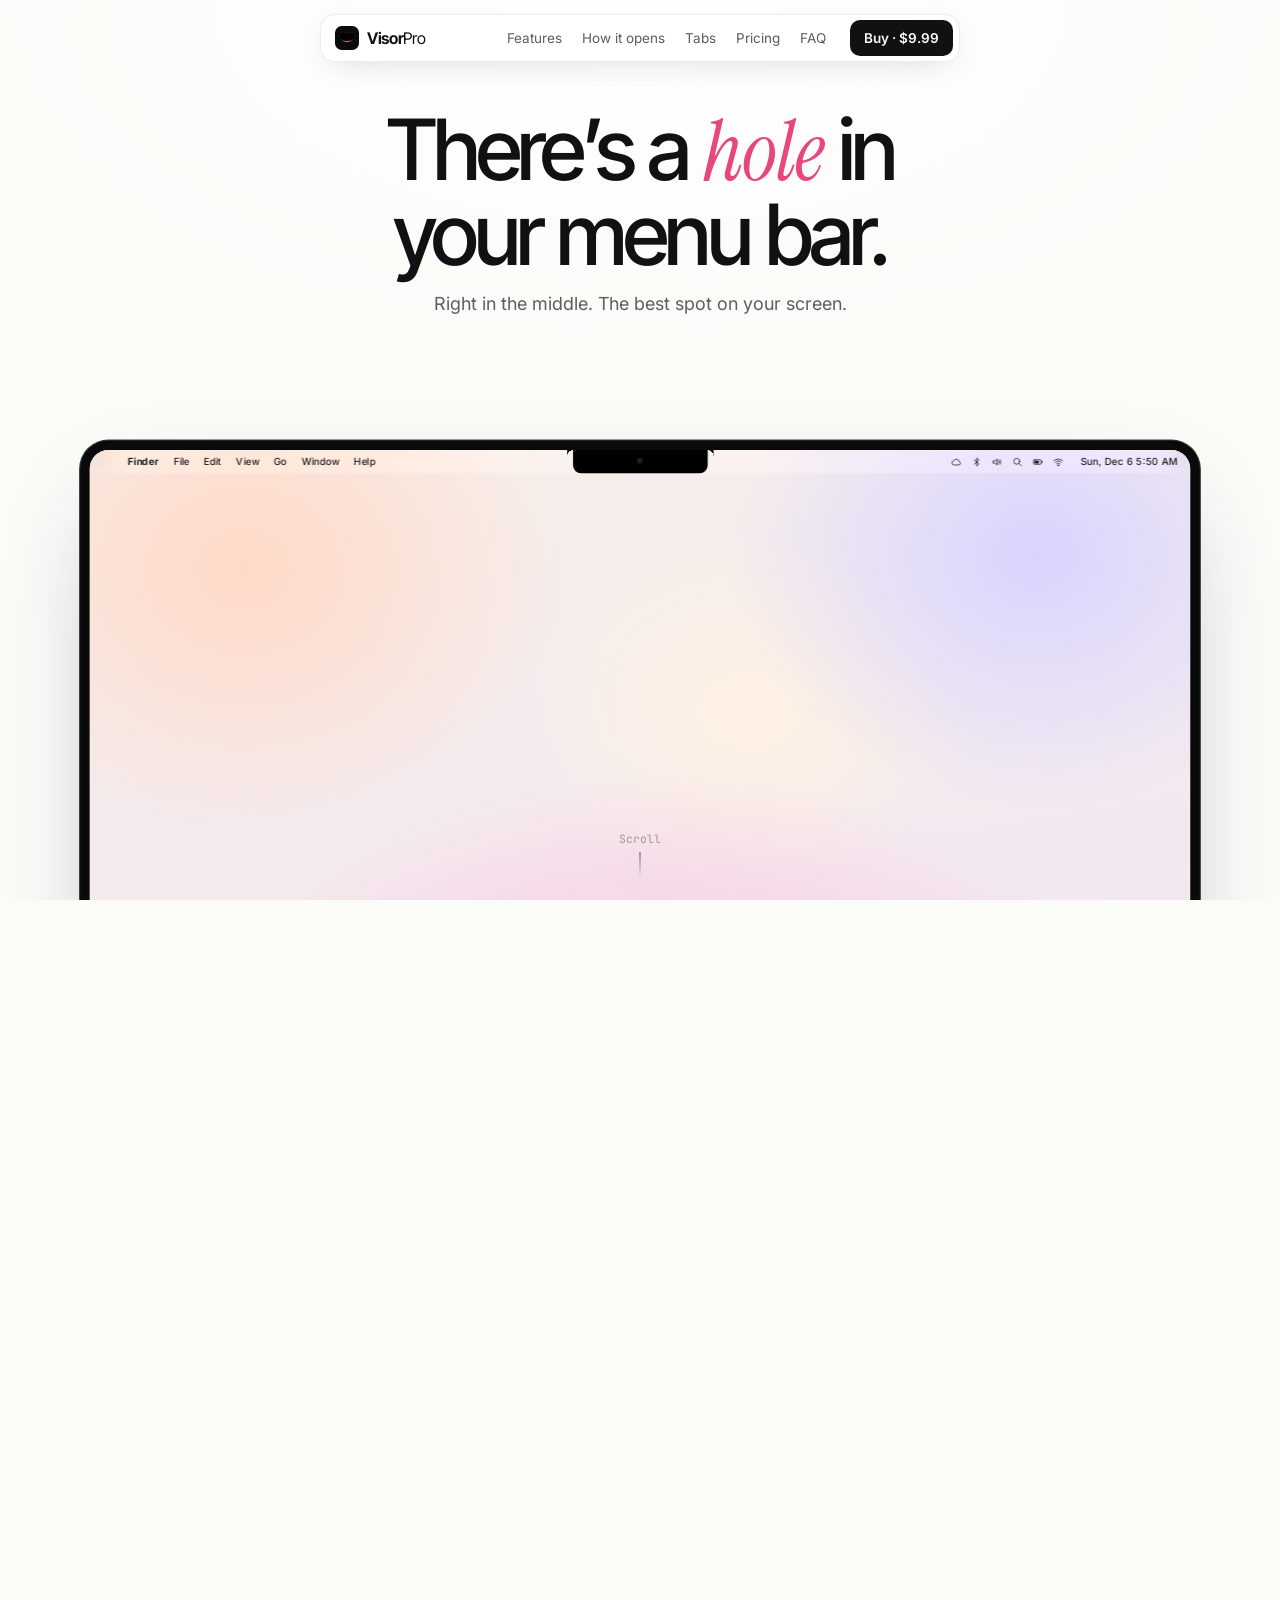
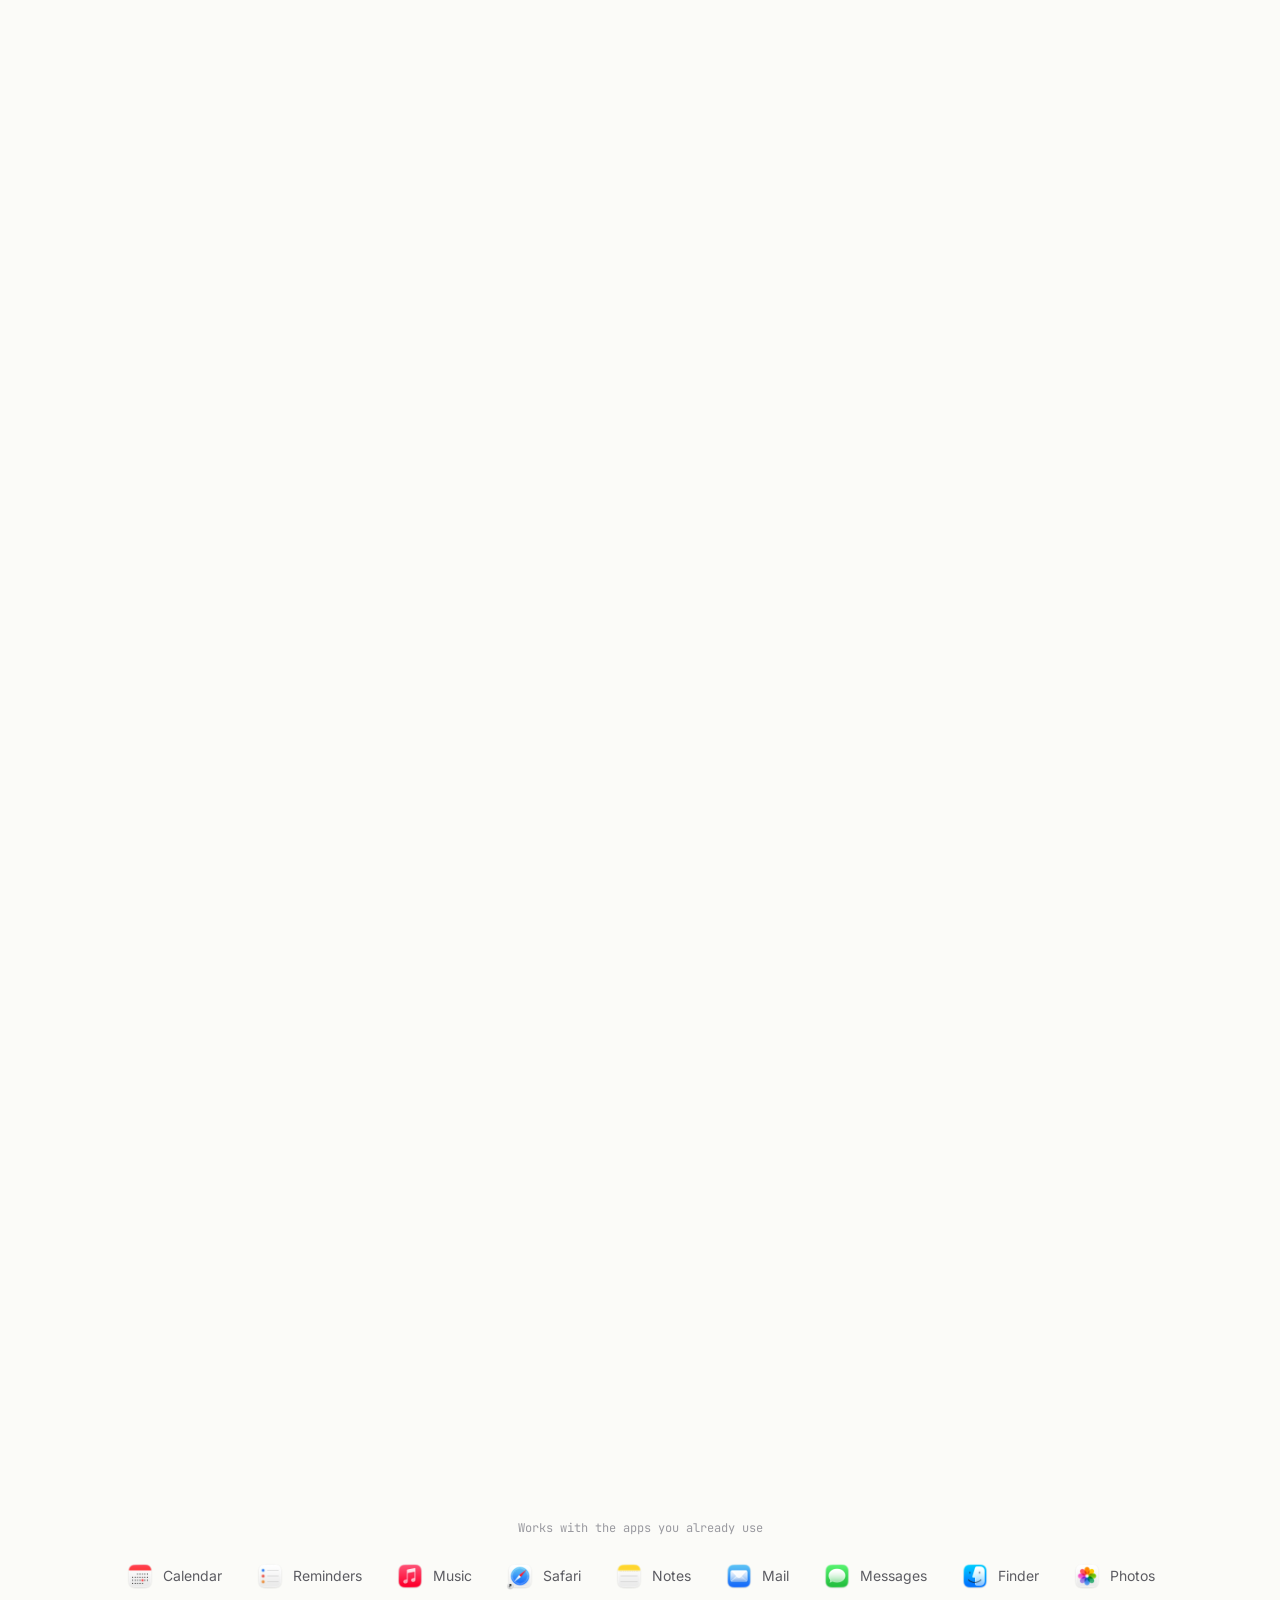
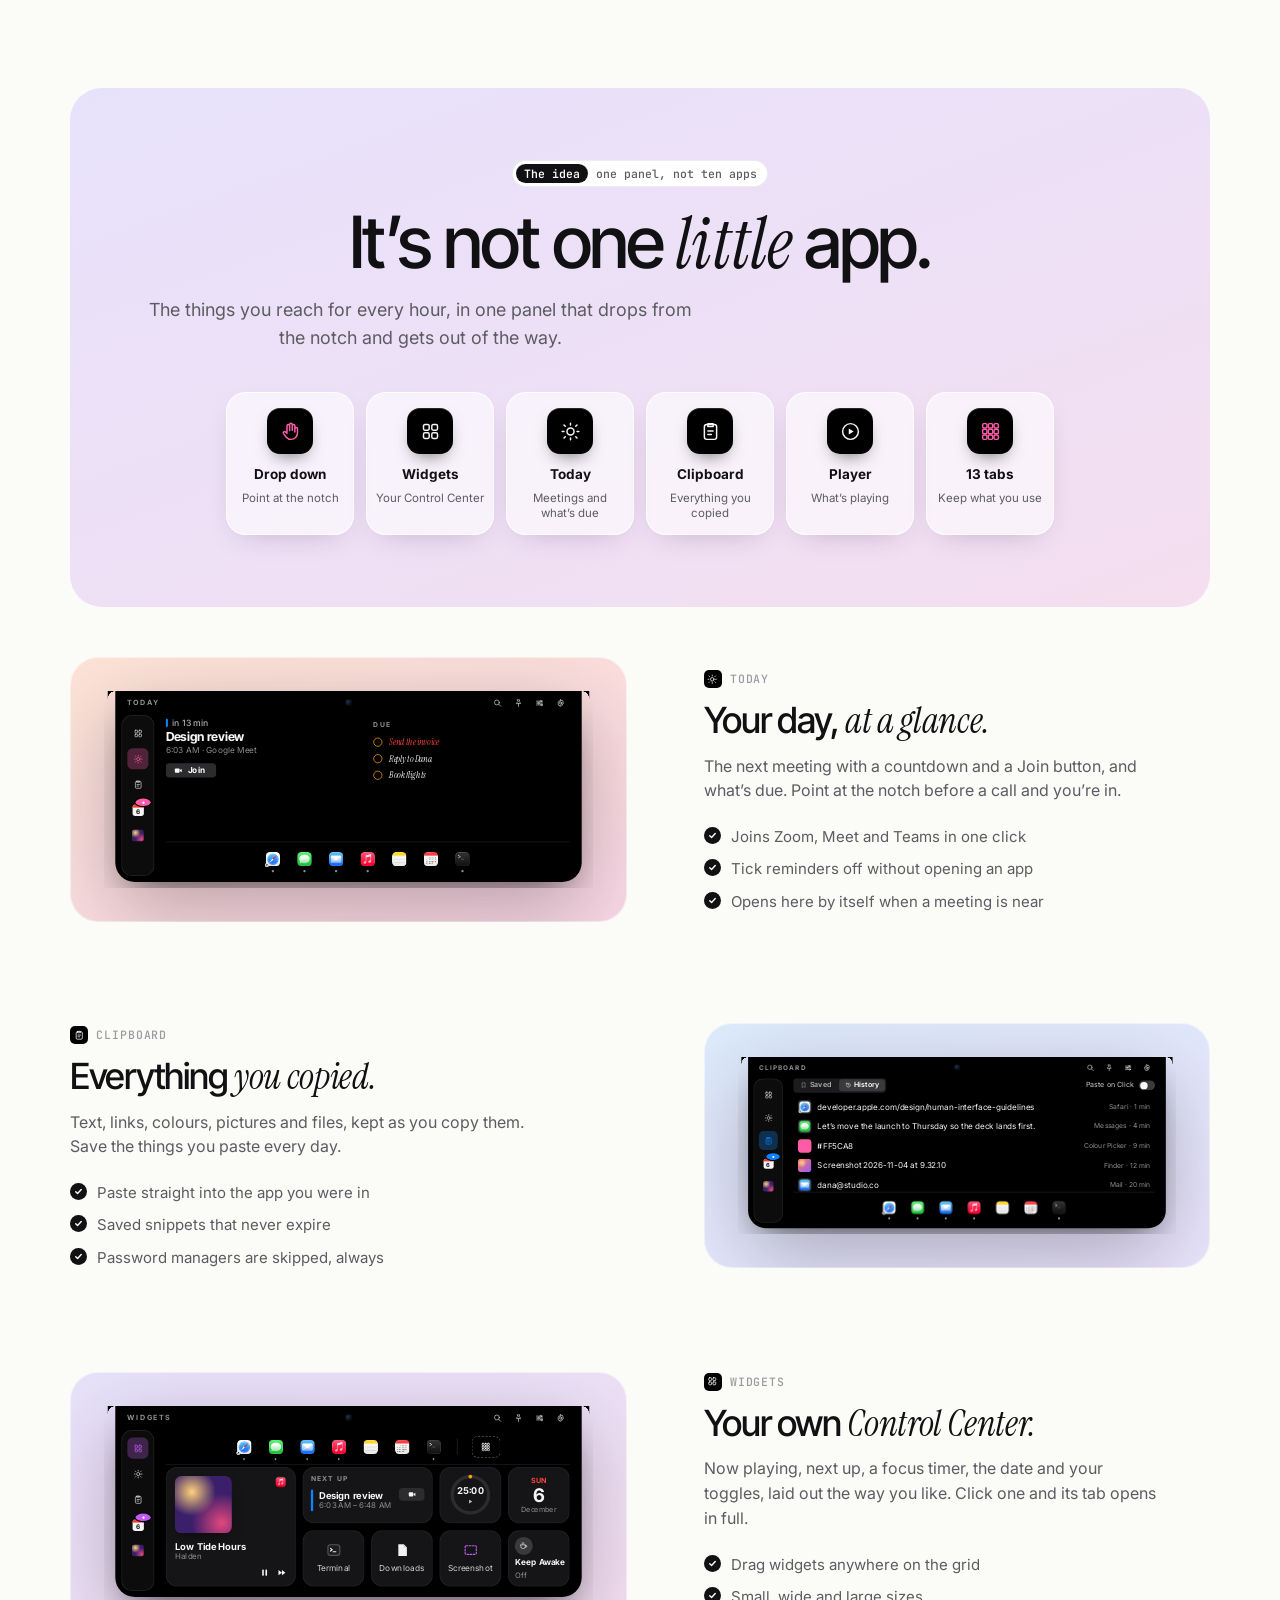
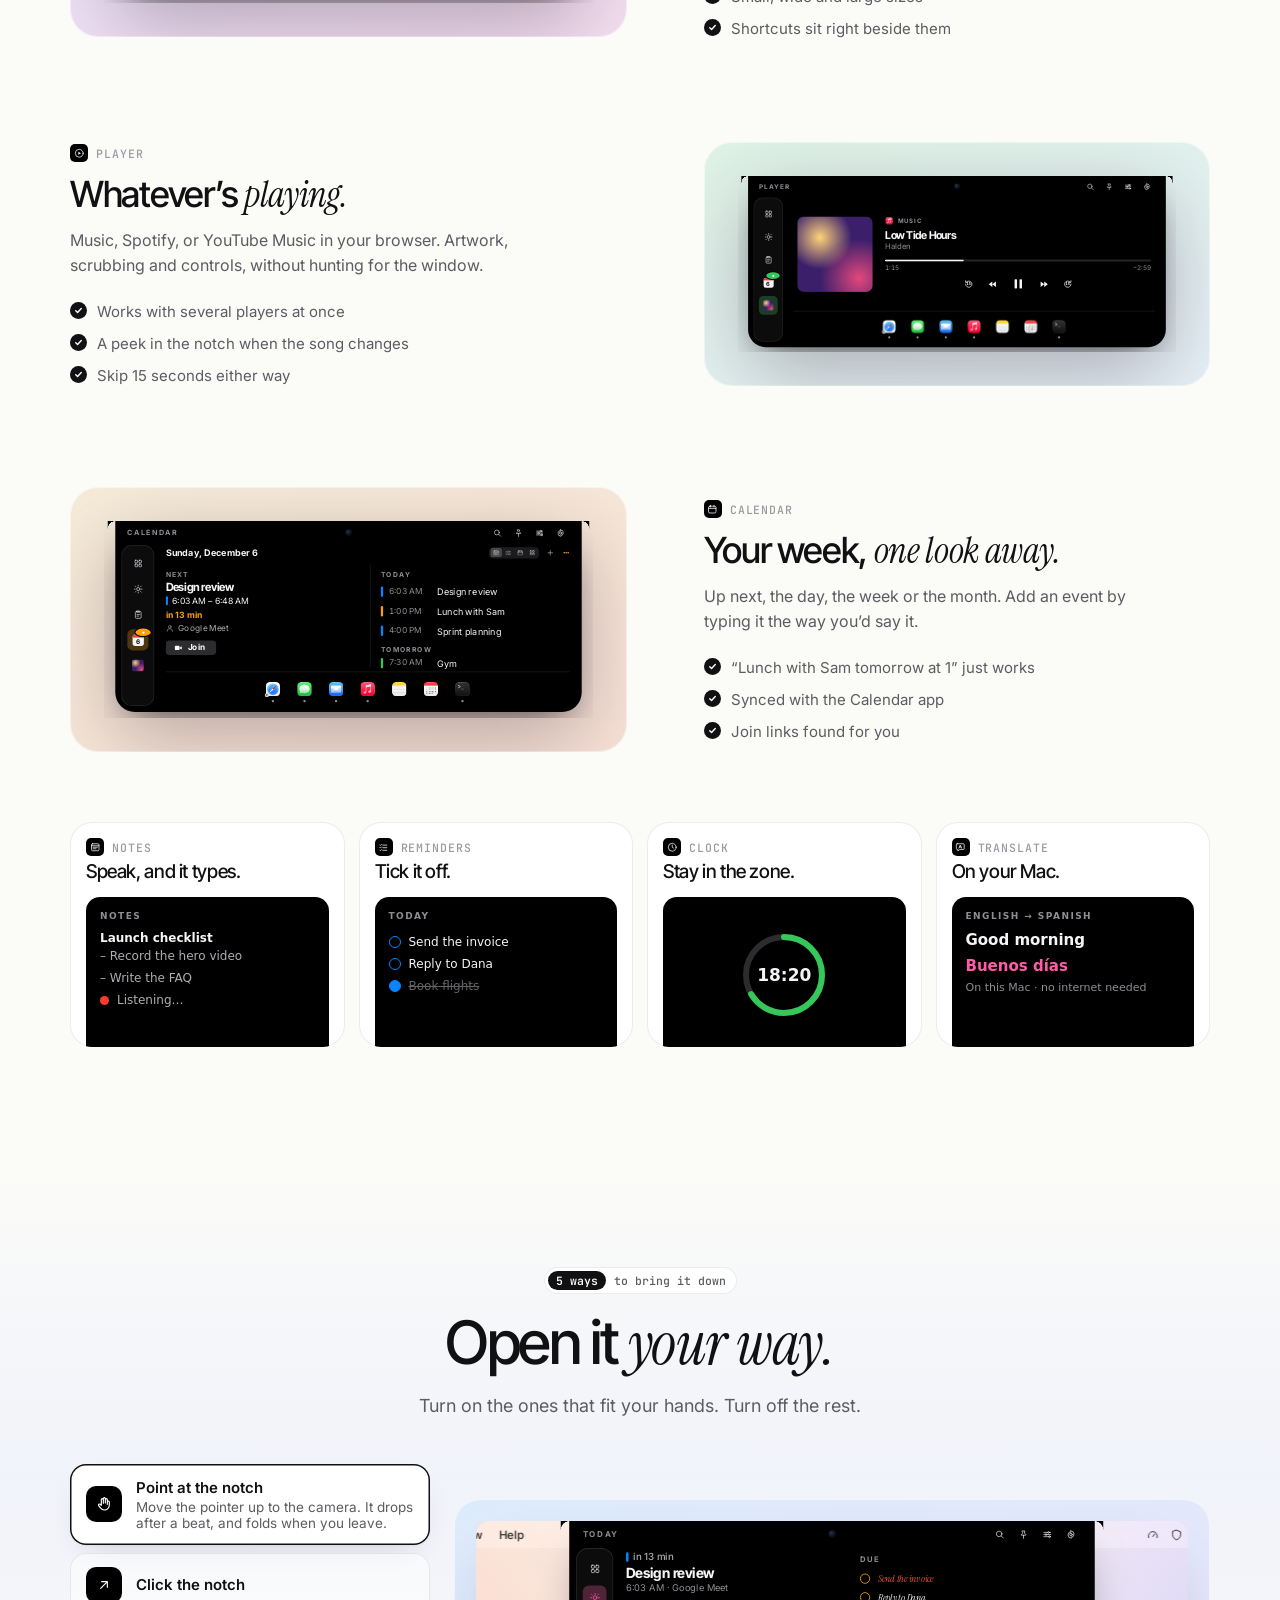
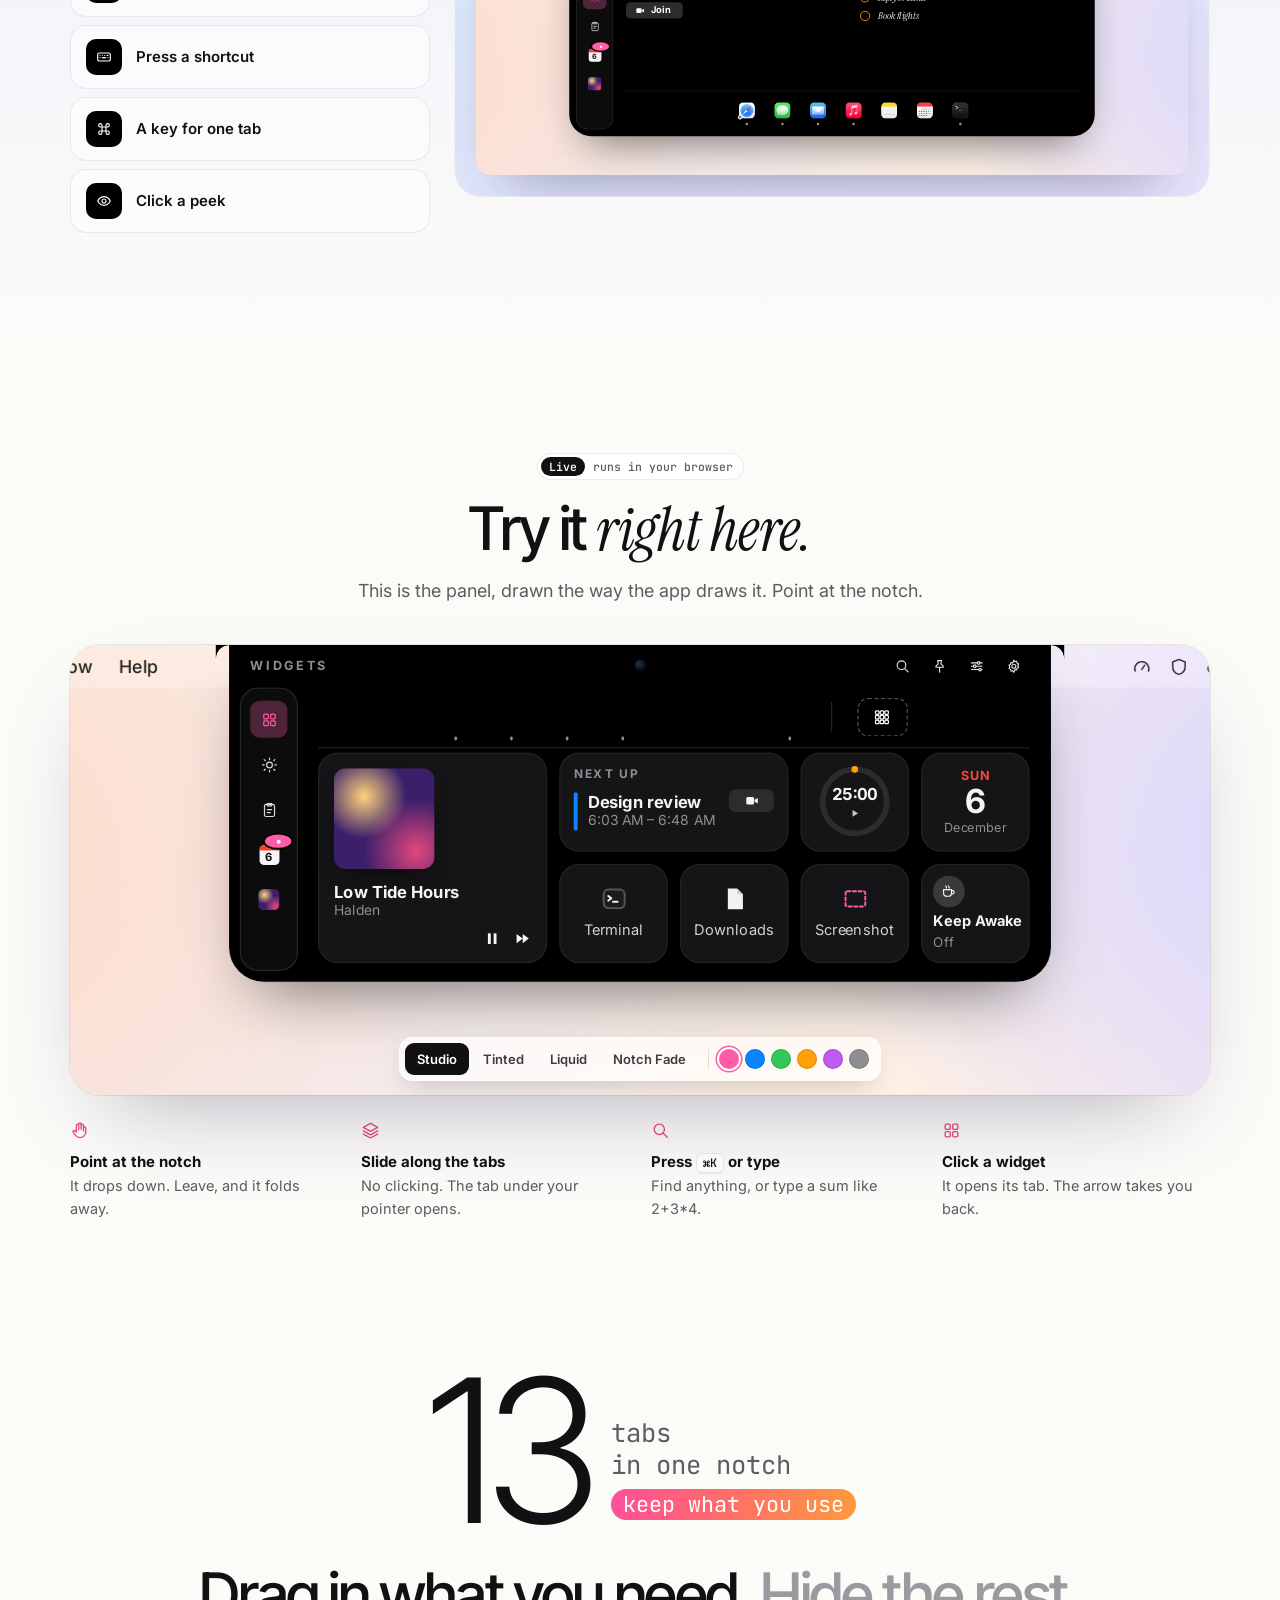
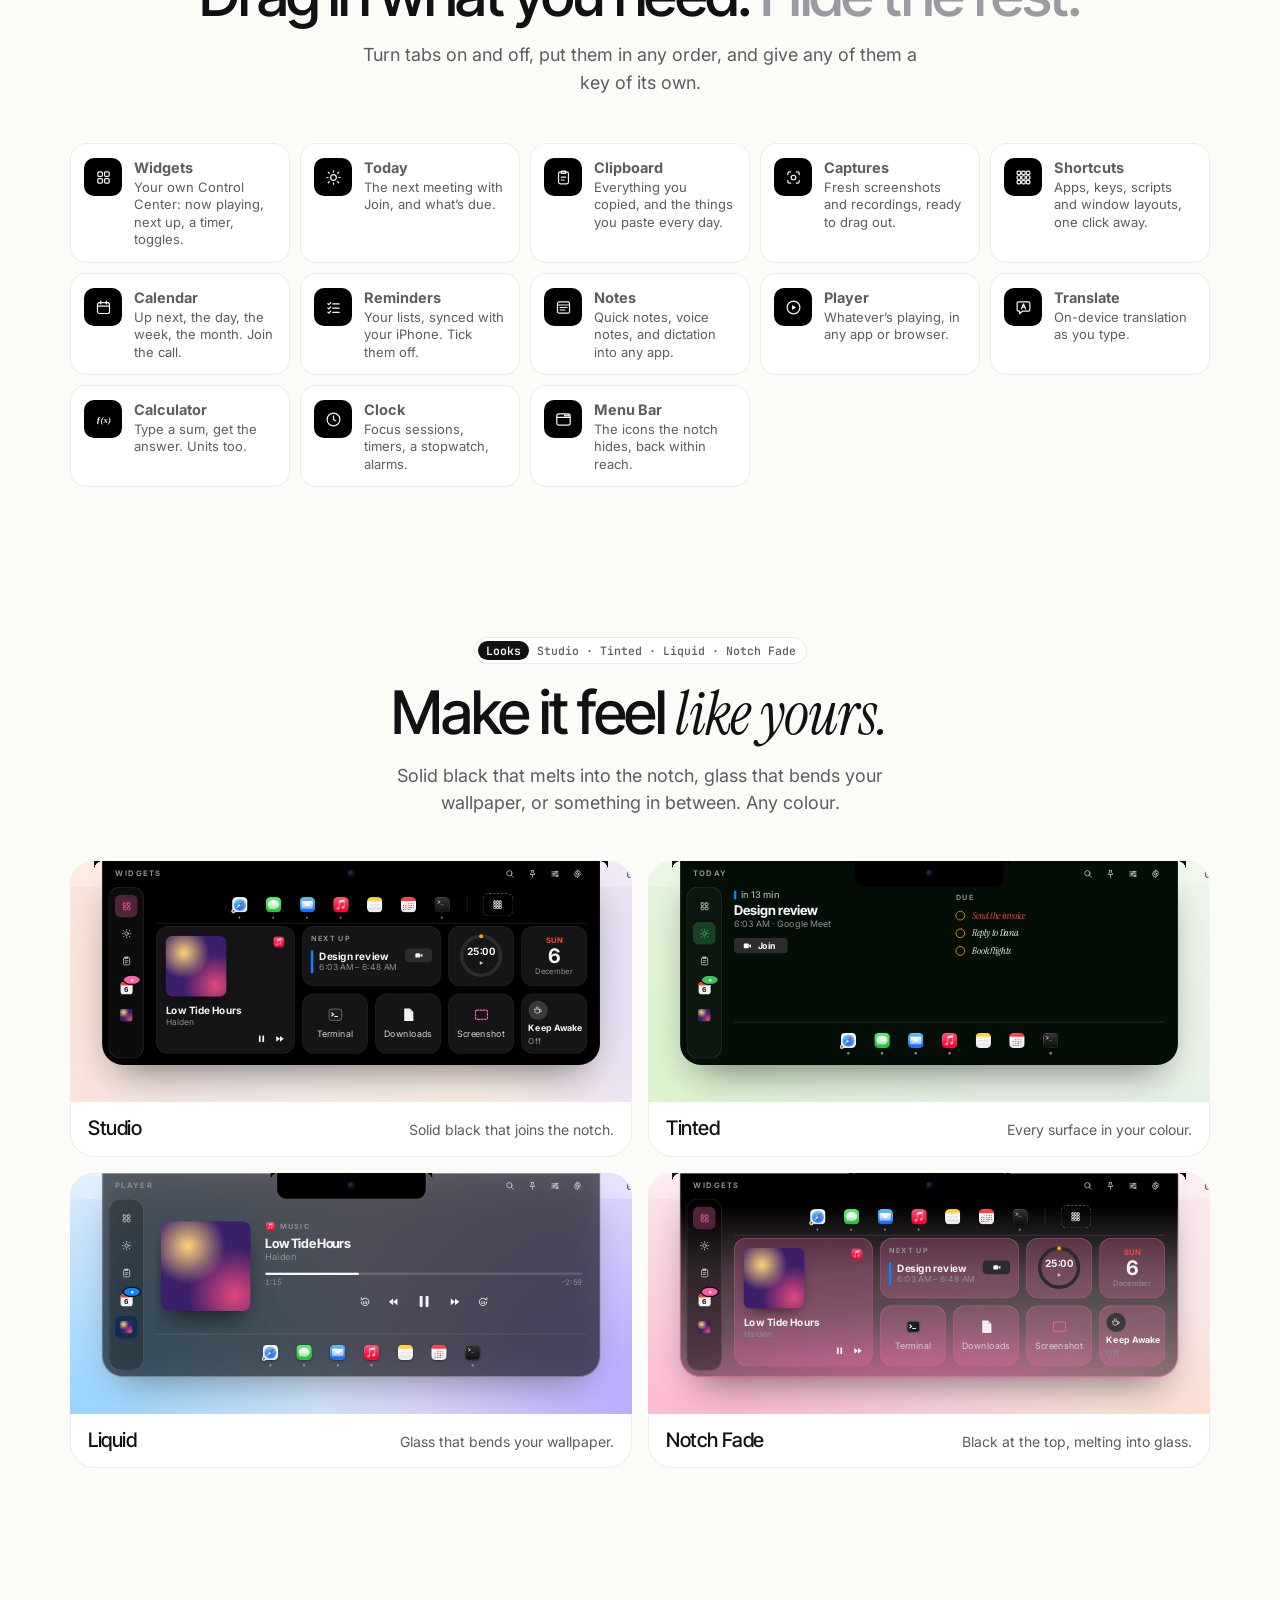
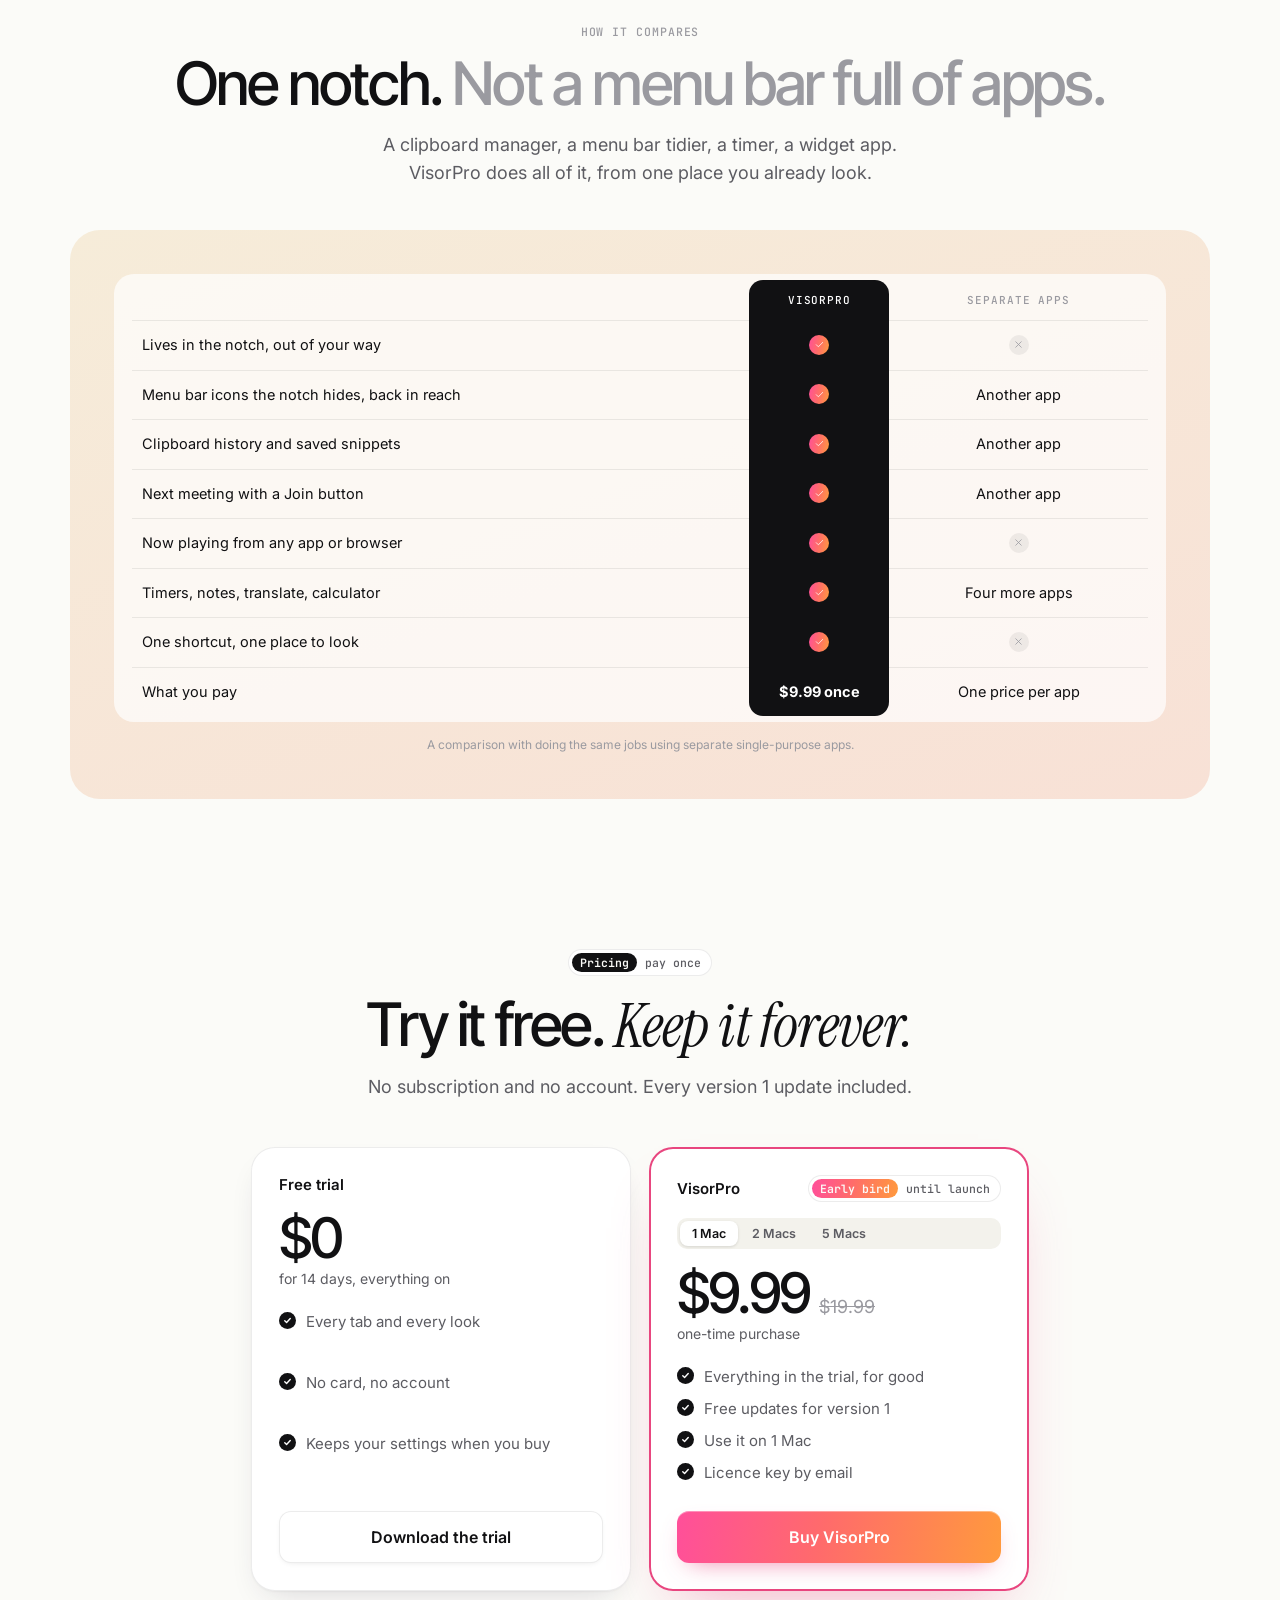
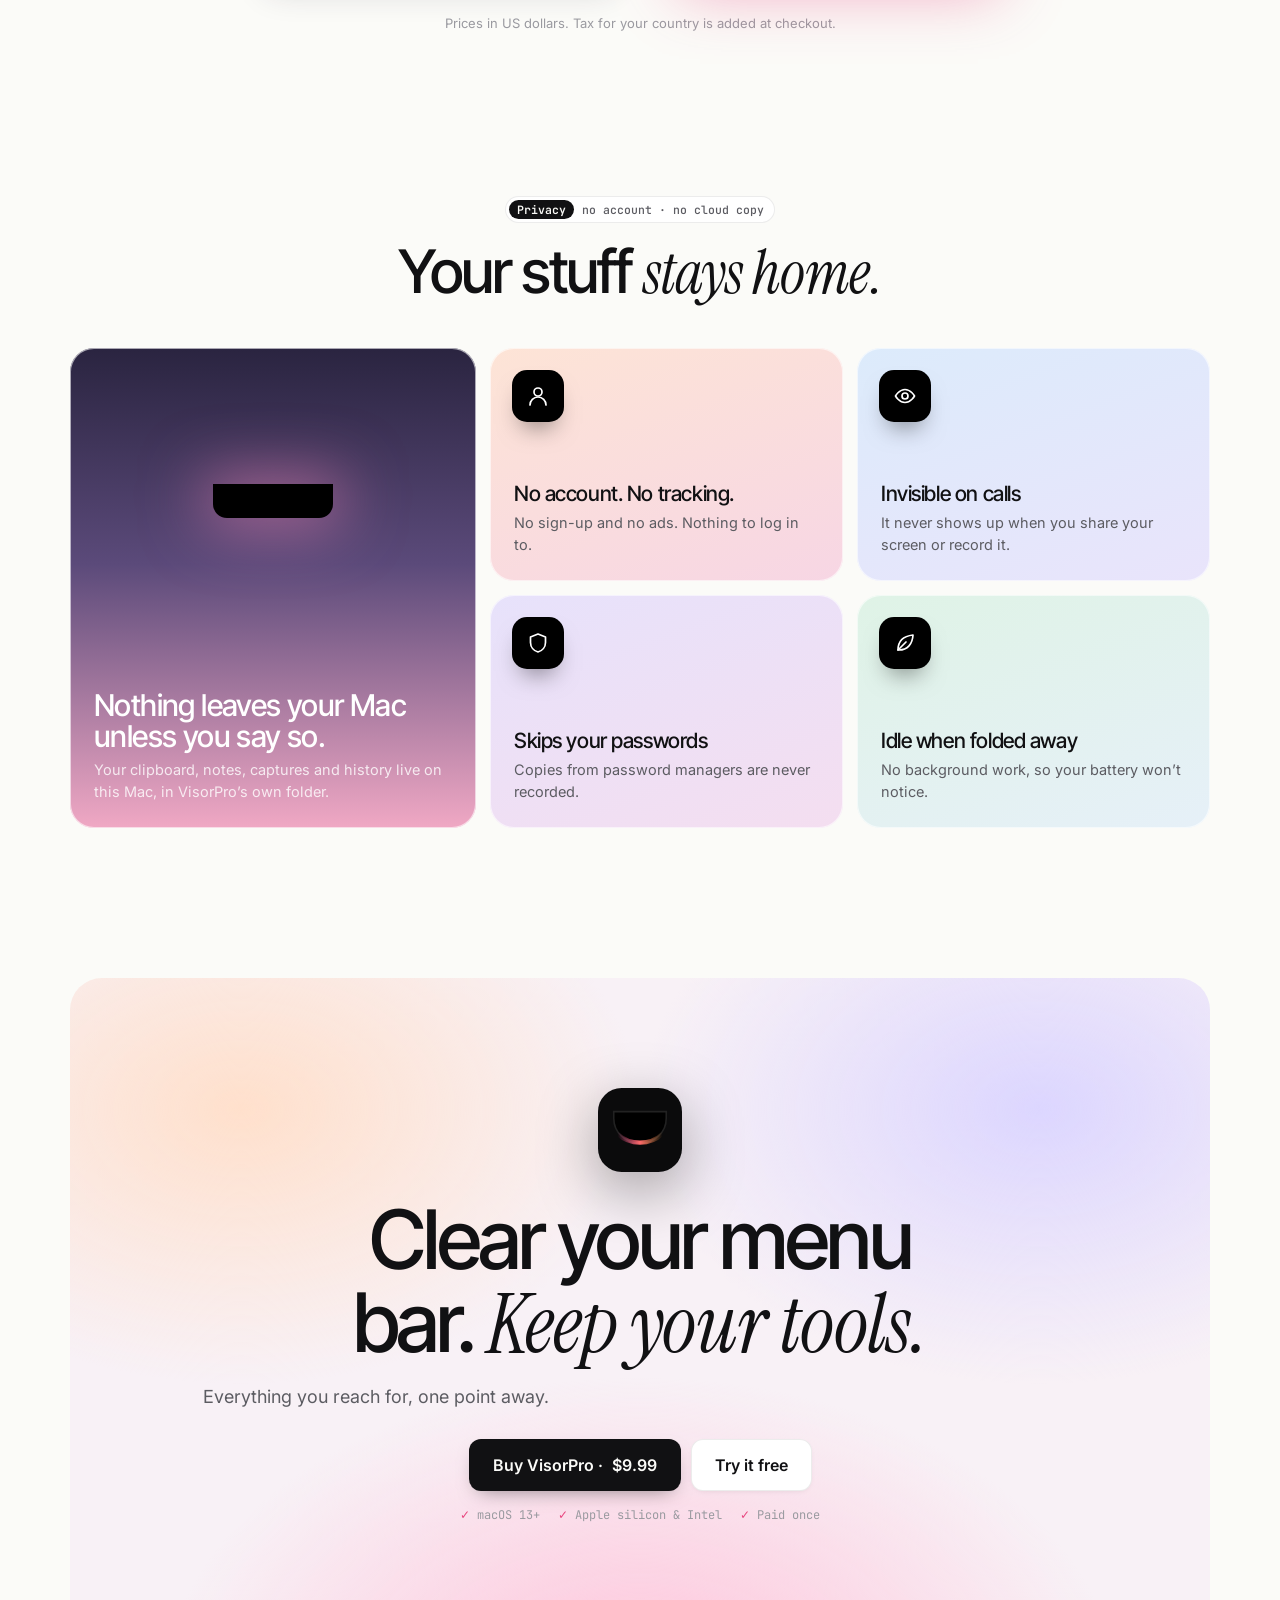
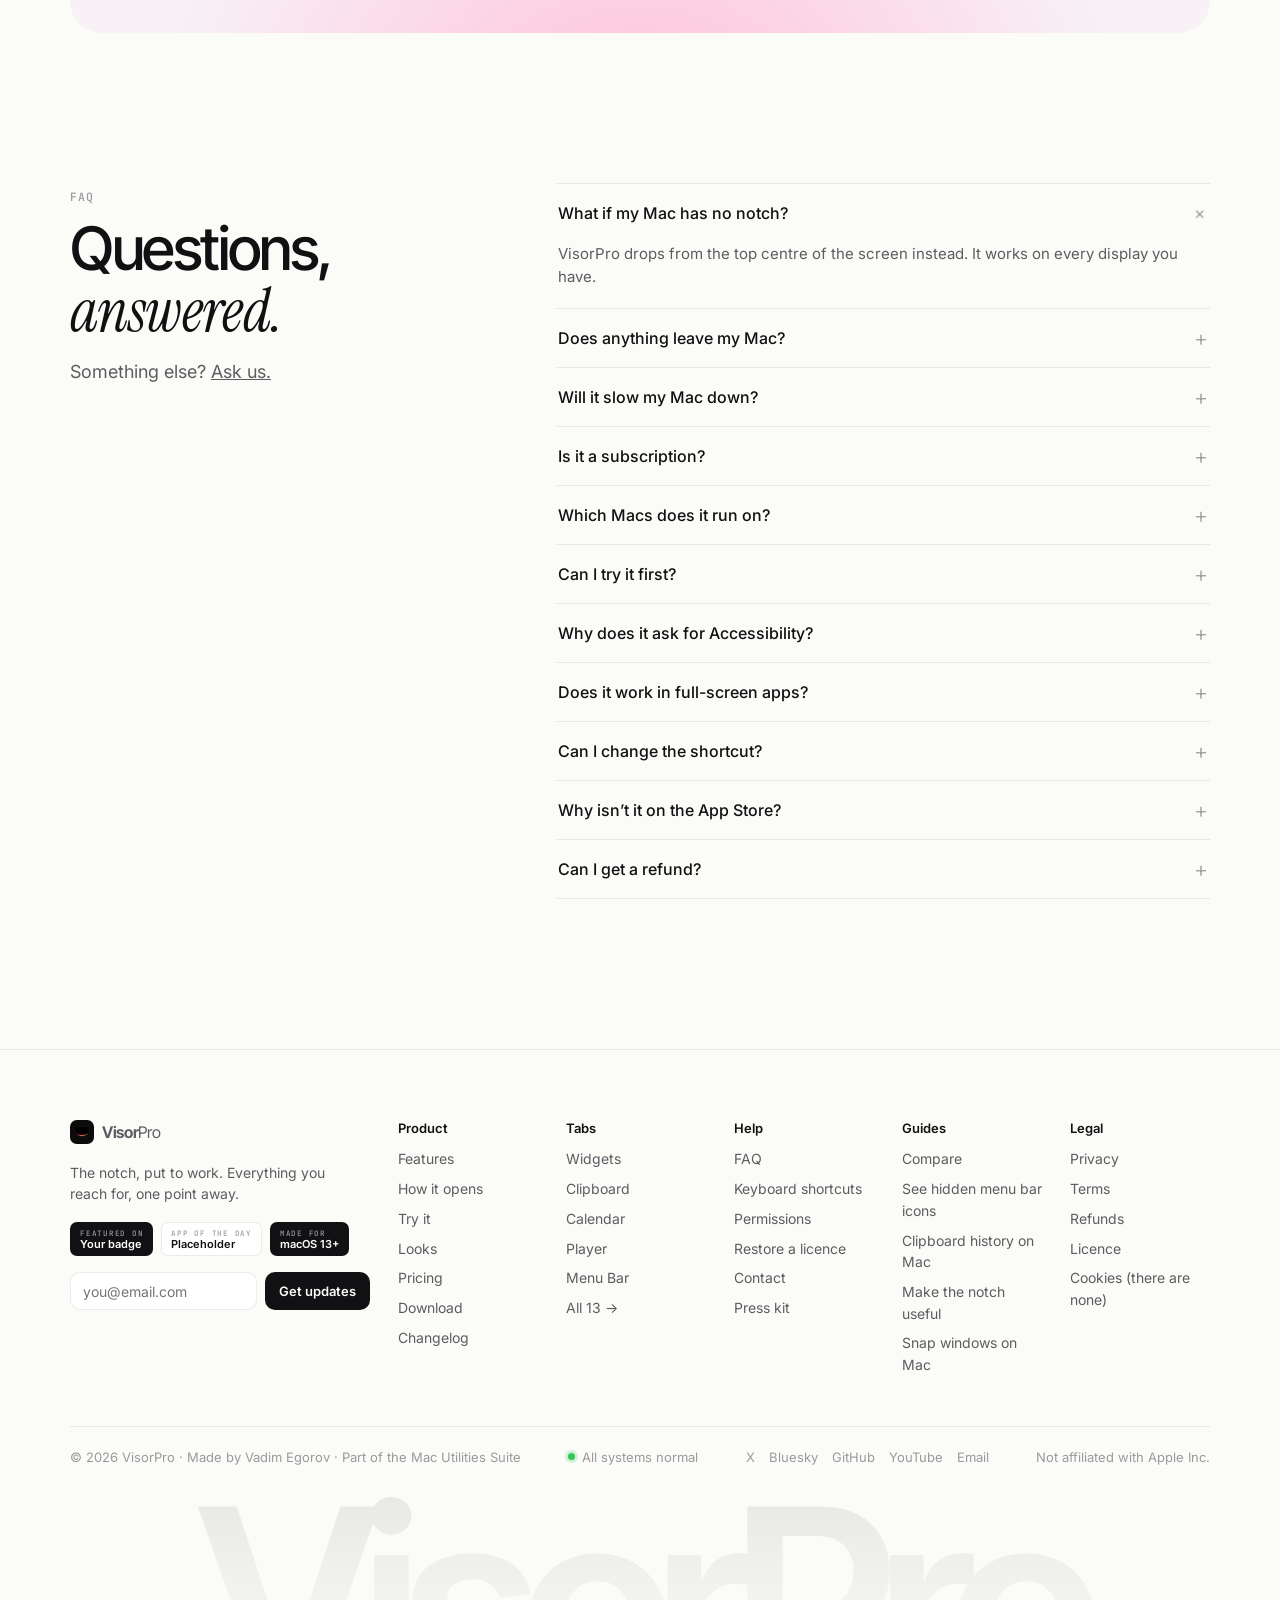
==== index.html @ f38d6903 "VisorPro website: landing page, live panel demo and demo checkout" ====
<!doctype html>
<html lang="en">
<head>
<meta charset="utf-8">
<meta name="viewport" content="width=device-width, initial-scale=1, viewport-fit=cover">
<title>VisorPro — The notch, put to work</title>
<meta name="description" content="The notch takes the best spot on your Mac's screen and does nothing with it. VisorPro turns it into a panel that drops down when you point at it.">
<meta name="theme-color" content="#fbfbf8">
<link rel="icon" href="assets/favicon.svg" type="image/svg+xml">
<link rel="preconnect" href="https://fonts.googleapis.com">
<link rel="stylesheet" href="https://fonts.googleapis.com/css2?family=Inter:wght@400;500;600;700&family=Inter+Tight:wght@300;400;500;600&family=Instrument+Serif:ital@1&family=JetBrains+Mono:wght@400;500&display=swap">
<link rel="stylesheet" href="assets/site.css">
<link rel="stylesheet" href="assets/panel.css">
</head>
<body data-page="home">
<div id="site-header"></div>

<main>
  <!-- the story -->
  <section class="story" id="top">
    <div class="stick">
      <div class="lines">
        <div class="line" data-in="0" data-out=".14"><h1>There’s a <em>hole</em> in your menu bar.</h1><p>Right in the middle. The best spot on your screen.</p></div>
        <div class="line" data-in=".14" data-out=".3"><h1>Your icons <em>hide</em> behind it.</h1><p>Add one more, and another disappears.</p></div>
        <div class="line" data-in=".3" data-out=".44"><h1>And it does <em>nothing.</em></h1><p>All day, on every Mac with a camera in the screen.</p></div>
        <div class="line" data-in=".44" data-out=".6"><h1>Until you <em>point</em> at it.</h1></div>
        <div class="line final" data-in=".8" data-out="9">
          <span class="chip"><b>13 tabs</b>one notch</span>
          <h1 style="margin-top:18px">The notch, <span class="notch-chip"><i></i><em>put to work.</em></span></h1>
          <p>VisorPro drops down from the camera with your day, your clipboard, what’s playing and the icons the notch was hiding. Move away and it folds back.</p>
          <div class="ctas"><a class="btn p lg" href="checkout.html">Buy VisorPro · <span data-price="early"></span></a><a class="btn s lg" href="#try"><span data-icon="play"></span>See it work</a></div>
          <div class="facts"><span><span data-trial></span>-day free trial</span><span>Local-first</span><span>No account</span><span>Apple silicon &amp; Intel</span><span>macOS 13+</span></div>
        </div>
      </div>
      <div id="hero-mac"></div>
      <div class="scroll-cue" id="cue">Scroll<i></i></div>
    </div>
  </section>

  <div class="works wrap"><p>Works with the apps you already use</p><div class="apps" id="apps"></div></div>

  <!-- features -->
  <section id="features" style="padding-top:80px">
    <div class="wrap">
      <div class="block">
        <span class="chip"><b>The idea</b>one panel, not ten apps</span>
        <h2 style="margin-top:18px">It’s not one <em>little</em> app.</h2>
        <p class="lede">The things you reach for every hour, in one panel that drops from the notch and gets out of the way.</p>
        <div class="mini-rail" id="mini-rail"></div>
      </div>

      <div class="frow">
        <div class="fv" style="background:var(--peach)"><div data-mac="today" data-acc="#ff5ca8"></div></div>
        <div class="ft"><span class="label"><span class="sq" data-icon="today"></span>Today</span><h3>Your day, <em>at a glance.</em></h3>
          <p>The next meeting with a countdown and a Join button, and what’s due. Point at the notch before a call and you’re in.</p>
          <ul class="ticks"><li>Joins Zoom, Meet and Teams in one click</li><li>Tick reminders off without opening an app</li><li>Opens here by itself when a meeting is near</li></ul></div>
      </div>
      <div class="frow rev">
        <div class="fv" style="background:var(--sky)"><div data-mac="clipboard" data-acc="#0a84ff"></div></div>
        <div class="ft"><span class="label"><span class="sq" data-icon="clipboard"></span>Clipboard</span><h3>Everything <em>you copied.</em></h3>
          <p>Text, links, colours, pictures and files, kept as you copy them. Save the things you paste every day.</p>
          <ul class="ticks"><li>Paste straight into the app you were in</li><li>Saved snippets that never expire</li><li>Password managers are skipped, always</li></ul></div>
      </div>
      <div class="frow">
        <div class="fv" style="background:var(--lilac)"><div data-mac="widgets" data-acc="#bf5af2"></div></div>
        <div class="ft"><span class="label"><span class="sq" data-icon="grid2"></span>Widgets</span><h3>Your own <em>Control Center.</em></h3>
          <p>Now playing, next up, a focus timer, the date and your toggles, laid out the way you like. Click one and its tab opens in full.</p>
          <ul class="ticks"><li>Drag widgets anywhere on the grid</li><li>Small, wide and large sizes</li><li>Shortcuts sit right beside them</li></ul></div>
      </div>
      <div class="frow rev">
        <div class="fv" style="background:var(--mint)"><div data-mac="player" data-acc="#34c759"></div></div>
        <div class="ft"><span class="label"><span class="sq" data-icon="player"></span>Player</span><h3>Whatever’s <em>playing.</em></h3>
          <p>Music, Spotify, or YouTube Music in your browser. Artwork, scrubbing and controls, without hunting for the window.</p>
          <ul class="ticks"><li>Works with several players at once</li><li>A peek in the notch when the song changes</li><li>Skip 15 seconds either way</li></ul></div>
      </div>
      <div class="frow">
        <div class="fv" style="background:var(--sand)"><div data-mac="calendar" data-acc="#ff9f0a"></div></div>
        <div class="ft"><span class="label"><span class="sq" data-icon="calendar"></span>Calendar</span><h3>Your week, <em>one look away.</em></h3>
          <p>Up next, the day, the week or the month. Add an event by typing it the way you’d say it.</p>
          <ul class="ticks"><li>“Lunch with Sam tomorrow at 1” just works</li><li>Synced with the Calendar app</li><li>Join links found for you</li></ul></div>
      </div>

      <div class="small4">
        <div class="sc4"><span class="label"><span class="sq" data-icon="notelines"></span>Notes</span><b>Speak, and it types.</b><div class="scr4"><div class="t">NOTES</div><div style="font-weight:700">Launch checklist</div><div class="row" style="color:#aeaeb2">– Record the hero video</div><div class="row" style="color:#aeaeb2">– Write the FAQ</div><div class="row"><span style="width:9px;height:9px;border-radius:50%;background:#ff3b30"></span><span style="color:#aeaeb2">Listening…</span></div></div></div>
        <div class="sc4"><span class="label"><span class="sq" data-icon="checklist"></span>Reminders</span><b>Tick it off.</b><div class="scr4"><div class="t">TODAY</div><div class="row"><span class="ck"></span>Send the invoice</div><div class="row"><span class="ck"></span>Reply to Dana</div><div class="row" style="color:#636366"><span class="ck f"></span><s>Book flights</s></div></div></div>
        <div class="sc4"><span class="label"><span class="sq" data-icon="clock"></span>Clock</span><b>Stay in the zone.</b><div class="scr4"><svg class="ring" viewBox="0 0 92 92"><circle cx="46" cy="46" r="38" fill="none" stroke="#2c2c2e" stroke-width="6"/><circle cx="46" cy="46" r="38" fill="none" stroke="#34c759" stroke-width="6" stroke-linecap="round" stroke-dasharray="238.8" stroke-dashoffset="80" transform="rotate(-90 46 46)"/></svg><div class="ring"><b>18:20</b></div></div></div>
        <div class="sc4"><span class="label"><span class="sq" data-icon="charbubble"></span>Translate</span><b>On your Mac.</b><div class="scr4"><div class="t">ENGLISH → SPANISH</div><div style="font-size:15px;font-weight:600">Good morning</div><div style="font-size:15px;font-weight:600;color:#ff5ca8;margin-top:8px">Buenos días</div><div style="color:#8e8e93;margin-top:6px;font-size:11px">On this Mac · no internet needed</div></div></div>
      </div>
    </div>
  </section>

  <!-- how it opens -->
  <section id="ways" style="background:linear-gradient(#fbfbf8, #f1f3fa 40%, #fbfbf8)">
    <div class="wrap center">
      <span class="chip"><b>5 ways</b>to bring it down</span>
      <h2 style="margin-top:18px">Open it <em>your way.</em></h2>
      <p class="lede">Turn on the ones that fit your hands. Turn off the rest.</p>
      <div class="ways" style="text-align:left">
        <div class="way-list" id="way-list"></div>
        <div class="way-v"><div id="way-mac"></div><div class="keys" id="keys"></div></div>
      </div>
    </div>
  </section>

  <!-- try it -->
  <section id="try">
    <div class="wrap">
      <div class="center"><span class="chip"><b>Live</b>runs in your browser</span><h2 style="margin-top:18px">Try it <em>right here.</em></h2><p class="lede">This is the panel, drawn the way the app draws it. Point at the notch.</p></div>
      <div class="stage"><div id="demo-mac"></div>
        <div class="dock-ctl"><div class="pills" id="looks-pills"><button data-l="studio" class="on">Studio</button><button data-l="tinted">Tinted</button><button data-l="liquid">Liquid</button><button data-l="fade">Notch Fade</button></div><div class="dots" id="dots"></div></div>
      </div>
      <div class="howto">
        <div><span data-icon="hand"></span><b>Point at the notch</b>It drops down. Leave, and it folds away.</div>
        <div><span data-icon="layers"></span><b>Slide along the tabs</b>No clicking. The tab under your pointer opens.</div>
        <div><span data-icon="search"></span><b>Press <kbd>⌘K</kbd> or type</b>Find anything, or type a sum like 2+3*4.</div>
        <div><span data-icon="grid2"></span><b>Click a widget</b>It opens its tab. The arrow takes you back.</div>
      </div>
    </div>
  </section>

  <!-- tabs -->
  <section id="tabs" style="padding-top:40px">
    <div class="wrap center">
      <div class="big13"><span class="n">13</span><span class="s">tabs<br>in one notch<br><mark>keep what you use</mark></span></div>
      <h2 style="margin-top:34px">Drag in what you need. <span class="muted">Hide the rest.</span></h2>
      <p class="lede">Turn tabs on and off, put them in any order, and give any of them a key of its own.</p>
      <div class="gal" id="gal" style="text-align:left"></div>
    </div>
  </section>

  <!-- looks -->
  <section id="looks" style="padding-top:40px">
    <div class="wrap center">
      <span class="chip"><b>Looks</b>Studio · Tinted · Liquid · Notch Fade</span>
      <h2 style="margin-top:18px">Make it feel <em>like yours.</em></h2>
      <p class="lede">Solid black that melts into the notch, glass that bends your wallpaper, or something in between. Any colour.</p>
      <div class="looks" id="looks-grid" style="text-align:left"></div>
    </div>
  </section>

  <!-- compare -->
  <section id="compare" style="padding-top:40px">
    <div class="wrap center">
      <span class="label">How it compares</span>
      <h2>One notch. <span class="muted">Not a menu bar full of apps.</span></h2>
      <p class="lede">A clipboard manager, a menu bar tidier, a timer, a widget app. VisorPro does all of it, from one place you already look.</p>
      <div class="cmp"><div class="cmp-in"><table id="cmp"></table></div><small>A comparison with doing the same jobs using separate single-purpose apps.</small></div>
    </div>
  </section>

  <!-- pricing -->
  <section id="pricing" style="padding-top:40px">
    <div class="wrap center">
      <span class="chip"><b>Pricing</b>pay once</span>
      <h2 style="margin-top:18px">Try it free. <em>Keep it forever.</em></h2>
      <p class="lede">No subscription and no account. Every version 1 update included.</p>
      <div class="plans" style="text-align:left">
        <div class="plan"><div class="nm">Free trial</div><div class="amt"><b>$0</b></div><div class="per">for <span data-trial></span> days, everything on</div>
          <ul class="ticks"><li>Every tab and every look</li><li>No card, no account</li><li>Keeps your settings when you buy</li></ul><a class="btn s lg" href="#faq">Download the trial</a></div>
        <div class="plan pro"><div class="nm">VisorPro <span class="chip"><b>Early bird</b>until launch</span></div>
          <div class="macs" id="macs"><button data-n="1" class="on">1 Mac</button><button data-n="2">2 Macs</button><button data-n="5">5 Macs</button></div>
          <div class="amt"><b id="amt"></b><s id="reg"></s></div><div class="per">one-time purchase</div>
          <ul class="ticks"><li>Everything in the trial, for good</li><li>Free updates for version 1</li><li id="mac-li">Use it on 1 Mac</li><li>Licence key by email</li></ul><a class="btn l lg" href="checkout.html">Buy VisorPro</a></div>
      </div>
      <p class="fine">Prices in US dollars. Tax for your country is added at checkout.</p>
    </div>
  </section>

  <!-- privacy -->
  <section id="privacy" style="padding-top:40px">
    <div class="wrap">
      <div class="center"><span class="chip"><b>Privacy</b>no account · no cloud copy</span><h2 style="margin-top:18px">Your stuff <em>stays home.</em></h2></div>
      <div class="bento">
        <div class="bx big"><span class="lock"></span><b>Nothing leaves your Mac unless you say so.</b><span>Your clipboard, notes, captures and history live on this Mac, in VisorPro’s own folder.</span></div>
        <div class="bx" style="background:var(--peach)"><span class="ico" data-icon="user"></span><b>No account. No tracking.</b><span>No sign-up and no ads. Nothing to log in to.</span></div>
        <div class="bx" style="background:var(--sky)"><span class="ico" data-icon="eye"></span><b>Invisible on calls</b><span>It never shows up when you share your screen or record it.</span></div>
        <div class="bx" style="background:var(--lilac)"><span class="ico" data-icon="shield"></span><b>Skips your passwords</b><span>Copies from password managers are never recorded.</span></div>
        <div class="bx" style="background:var(--mint)"><span class="ico" data-icon="leaf"></span><b>Idle when folded away</b><span>No background work, so your battery won’t notice.</span></div>
      </div>
    </div>
  </section>

  <!-- closing -->
  <section style="padding-top:40px">
    <div class="wrap"><div class="closing"><span class="icon" id="big-mark"></span><h2>Clear your menu bar. <em>Keep your tools.</em></h2>
      <p class="lede">Everything you reach for, one point away.</p>
      <div class="ctas"><a class="btn p lg" href="checkout.html">Buy VisorPro · <span data-price="early"></span></a><a class="btn s lg" href="#pricing">Try it free</a></div>
      <div class="facts"><span>macOS 13+</span><span>Apple silicon &amp; Intel</span><span>Paid once</span></div></div></div>
  </section>

  <!-- faq -->
  <section id="faq" style="padding-top:40px">
    <div class="wrap faqg">
      <div><span class="label">FAQ</span><h2>Questions, <em>answered.</em></h2><p class="lede">Something else? <a href="mailto:hello@visorpro.app">Ask us.</a></p></div>
      <div class="faq" id="faqs"></div>
    </div>
  </section>
</main>

<div id="site-footer"></div>
<script src="assets/icons.js"></script>
<script src="assets/data.js"></script>
<script src="assets/panel.js"></script>
<script src="assets/site.js"></script>
<script src="assets/home.js"></script>
</body>
</html>
---- assets/site.css ----
/* VisorPro site: light paper, notch black, one pink accent. */
:root {
  --paper: #fbfbf8; --paper2: #f3f2ec; --card: #ffffff; --ink: #111113; --ink2: #5c5c62; --ink3: #9a9aa0; --rule: rgba(17,17,19,.08);
  --pink: #e8467f; --light: linear-gradient(100deg, #ff4f9a 0%, #ff6b6b 45%, #ff9a3d 100%);
  --peach: linear-gradient(160deg, #fde4d6, #f7d6e4); --lilac: linear-gradient(160deg, #e7e2fb, #f4def0); --sky: linear-gradient(160deg, #dcebfb, #e9e4fb); --mint: linear-gradient(160deg, #dff3e6, #e6f0f8); --sand: linear-gradient(160deg, #f6ecd9, #f8e1d6);
  --head: "Inter Tight", "Inter", -apple-system, system-ui, sans-serif; --serif: "Instrument Serif", Georgia, serif; --body: "Inter", -apple-system, system-ui, sans-serif; --mono: "JetBrains Mono", ui-monospace, Menlo, monospace;
  /* names the checkout uses */
  --bg: var(--paper); --bg2: var(--paper2); --surface: var(--card); --surface2: #f1f0ea; --line: var(--rule); --line2: rgba(17,17,19,.16);
  --fg: var(--ink); --fg2: var(--ink2); --fg3: var(--ink3); --accent: #e8467f; --accent-fg: #fff; --good: #1f9d55; --warn: #b26a00; --bad: #d70015;
  --shadow: 0 1px 2px rgba(0,0,0,.04), 0 14px 34px -16px rgba(40,30,60,.2); --sans: var(--body); --display: var(--head);
  color-scheme: light;
}
:root[data-theme="dark"] { --paper: #0d0d0f; --paper2: #151518; --card: #18181b; --ink: #f4f4f2; --ink2: #b0b0b6; --ink3: #77777d; --rule: rgba(255,255,255,.1);
  --surface2: #202024; --line2: rgba(255,255,255,.18); --accent: #ff5c97; --good: #32d74b; --warn: #ffb340; --bad: #ff453a; color-scheme: dark }

* { box-sizing: border-box }
html { scroll-padding-top: 90px; -webkit-text-size-adjust: 100% }
body { margin: 0; background: var(--paper); color: var(--ink); font: 16px/1.55 var(--body); -webkit-font-smoothing: antialiased; overflow-x: hidden }
a { color: inherit } img, svg { max-width: 100% }
.i { width: 1em; height: 1em; display: inline-block; vertical-align: -0.14em; flex: none }
.wrap { max-width: 1180px; margin: 0 auto; padding: 0 max(20px, env(safe-area-inset-left)) }
:focus-visible { outline: 2px solid var(--pink); outline-offset: 2px }
kbd { font: 500 .78em var(--mono); background: var(--card); border: 1px solid var(--rule); border-bottom-width: 2px; border-radius: 6px; padding: 1px 6px; white-space: nowrap; color: var(--ink) }
h1, h2, h3 { font-family: var(--head); font-weight: 500; letter-spacing: -0.04em; margin: 0; text-wrap: balance; line-height: 1.02 }
h2 { font-size: clamp(36px, 5vw, 60px) }
h3 { font-size: clamp(26px, 3vw, 36px); letter-spacing: -0.035em }
em, .it { font-family: var(--serif); font-style: italic; font-weight: 400; letter-spacing: -0.01em }
.muted { color: var(--ink3) }
.lede { color: var(--ink2); font-size: clamp(16px, 1.6vw, 18px); margin: 16px 0 0; max-width: 52ch; text-wrap: pretty }
.center { text-align: center } .center .lede { margin-left: auto; margin-right: auto }
section { padding: 110px 0 }
.chip { display: inline-flex; align-items: center; gap: 8px; font: 500 11.5px var(--mono); color: var(--ink2); background: var(--card); border: 1px solid var(--rule); border-radius: 99px; padding: 3px 10px 3px 3px }
.chip b { background: var(--ink); color: var(--paper); border-radius: 99px; padding: 2px 8px; font-weight: 600 }
.label { display: inline-flex; align-items: center; gap: 8px; font: 500 11.5px var(--mono); letter-spacing: .08em; text-transform: uppercase; color: var(--ink3); margin-bottom: 14px }
.label .sq { width: 18px; height: 18px; border-radius: 5px; background: #000; color: #fff; display: grid; place-items: center; font-size: 10.5px }
.ticks { list-style: none; padding: 0; margin: 22px 0 0; display: grid; gap: 9px; font-size: 15px; color: var(--ink2) }
.ticks li { display: flex; gap: 10px; align-items: flex-start } .ticks li::before { content: ""; flex: none; width: 17px; height: 17px; margin-top: 2px; border-radius: 50%; background: var(--ink) url("data:image/svg+xml,%3Csvg xmlns='http://www.w3.org/2000/svg' viewBox='0 0 24 24'%3E%3Cpath d='M6 12.5l4 4 8-9' fill='none' stroke='white' stroke-width='3' stroke-linecap='round' stroke-linejoin='round'/%3E%3C/svg%3E") center/11px no-repeat }

/* nav: a floating pill */
.nav { position: fixed; top: 14px; left: 50%; translate: -50% 0; z-index: 100; width: min(640px, calc(100% - 24px)); height: 48px; padding: 0 6px 0 14px; display: flex; align-items: center; gap: 18px;
  background: rgba(255,255,255,.72); backdrop-filter: blur(20px) saturate(1.8); -webkit-backdrop-filter: blur(20px) saturate(1.8); border: 1px solid rgba(17,17,19,.08); border-radius: 15px; box-shadow: 0 8px 30px -14px rgba(40,30,60,.25) }
:root[data-theme="dark"] .nav { background: rgba(24,24,27,.72) }
.nav .links { display: flex; gap: 20px; margin-left: auto; font-size: 13.5px }
.nav .links a { text-decoration: none; color: var(--ink2) } .nav .links a:hover { color: var(--ink) }
.nav .buy { margin-left: 6px; height: 36px; padding: 0 14px; border-radius: 10px; background: var(--ink); color: var(--paper); font: 600 13.5px var(--body); text-decoration: none; display: inline-flex; align-items: center; gap: 7px; white-space: nowrap }
.brand { display: inline-flex; align-items: center; gap: 8px; text-decoration: none; font: 650 16px var(--head); letter-spacing: -0.02em; color: var(--ink); white-space: nowrap }
.brand b { font-weight: 400 }
@media (max-width: 720px) { .nav .links { display: none } .nav .buy { margin-left: auto } }

/* buttons */
.btn { display: inline-flex; align-items: center; justify-content: center; gap: 9px; height: 46px; padding: 0 20px; border-radius: 12px; font: 600 15px var(--body); border: 0; cursor: pointer; white-space: nowrap; text-decoration: none; transition: transform .12s, filter .15s, background .15s }
.btn:active { transform: scale(.97) }
.btn.p { background: var(--ink); color: var(--paper); box-shadow: 0 8px 20px -10px rgba(0,0,0,.5) } .btn.p:hover { filter: brightness(1.3) }
.btn.s { background: var(--card); color: var(--ink); box-shadow: inset 0 0 0 1px var(--rule), 0 2px 6px -3px rgba(0,0,0,.12) } .btn.s:hover { background: var(--paper2) }
.btn.l { background: var(--light); color: #fff; box-shadow: inset 0 1px 0 rgba(255,255,255,.35), 0 10px 24px -12px rgba(232,70,127,.7) }
.btn.lg { height: 52px; padding: 0 24px; font-size: 16px } .btn.sm { height: 36px; padding: 0 14px; font-size: 14px }
.ctas { display: flex; gap: 10px; flex-wrap: wrap; justify-content: center; margin-top: 28px }
.facts { display: flex; flex-wrap: wrap; justify-content: center; gap: 6px 18px; margin-top: 16px; font: 12px var(--mono); color: var(--ink3) }
.facts span::before { content: "✓ "; color: var(--pink) }

/* ---------- the story / hero ---------- */
.story { position: relative; height: 520vh; padding: 0 }
.stick { position: sticky; top: 0; height: 100vh; height: 100svh; overflow: hidden; background: radial-gradient(80% 60% at 50% 0%, #fff, transparent 70%) }
.lines { position: absolute; left: 0; right: 0; top: max(96px, 12vh); text-align: center; z-index: 5; pointer-events: none }
.line { position: absolute; left: 0; right: 0; padding: 0 16px; opacity: 0; transform: translateY(18px); will-change: opacity, transform }
.line h1 { font-size: clamp(40px, 6.6vw, 96px); line-height: .98; letter-spacing: -0.05em; font-weight: 500; margin: 0 auto; max-width: 14ch }
.line h1 em { color: var(--pink) }
.line p { margin: 14px auto 0; color: var(--ink2); font-size: clamp(15px, 1.6vw, 18px); max-width: 44ch }
.line.final { top: -24px } .line.final .ctas, .line.final .chip { pointer-events: auto }
.line.final h1 { max-width: 16ch; font-size: clamp(34px, 5.4vw, 76px) }
.line.final p { margin-top: 10px }
.line.final .ctas { margin-top: 18px }
.notch-chip { display: inline-flex; align-items: center; gap: .18em; vertical-align: .06em; padding: .02em .28em .06em .18em; border-radius: .22em; background: #ffe1ec; box-shadow: 0 .08em .3em -.08em rgba(232,70,127,.45); transform: rotate(-2deg) }
.notch-chip i { width: .9em; height: .34em; background: #000; border-radius: 0 0 .14em .14em; display: inline-block; align-self: flex-start; margin-top: .14em }
.notch-chip em { color: var(--pink); font-size: .95em }
#hero-mac { position: absolute; inset: 0 }
#hero-mac .scr { box-shadow: 0 0 0 13px #0a0a0b, 0 0 0 14.5px #3a3a3e, 0 60px 140px -40px rgba(60, 40, 80, .4) }
.scroll-cue { position: absolute; left: 50%; bottom: 22px; translate: -50% 0; font: 11.5px var(--mono); color: var(--ink3); display: flex; flex-direction: column; align-items: center; gap: 6px; z-index: 6; transition: opacity .3s }
.scroll-cue i { width: 1.5px; height: 26px; background: linear-gradient(var(--ink3), transparent); animation: cue 1.6s ease-in-out infinite }
@keyframes cue { 0% { transform: scaleY(0); transform-origin: top } 50% { transform: scaleY(1); transform-origin: top } 51% { transform-origin: bottom } 100% { transform: scaleY(0); transform-origin: bottom } }
.measure { position: absolute; z-index: 4; pointer-events: none; font: 500 13px var(--mono); color: var(--pink); white-space: nowrap; opacity: 0; transition: opacity .3s }

/* works with */
.works { padding: 40px 0 10px; text-align: center }
.works p { font: 12px var(--mono); color: var(--ink3); margin: 0 0 18px }
.apps { display: flex; justify-content: center; gap: clamp(14px, 3vw, 34px); flex-wrap: wrap }
.apps span { display: flex; align-items: center; gap: 9px; font-size: 14px; color: var(--ink2); padding: 8px 0 }
.apps img { width: 28px; height: 28px }

/* one notch block */
.block { border-radius: 32px; padding: clamp(36px, 6vw, 72px) clamp(20px, 5vw, 64px); background: var(--lilac); text-align: center; position: relative; overflow: hidden }
.block h2 { font-size: clamp(38px, 6vw, 72px) }
.mini-rail { display: flex; gap: 12px; justify-content: center; flex-wrap: wrap; margin-top: 40px }
.mr { width: 128px; padding: 16px 10px 14px; border-radius: 20px; background: rgba(255,255,255,.6); box-shadow: inset 0 0 0 1px rgba(255,255,255,.8), 0 10px 30px -16px rgba(60,40,90,.35); display: flex; flex-direction: column; align-items: center; gap: 6px; text-align: center }
.mr .ic { width: 46px; height: 46px; border-radius: 13px; background: #000; color: #f5f5f7; display: grid; place-items: center; font-size: 21px; box-shadow: 0 8px 18px -8px rgba(0,0,0,.6), inset 0 1px 0 rgba(255,255,255,.15); margin-bottom: 4px }
.mr .ic.acc { color: #ff5ca8 }
.mr b { font-size: 13.5px } .mr small { font-size: 11.5px; color: var(--ink2); line-height: 1.3 }

/* feature rows */
.frow { display: grid; grid-template-columns: minmax(0, 1.1fr) minmax(0, 1fr); gap: clamp(28px, 6vw, 80px); align-items: center; padding: 50px 0 }
.frow.rev .fv { order: 2 }
.fv { border-radius: 28px; padding: clamp(18px, 3vw, 34px); background: var(--peach); position: relative; overflow: hidden; box-shadow: inset 0 0 0 1px rgba(255,255,255,.6) }
.fv .mac { filter: drop-shadow(0 24px 40px rgba(40,20,40,.3)) }
.ft p { color: var(--ink2); margin: 14px 0 0; max-width: 46ch }
@media (max-width: 860px) { .frow { grid-template-columns: 1fr } .frow.rev .fv { order: 0 } }
.mac.bare .scr { background: transparent !important; box-shadow: none !important; border-radius: 0 }
.mac.bare .mb { display: none }

.small4 { display: grid; grid-template-columns: repeat(4, minmax(0, 1fr)); gap: 14px; margin-top: 20px }
.sc4 { border-radius: 22px; background: var(--card); box-shadow: inset 0 0 0 1px var(--rule); padding: 16px 16px 0; overflow: hidden; display: flex; flex-direction: column }
.sc4 .label { margin-bottom: 4px } .sc4 b { font: 500 19px var(--head); letter-spacing: -0.02em }
.sc4 .scr4 { margin-top: 14px; height: 150px; border-radius: 14px 14px 0 0; background: #000; color: #f5f5f7; padding: 14px; font: 12px -apple-system, system-ui, sans-serif; position: relative; overflow: hidden }
.sc4 .scr4 .t { font-size: 9px; letter-spacing: .16em; color: #8e8e93; font-weight: 700; margin-bottom: 10px }
.sc4 .row { display: flex; align-items: center; gap: 8px; height: 22px; font-size: 12px }
.sc4 .ck { width: 12px; height: 12px; border-radius: 50%; border: 1.4px solid #0a84ff; flex: none } .sc4 .ck.f { background: #0a84ff }
.sc4 .ring { position: absolute; left: 50%; top: 52%; translate: -50% -50%; width: 92px; height: 92px }
.sc4 .ring b { position: absolute; inset: 0; display: grid; place-items: center; font: 700 17px -apple-system, system-ui; letter-spacing: 0 }
@media (max-width: 960px) { .small4 { grid-template-columns: repeat(2, minmax(0, 1fr)) } }

/* open it your way */
.ways { display: grid; grid-template-columns: minmax(0, 360px) minmax(0, 1fr); gap: 24px; margin-top: 44px; align-items: center }
.way-list { display: flex; flex-direction: column; gap: 8px }
.way { border: 0; text-align: left; cursor: pointer; display: flex; gap: 14px; align-items: center; padding: 14px 16px; border-radius: 16px; background: rgba(255,255,255,.55); box-shadow: inset 0 0 0 1px var(--rule); font: 600 15px var(--body); color: var(--ink); transition: background .2s, box-shadow .2s }
.way .k { width: 36px; height: 36px; border-radius: 10px; background: #000; color: #fff; display: grid; place-items: center; font-size: 16px; flex: none }
.way small { display: none; font-weight: 400; color: var(--ink2); font-size: 13.5px; margin-top: 2px }
.way.on { background: var(--card); box-shadow: inset 0 0 0 1.5px var(--ink), var(--shadow) } .way.on small { display: block }
.way-v { position: relative; border-radius: 26px; overflow: hidden; background: var(--sky); padding: 22px; box-shadow: inset 0 0 0 1px rgba(255,255,255,.6) }
.way-v .mac { border-radius: 14px; box-shadow: 0 30px 60px -30px rgba(30,30,80,.45) }
.keys { position: absolute; left: 50%; top: 62%; translate: -50% -50%; display: flex; gap: 8px; z-index: 50; opacity: 0; transition: opacity .25s; pointer-events: none }
.keys.on { opacity: 1 }
.keys span { min-width: 56px; height: 56px; padding: 0 12px; border-radius: 13px; background: rgba(255,255,255,.94); box-shadow: 0 4px 0 rgba(0,0,0,.15), 0 14px 30px -10px rgba(0,0,0,.35); display: grid; place-items: center; font: 600 26px -apple-system, system-ui; color: #111 }
@media (max-width: 860px) { .ways { grid-template-columns: 1fr } }

/* try it */
.stage { position: relative; margin-top: 40px; border-radius: 30px; overflow: hidden; box-shadow: 0 0 0 1px var(--rule), 0 40px 90px -40px rgba(60,40,80,.4) }
.dock-ctl { position: absolute; left: 50%; bottom: 14px; translate: -50% 0; z-index: 70; display: flex; align-items: center; gap: 10px; padding: 6px; border-radius: 14px; background: rgba(255,255,255,.7); backdrop-filter: blur(20px) saturate(1.6); -webkit-backdrop-filter: blur(20px) saturate(1.6); box-shadow: inset 0 0 0 1px rgba(255,255,255,.7), 0 10px 30px -10px rgba(0,0,0,.25); max-width: calc(100% - 24px) }
.pills { display: flex; gap: 2px }
.pills button { border: 0; background: none; cursor: pointer; height: 32px; padding: 0 12px; border-radius: 9px; font: 600 13px var(--body); color: #3b3b40; white-space: nowrap }
.pills button.on { background: #111113; color: #fff }
.dots { display: flex; gap: 6px; padding: 0 6px 0 10px; border-left: 1px solid rgba(0,0,0,.1) }
.dots button { width: 20px; height: 20px; border-radius: 50%; border: 0; cursor: pointer; background: var(--c); box-shadow: inset 0 0 0 1px rgba(0,0,0,.15) }
.dots button.on { box-shadow: 0 0 0 2px #fff, 0 0 0 3.5px var(--c) }
.howto { display: grid; grid-template-columns: repeat(4, minmax(0, 1fr)); gap: 22px; margin-top: 26px; font-size: 14.5px; color: var(--ink2) }
.howto b { display: block; color: var(--ink); font-size: 15px; margin: 6px 0 2px } .howto .i { color: var(--pink); font-size: 19px }
@media (max-width: 820px) { .howto { grid-template-columns: repeat(2, minmax(0, 1fr)) } }
@media (max-width: 700px) { .stage { overflow: visible; box-shadow: none } .stage .mac { border-radius: 20px; box-shadow: 0 0 0 1px var(--rule) } .dock-ctl { position: static; translate: none; margin: 12px auto 0; flex-wrap: wrap; justify-content: center; background: var(--card); box-shadow: inset 0 0 0 1px var(--rule) } .dots { border-left: 0 } }

/* tabs gallery */
.big13 { display: flex; align-items: flex-end; gap: 22px; justify-content: center; flex-wrap: wrap }
.big13 .n { font: 300 clamp(110px, 16vw, 200px)/.8 var(--head); letter-spacing: -0.07em }
.big13 .s { font: 400 clamp(18px, 2vw, 26px)/1.25 var(--mono); color: var(--ink2); padding-bottom: 10px; text-align: left }
.big13 .s mark { display: inline-block; margin-top: 8px; background: var(--light); color: #fff; padding: 2px 12px; border-radius: 99px; font-size: .85em }
.gal { display: grid; grid-template-columns: repeat(auto-fill, minmax(200px, 1fr)); gap: 10px; margin-top: 46px }
.g { display: flex; gap: 12px; align-items: flex-start; padding: 14px; border-radius: 16px; background: var(--card); box-shadow: inset 0 0 0 1px var(--rule); transition: transform .15s, box-shadow .15s }
.g:hover { transform: translateY(-2px); box-shadow: inset 0 0 0 1px var(--rule), var(--shadow) }
.g .ic { width: 38px; height: 38px; border-radius: 10px; background: #000; color: #f5f5f7; display: grid; place-items: center; font-size: 17px; flex: none }
.g b { font-size: 14.5px; display: block } .g span { font-size: 13px; color: var(--ink2); line-height: 1.35; display: block; margin-top: 1px }

/* looks */
.looks { display: grid; grid-template-columns: repeat(2, minmax(0, 1fr)); gap: 16px; margin-top: 44px }
.lc { border-radius: 24px; overflow: hidden; background: var(--card); box-shadow: inset 0 0 0 1px var(--rule); cursor: pointer; transition: transform .2s }
.lc:hover { transform: translateY(-3px) }
.lc .cap { padding: 14px 18px 16px; display: flex; justify-content: space-between; align-items: baseline; gap: 12px }
.lc .cap b { font: 500 20px var(--head); letter-spacing: -0.02em } .lc .cap span { color: var(--ink2); font-size: 14px; text-align: right }
@media (max-width: 760px) { .looks { grid-template-columns: 1fr } }

/* compare */
.cmp { margin-top: 44px; border-radius: 30px; background: var(--sand); padding: clamp(18px, 4vw, 44px) }
.cmp-in { background: rgba(255,255,255,.7); border-radius: 20px; padding: 6px 18px; overflow-x: auto }
.cmp table { width: 100%; border-collapse: collapse; font-size: 14.5px; min-width: 560px }
.cmp th, .cmp td { padding: 13px 10px; text-align: center; border-bottom: 1px solid var(--rule) }
.cmp tr:last-child td { border-bottom: 0 }
.cmp th { font: 500 11px var(--mono); letter-spacing: .08em; text-transform: uppercase; color: var(--ink3) }
.cmp td:first-child, .cmp th:first-child { text-align: left; color: var(--ink) }
.cmp .us { background: #111113; color: #fff; width: 140px } .cmp th.us { color: #fff; border-radius: 14px 14px 0 0 } .cmp tr:last-child .us { border-radius: 0 0 14px 14px }
.y, .n2 { width: 20px; height: 20px; border-radius: 50%; display: inline-grid; place-items: center; font-size: 11px }
.y { background: var(--light); color: #fff } .n2 { background: rgba(0,0,0,.06); color: var(--ink3) }
.cmp small { display: block; margin-top: 14px; color: var(--ink3); font-size: 12px }

/* pricing */
.plans { display: grid; grid-template-columns: repeat(2, minmax(0, 380px)); gap: 18px; justify-content: center; margin-top: 46px; align-items: stretch }
.plan { border-radius: 24px; background: var(--card); box-shadow: inset 0 0 0 1px var(--rule), var(--shadow); padding: 28px; display: flex; flex-direction: column; position: relative }
.plan.pro { box-shadow: inset 0 0 0 2px var(--pink), 0 30px 60px -30px rgba(232,70,127,.45) }
.plan .nm { font: 600 15px var(--body); display: flex; justify-content: space-between; align-items: center }
.plan .nm .chip b { background: var(--light) }
.plan .amt { display: flex; align-items: baseline; gap: 10px; margin: 16px 0 2px } .plan .amt b { font: 500 56px/1 var(--head); letter-spacing: -0.05em } .plan .amt s { color: var(--ink3); font-size: 18px }
.plan .per { color: var(--ink2); font-size: 14px }
.plan ul { margin: 20px 0 26px; flex: 1 }
.plan .btn { width: 100% }
.macs { display: inline-flex; background: var(--paper2); border-radius: 10px; padding: 3px; gap: 2px; margin-top: 16px }
.macs button { border: 0; background: none; cursor: pointer; padding: 5px 12px; border-radius: 8px; font: 600 12.5px var(--body); color: var(--ink2) }
.macs button.on { background: var(--card); color: var(--ink); box-shadow: 0 1px 3px rgba(0,0,0,.12) }
.fine { text-align: center; color: var(--ink3); font-size: 13px; margin-top: 22px }
@media (max-width: 760px) { .plans { grid-template-columns: 1fr } }

/* privacy bento */
.bento { display: grid; grid-template-columns: 1.15fr 1fr 1fr; grid-template-rows: 1fr 1fr; gap: 14px; margin-top: 44px; min-height: 480px }
.bx { border-radius: 24px; padding: 24px; display: flex; flex-direction: column; justify-content: flex-end; box-shadow: inset 0 0 0 1px rgba(255,255,255,.6); position: relative; overflow: hidden }
.bx b { font: 500 21px var(--head); letter-spacing: -0.02em; display: block; margin-bottom: 6px } .bx span { color: var(--ink2); font-size: 14.5px }
.bx .ico { position: absolute; top: 22px; left: 22px; width: 52px; height: 52px; border-radius: 15px; background: #000; color: #fff; display: grid; place-items: center; font-size: 24px; box-shadow: 0 14px 26px -12px rgba(0,0,0,.6) }
.bx.big { grid-row: span 2; background: linear-gradient(180deg, #2a2440 0%, #5b4a7a 45%, #f0a8c4 100%); color: #fff }
.bx.big b { font-size: 30px; line-height: 1.05 } .bx.big span { color: rgba(255,255,255,.8) }
.bx.big .lock { position: absolute; left: 50%; top: 32%; translate: -50% -50%; width: 120px; height: 34px; background: #000; border-radius: 0 0 14px 14px; box-shadow: 0 0 60px 10px rgba(255,140,190,.5) }
@media (max-width: 900px) { .bento { grid-template-columns: 1fr 1fr; grid-template-rows: auto } .bx { min-height: 190px } .bx.big { grid-column: span 2; grid-row: auto; min-height: 300px } }
@media (max-width: 560px) { .bento { grid-template-columns: 1fr } .bx.big { grid-column: auto } }

/* closing */
.closing { border-radius: 32px; margin: 0 auto; text-align: center; padding: clamp(56px, 9vw, 110px) 20px; background: radial-gradient(60% 70% at 50% 110%, #ffc2d9, transparent 70%), radial-gradient(50% 60% at 15% 20%, #ffe0cc, transparent 70%), radial-gradient(50% 60% at 85% 20%, #dcd6ff, transparent 70%), #f8f1f6; position: relative; overflow: hidden }
.closing .icon { width: 84px; height: 84px; margin: 0 auto 26px; display: block; filter: drop-shadow(0 18px 30px rgba(0,0,0,.35)) }
.closing h2 { font-size: clamp(40px, 6.5vw, 82px) }

/* faq */
.faqg { display: grid; grid-template-columns: minmax(0, 1fr) minmax(0, 1.5fr); gap: 50px; align-items: start }
.faqg h2 { font-size: clamp(40px, 5vw, 60px) }
.faq details { border-bottom: 1px solid var(--rule) }
.faq details:first-child { border-top: 1px solid var(--rule) }
.faq summary { list-style: none; cursor: pointer; padding: 18px 2px; font: 500 16px var(--body); display: flex; justify-content: space-between; gap: 16px; align-items: center }
.faq summary::-webkit-details-marker { display: none }
.faq summary::after { content: "+"; font-weight: 300; font-size: 22px; color: var(--ink3); transition: transform .2s; line-height: 1 }
.faq details[open] summary::after { transform: rotate(45deg) }
.faq details p { margin: 0 2px 20px; color: var(--ink2); font-size: 15px }
@media (max-width: 860px) { .faqg { grid-template-columns: 1fr; gap: 24px } }

/* footer */
.foot { padding: 70px 0 0; font-size: 14px; color: var(--ink2); border-top: 1px solid var(--rule); margin-top: 40px; overflow: hidden }
.fgrid { display: grid; grid-template-columns: 1.5fr repeat(5, minmax(0, 1fr)); gap: 28px }
.fgrid p { margin: 12px 0 18px; max-width: 30ch; line-height: 1.5 }
.fgrid h5 { margin: 0 0 12px; font: 600 13px var(--body); color: var(--ink) }
.fgrid ul { list-style: none; margin: 0; padding: 0; display: grid; gap: 8px }
.fgrid a { text-decoration: none; color: var(--ink2) } .fgrid a:hover { color: var(--ink) }
.badges { display: flex; flex-wrap: wrap; gap: 8px }
.bdg { display: inline-flex; flex-direction: column; justify-content: center; height: 34px; padding: 0 10px; border-radius: 7px; background: #111113; color: #fff; font: 600 11px var(--body); line-height: 1.1 }
.bdg small { font: 500 7.5px var(--mono); letter-spacing: .1em; text-transform: uppercase; color: #9a9aa0 }
.bdg.lt { background: var(--card); color: var(--ink); box-shadow: inset 0 0 0 1px var(--rule) }
.news { display: flex; gap: 8px; margin-top: 16px; max-width: 300px }
.news input { flex: 1; min-width: 0; height: 38px; border-radius: 10px; border: 1px solid var(--rule); background: var(--card); padding: 0 12px; font: 14px var(--body); color: var(--ink) }
.news button { height: 38px; padding: 0 14px; border-radius: 10px; border: 0; background: var(--ink); color: var(--paper); font: 600 13px var(--body); cursor: pointer }
.fbase { display: flex; justify-content: space-between; align-items: center; gap: 12px; flex-wrap: wrap; margin-top: 50px; padding: 20px 0; border-top: 1px solid var(--rule); font-size: 13px; color: var(--ink3) }
.fbase .soc { display: flex; gap: 14px } .fbase .soc a { color: var(--ink3); text-decoration: none } .fbase .soc a:hover { color: var(--ink) }
.status { display: inline-flex; align-items: center; gap: 7px } .status i { width: 7px; height: 7px; border-radius: 50%; background: #34c759; box-shadow: 0 0 0 3px rgba(52,199,89,.2) }
.giant { font: 600 clamp(80px, 21vw, 300px)/.8 var(--head); letter-spacing: -0.07em; text-align: center; color: transparent; background: linear-gradient(180deg, rgba(17,17,19,.08), rgba(17,17,19,0) 85%); -webkit-background-clip: text; background-clip: text; margin: 10px 0 -0.12em; user-select: none; white-space: nowrap }
@media (max-width: 960px) { .fgrid { grid-template-columns: repeat(3, minmax(0, 1fr)) } .fgrid > :first-child { grid-column: 1 / -1 } }
@media (max-width: 560px) { .fgrid { grid-template-columns: repeat(2, minmax(0, 1fr)) } }

/* used by the checkout */
.theme-sw { display: inline-flex; background: var(--surface2); border-radius: 99px; padding: 3px; gap: 2px; box-shadow: inset 0 0 0 1px var(--line) }
.theme-sw button { border: 0; background: none; width: 30px; height: 26px; border-radius: 99px; cursor: pointer; color: var(--fg2); display: grid; place-items: center }
.theme-sw button.on { background: var(--surface); color: var(--fg); box-shadow: 0 1px 2px rgba(0,0,0,.15) }

@media (max-height: 820px) { .line.final .facts { display: none } .line.final p { display: none } }
@media (max-height: 820px) and (max-width: 700px) { .line.final p { display: block } }
---- assets/panel.css ----
/* The Mac screen and the VisorPro panel, drawn at the app's own sizes (1 px here = 1 pt in the app). */

.mac { position: relative; width: 100%; overflow: hidden; -webkit-user-select: none; user-select: none }
.scr { position: absolute; left: 0; top: 0; width: 1512px; height: 900px; transform-origin: 0 0; border-radius: 26px 26px 0 0;
  background: var(--wall); box-shadow: 0 0 0 13px #0a0a0b, 0 0 0 14.5px #3a3a3e, 0 40px 120px -30px rgba(40, 20, 30, .45);
  font-family: -apple-system, BlinkMacSystemFont, "SF Pro Text", "Inter", system-ui, sans-serif; -webkit-font-smoothing: antialiased; color: #f5f5f7; overflow: hidden; cursor: default }
.mac.flat .scr { border-radius: 0; box-shadow: none }
.scr * { box-sizing: border-box }
.scr button { font: inherit; color: inherit; background: none; border: 0; padding: 0; cursor: pointer }
.scr .i { width: 1em; height: 1em; display: block; flex: none }
:root { --wall: radial-gradient(42% 60% at 14% 18%, #ffd9c7 0, transparent 70%), radial-gradient(40% 55% at 86% 16%, #d9d3ff 0, transparent 70%), radial-gradient(60% 60% at 52% 92%, #ffc3dd 0, transparent 70%), radial-gradient(30% 40% at 60% 40%, #fff1e2 0, transparent 70%), linear-gradient(170deg, #f7efe9, #efe6f3) }

/* menu bar */
.mb { position: absolute; inset: 0 0 auto; height: 32px; display: flex; align-items: center; justify-content: space-between; padding: 0 18px; font-size: 13.5px; font-weight: 500; color: rgba(0,0,0,.86); background: rgba(255,255,255,.28); backdrop-filter: blur(20px) saturate(1.6); -webkit-backdrop-filter: blur(20px) saturate(1.6) }
.mb .l, .mb .r { display: flex; align-items: center; gap: 20px; white-space: nowrap }
.mb .l b { font-weight: 700 }
.mb .apple { font-size: 16px; width: 14px; text-align: center }
.mb .r { gap: 0; position: absolute; right: 18px; top: 0; height: 32px }
.mb .st { width: 28px; height: 32px; display: grid; place-items: center; font-size: 15px; transition: transform .5s cubic-bezier(.3,.8,.3,1), opacity .4s }
.mb .st.new { animation: mb-in .5s cubic-bezier(.3,.9,.3,1.2) }
@keyframes mb-in { from { transform: scale(.2); opacity: 0 } }
.mb .clock { width: 150px; text-align: right; font-variant-numeric: tabular-nums }

/* the camera housing */
.notch { position: absolute; top: 0; left: 663.5px; width: 185px; height: 32px; background: #000; border-radius: 0 0 11px 11px; z-index: 30 }
.notch::before, .notch::after { content: ""; position: absolute; top: 0; width: 8px; height: 8px; background: radial-gradient(circle at 0 100%, transparent 7.5px, #000 8px) }
.notch::before { left: -8px; transform: scaleX(-1) } .notch::after { right: -8px }
.notch .cam { position: absolute; left: 50%; top: 11px; width: 9px; height: 9px; margin-left: -4.5px; border-radius: 50%; background: radial-gradient(circle at 35% 35%, #20304d, #05070b 70%) }
.notch .ring { position: absolute; inset: -6px -10px; border-radius: 0 0 18px 18px; border: 1.5px dashed transparent; transition: border-color .3s }
.hot { position: absolute; top: 0; left: 638px; width: 236px; height: 36px; z-index: 31 }

.cursor { position: absolute; z-index: 60; width: 20px; height: 30px; left: 0; top: 0; pointer-events: none; transform: translate(var(--cx, -100px), var(--cy, -100px)); filter: drop-shadow(0 2px 3px rgba(0,0,0,.35)) }

/* ---------------- panel ---------------- */
.pn { --acc: #ff5ca8; --tile: #151517; --tile-line: rgba(255,255,255,.055); --rail: #0c0c0d; --rail-line: rgba(255,255,255,.1); --ear: #000;
  position: absolute; z-index: 20; left: 446px; top: 0; width: 620px; height: 254px; border-radius: 0 0 26px 26px; transform-origin: 50% 0;
  transform: scale(var(--sx, .298), var(--sy, .126)); opacity: var(--po, 0); pointer-events: none; color: #f5f5f7; font-size: 12px; line-height: 1.25 }
.pn.open { --sx: 1; --sy: 1; --po: 1; pointer-events: auto }
.pn.anim { transition: transform .5s cubic-bezier(.2,.95,.28,1.03), opacity .22s ease }
.pn.anim:not(.open) { transition: transform .3s cubic-bezier(.4,0,.6,1), opacity .25s ease .05s }
.pn .bg, .pn .glow, .pn .edge { position: absolute; inset: 0; border-radius: inherit; pointer-events: none }
.pn .bg { background: #000; box-shadow: 0 24px 50px -20px rgba(0,0,0,.55) }
.pn .glow, .pn .edge { display: none }
.pn::before, .pn::after { content: ""; position: absolute; top: 0; width: 10px; height: 10px; background: radial-gradient(circle at 0 100%, transparent 9.5px, var(--ear) 10px); z-index: 1 }
.pn::before { left: -10px; transform: scaleX(-1) } .pn::after { right: -10px }
.pn .in { position: absolute; inset: 0; opacity: var(--ci, 1); transition: opacity .2s }
.pn:not(.open) .in { --ci: 0 }
.pn.open .in { transition: opacity .25s ease .16s }

/* looks */
.pn[data-look="tinted"] { --tile: color-mix(in srgb, var(--acc) 13%, #0d0d0e); --rail: color-mix(in srgb, var(--acc) 8%, #070707); --tile-line: color-mix(in srgb, var(--acc) 18%, transparent) }
.pn[data-look="tinted"] .bg { background: color-mix(in srgb, var(--acc) 7%, #000) }
.pn[data-look="liquid"] { --tile: rgba(255,255,255,.085); --tile-line: rgba(255,255,255,.14); --rail: rgba(0,0,0,.22); --rail-line: rgba(255,255,255,.16); --ear: transparent }
.pn[data-look="liquid"] .bg { background: rgba(18,16,22,.64); backdrop-filter: blur(26px) saturate(1.9) brightness(.8); -webkit-backdrop-filter: blur(26px) saturate(1.9) brightness(.8); box-shadow: inset 0 -1px 0 rgba(255,255,255,.35), inset 0 0 0 1px rgba(255,255,255,.12), 0 24px 50px -20px rgba(0,0,0,.4) }
.pn[data-look="fade"] { --tile: color-mix(in srgb, var(--acc) 20%, rgba(255,255,255,.04)); --tile-line: color-mix(in srgb, var(--acc) 30%, transparent); --rail: rgba(0,0,0,.35); --rail-line: rgba(255,255,255,.12) }
.pn[data-look="fade"] .bg { background: linear-gradient(#000 0, #000 16%, rgba(0,0,0,.72) 48%, rgba(10,5,10,.5)); backdrop-filter: blur(26px) saturate(1.7); -webkit-backdrop-filter: blur(26px) saturate(1.7) }
.pn[data-look="fade"] .glow { display: block; background: radial-gradient(90% 70% at 50% 118%, color-mix(in srgb, var(--acc) 80%, transparent), transparent 70%); opacity: .75 }
.pn[data-look="fade"] .edge { display: block; border: 1.5px solid var(--acc); border-top: 0; -webkit-mask: linear-gradient(transparent 0, transparent 14%, #000 45%); mask: linear-gradient(transparent 0, transparent 14%, #000 45%) }

/* header */
.hd { position: absolute; left: 0; right: 0; top: 0; height: 32px; display: flex; align-items: center; justify-content: space-between; padding: 0 16px 0 16px }
.ttl { display: flex; align-items: center; gap: 6px; font-size: 9.5px; font-weight: 700; letter-spacing: .2em; color: #8e8e93; text-transform: uppercase; white-space: nowrap }
.ttl .back { color: #8e8e93; font-size: 11px; display: none } .ttl .back.on { display: block }
.tools { display: flex; align-items: center; gap: 3px }
.tools button { width: 25px; height: 22px; display: grid; place-items: center; font-size: 12px; color: #e5e5ea; border-radius: 6px }
.tools button:hover { background: rgba(255,255,255,.08) }
.tools button.on { color: var(--acc) }
.msg { position: absolute; right: 124px; top: 0; height: 32px; display: flex; align-items: center; gap: 5px; font-size: 11px; font-weight: 600; color: #e5e5ea; opacity: 0; transform: translateY(-4px); transition: opacity .2s, transform .2s; white-space: nowrap }
.msg .i { font-size: 11px }
.msg.on { opacity: 1; transform: none }

/* tab bar */
.rail { position: absolute; left: 8px; top: 32px; bottom: 8.5px; width: 44px; border-radius: 14px; background: var(--rail); box-shadow: inset 0 0 0 1px var(--rail-line); display: flex; flex-direction: column; align-items: center; padding: 10px 0; gap: 6px }
.rail button { position: relative; width: 28px; height: 28px; border-radius: 7px; display: grid; place-items: center; color: #d8d8dc; font-size: 13px; transition: transform .2s cubic-bezier(.3,.9,.3,1.3), background .15s }
.rail button:hover { color: #fff }
.rail button.on { background: color-mix(in srgb, var(--acc) 26%, #111); color: var(--acc) }
.rail .pv-day { width: 15px; height: 15px; border-radius: 3.5px; background: #f5f5f7; color: #111; font-size: 8.5px; font-weight: 700; display: flex; flex-direction: column; overflow: hidden; line-height: 1 }
.rail .pv-day::before { content: ""; height: 4px; background: #ff3b30; flex: none } .rail .pv-day span { flex: 1; display: grid; place-items: center }
.rail .pv-art { width: 16px; height: 16px; border-radius: 4px; background: var(--art) }
.rail .bdg { position: absolute; top: -1px; right: -3px; width: 10px; height: 10px; border-radius: 50%; background: var(--acc); box-shadow: 0 0 0 1.5px #000; display: grid; place-items: center }
.rail .bdg::after { content: ""; width: 3px; height: 3px; border-radius: 50%; background: #fff }
.rail .bars { position: absolute; top: 2px; right: -2px; display: flex; gap: 1px; align-items: flex-end; height: 7px }
.rail .bars i { width: 1.5px; background: var(--acc); border-radius: 1px; animation: eq .9s ease-in-out infinite } .rail .bars i:nth-child(2) { animation-delay: -.3s } .rail .bars i:nth-child(3) { animation-delay: -.6s }
@keyframes eq { 0%, 100% { height: 2px } 50% { height: 7px } }

/* content */
.main { position: absolute; left: 67px; right: 16px; top: 32px; bottom: 8.5px }
.view { position: absolute; left: 0; right: 0; top: 0; bottom: 46px; overflow: hidden }
.main.row-top .view { top: 48.5px; bottom: 0 }
.view > .tab { position: absolute; inset: 0 }
.tab.in-b { animation: in-b .3s cubic-bezier(.2,.9,.25,1) both } .tab.in-t { animation: in-t .3s cubic-bezier(.2,.9,.25,1) both } .tab.in-z { animation: in-z .38s cubic-bezier(.2,.9,.25,1) both }
@keyframes in-b { from { transform: translateY(26px); opacity: 0 } } @keyframes in-t { from { transform: translateY(-26px); opacity: 0 } }
@keyframes in-z { from { transform: scale(.4); opacity: 0 } }
@media (prefers-reduced-motion: reduce) { .tab.in-b, .tab.in-t, .tab.in-z { animation: fadein .2s both } }
@keyframes fadein { from { opacity: 0 } }

.approw { position: absolute; left: 0; right: 0; bottom: 0; height: 46px; display: flex; align-items: center; justify-content: center; gap: 19px; border-top: 1px solid rgba(255,255,255,.1) }
.main.row-top .approw { top: 0; bottom: auto; height: 45.5px; border-top: 0; border-bottom: 1px solid rgba(255,255,255,.1) }
.app { position: relative; width: 23px; height: 23px; display: block }
.app img { width: 100%; height: 100%; display: block; filter: drop-shadow(0 1px 1.5px rgba(0,0,0,.35)); transition: transform .15s }
.app:hover img { transform: translateY(-2px) scale(1.1) }
.app.run::after { content: ""; position: absolute; left: 50%; bottom: -6px; width: 2.5px; height: 2.5px; margin-left: -1.25px; border-radius: 50%; background: #8e8e93 }
.approw .sep { width: 1px; height: 22px; background: rgba(255,255,255,.14) }
.approw .cust { width: 38px; height: 29px; border-radius: 8px; border: 1px dashed rgba(255,255,255,.32); display: grid; place-items: center; font-size: 13px; color: #fff }

.lbl { font-size: 9px; font-weight: 700; letter-spacing: .16em; text-transform: uppercase; color: #8e8e93 }
.gray { color: #8e8e93 } .tnum { font-variant-numeric: tabular-nums }
.scr .btn-j { display: inline-flex; align-items: center; gap: 7px; height: 19.5px; padding: 0 14px 0 11px; border-radius: 5px; background: #2c2c2e; font-size: 11px; font-weight: 700; color: #fff }
.btn-j .i { font-size: 11.5px }
.scr .btn-j:hover { background: #3a3a3c }

/* Widgets */
.wg { display: grid; grid-template-columns: repeat(6, minmax(0, 1fr)); grid-template-rows: repeat(2, 75px); gap: 9px; height: 159px }
.wt { position: relative; border-radius: 15px; background: var(--tile); box-shadow: inset 0 0 0 1px var(--tile-line); padding: 10px 11px; overflow: hidden; cursor: pointer; transition: transform .15s; display: flex; flex-direction: column }
.wt:hover { transform: scale(1.02) }
.pn[data-look="liquid"] .wt, .pn[data-look="fade"] .wt { box-shadow: inset 0 1px 0 rgba(255,255,255,.12), inset 0 0 0 1px var(--tile-line) }
.wt.np { grid-column: span 2; grid-row: span 2; padding: 12px }
.wt.nx { grid-column: span 2 }
.wt.sc { align-items: center; justify-content: center; text-align: center; gap: 7px; font-size: 11px; color: #d1d1d6 }
.wt.sc .i { font-size: 21px }
.np .art { width: 76px; height: 76px; border-radius: 9px; background: var(--art); box-shadow: 0 8px 18px -8px rgba(0,0,0,.7) }
.np .t { font-size: 12.5px; font-weight: 700; margin-top: 10px; white-space: nowrap; overflow: hidden; text-overflow: ellipsis }
.np .a { font-size: 10.5px; color: #8e8e93 }
.np .ctl { position: absolute; right: 12px; bottom: 12px; display: flex; gap: 10px; font-size: 13px }
.np .src { position: absolute; right: 12px; top: 12px; width: 16px; height: 16px }
.nx .row { display: flex; align-items: center; gap: 8px; margin-top: 9px }
.nx .bar { width: 2.5px; align-self: stretch; border-radius: 2px; background: #0a84ff }
.nx .t { font-size: 12.5px; font-weight: 700 } .nx .s { font-size: 10.5px; color: #8e8e93; white-space: nowrap }
.nx .cam { position: absolute; right: 11px; top: 28px; width: 34px; height: 17px; border-radius: 5px; background: #2c2c2e; display: grid; place-items: center; font-size: 11px }
.wt.ring { align-items: center; justify-content: center; padding: 6px }
.wt.ring > svg { width: 58px; height: 58px }
.wt.ring .tm { position: absolute; inset: 0; display: flex; flex-direction: column; align-items: center; justify-content: center; font-size: 12.5px; font-weight: 700; gap: 2px }
.wt.ring .tm .i { font-size: 8px; color: #c7c7cc }
.wt.day { align-items: center; justify-content: center; gap: 1px }
.wt.day .w { font-size: 9.5px; font-weight: 700; color: #ff453a; letter-spacing: .04em } .wt.day .d { font-size: 25px; font-weight: 700; line-height: 1 } .wt.day .m { font-size: 9.5px; color: #8e8e93 }
.wt.awake { justify-content: space-between; padding: 9px }
.wt.awake b { white-space: nowrap }
.wt.awake .bub { width: 24px; height: 24px; border-radius: 50%; background: #3a3a3c; display: grid; place-items: center; font-size: 12px; transition: background .2s }
.wt.awake.on .bub { background: var(--acc) }
.wt.awake b { font-size: 11px; display: block } .wt.awake small { font-size: 10px; color: #8e8e93 }

/* Today */
.today { position: absolute; inset: 0 }
.today .soon { display: flex; align-items: center; gap: 6px; margin-top: 3px; font-size: 11.5px; font-weight: 500; color: #aeaeb2 }
.today .soon i { width: 2.5px; height: 11px; border-radius: 2px; background: #0a84ff }
.today h3 { margin: 4px 0 2px; font-size: 16.5px; font-weight: 700; letter-spacing: -0.01em }
.today .when { font-size: 11px; color: #8e8e93; margin-bottom: 10px }
.today .due { position: absolute; left: 276px; top: 4px; right: 0 }
.due .it { display: flex; align-items: center; gap: 9px; height: 22px; font-size: 12px; cursor: pointer }
.due .ck { width: 12px; height: 12px; border-radius: 50%; border: 1.4px solid #ff9f0a; flex: none; display: grid; place-items: center; transition: background .15s }
.due .ck .i { font-size: 8px; color: #000; opacity: 0 }
.due .it.done .ck { background: #ff9f0a } .due .it.done .ck .i { opacity: 1 } .due .it.done span { color: #636366; text-decoration: line-through }
.due .it.od span { color: #ff453a }

/* Search */
.srch { position: absolute; inset: 0 0 46px; z-index: 5; display: none; flex-direction: column; background: var(--srch, #000) }
.main.row-top .srch { inset: 0 }
.pn[data-look="tinted"] { --srch: color-mix(in srgb, var(--acc) 7%, #000) }
.pn[data-look="liquid"], .pn[data-look="fade"] { --srch: rgba(12,10,14,.92) }
.srch.on { display: flex; animation: fadein .15s }
.sfield { height: 36.5px; flex: none; border-radius: 10px; background: #111113; box-shadow: inset 0 0 0 1px rgba(255,255,255,.13); display: flex; align-items: center; gap: 10px; padding: 0 9px 0 12px; margin-top: 2.5px }
.pn[data-look="liquid"] .sfield, .pn[data-look="fade"] .sfield { background: rgba(0,0,0,.4) }
.sfield > .i { font-size: 14px; color: var(--acc) }
.sfield input { all: unset; flex: 1; font-size: 14px; font-weight: 500; color: #fff; -webkit-user-select: text; user-select: text; cursor: text }
.sfield input::placeholder { color: #636366 }
.sfield .x { font-size: 12px; color: #8e8e93 }
.key { font-size: 9.5px; font-weight: 700; color: #aeaeb2; background: #2c2c2e; border-radius: 4px; padding: 3px 6px; line-height: 1 }
.sres { flex: 1; min-height: 0; overflow: hidden; padding-top: 6px }
.sres .lbl { padding: 8px 9px 5px }
.ans { height: 41.5px; border-radius: 10px; background: #1c1c1e; display: flex; align-items: center; gap: 10px; padding: 0 11px; cursor: pointer }
.ans b { font-size: 20px; font-weight: 700; font-variant-numeric: tabular-nums } .ans span { font-size: 11px; color: #8e8e93; flex: 1 } .ans em { font-style: normal; font-size: 11px; color: #aeaeb2; font-weight: 600; display: flex; gap: 4px; align-items: center }
.sr { height: 28px; display: flex; align-items: center; gap: 9px; padding: 0 9px; border-radius: 8px; font-size: 12px; cursor: pointer }
.sr.sel { background: color-mix(in srgb, var(--acc) 28%, #161618) }
.sr .ri { width: 19px; height: 19px; border-radius: 5px; display: grid; place-items: center; font-size: 10.5px; color: #fff; background: var(--rc, #3a3a3c); flex: none }
.shints { position: absolute; right: 0; bottom: 6px; display: flex; gap: 12px; align-items: center; font-size: 10px; color: #8e8e93 }
.shints span { display: flex; gap: 4px; align-items: center }

/* Calendar */
.cal { position: absolute; inset: 0 }
.cal .top { display: flex; justify-content: space-between; align-items: center; height: 20px }
.cal .top b { font-size: 12px }
.cal .vs { display: flex; align-items: center; gap: 10px; font-size: 10.5px; color: #c7c7cc }
.cal .seg { display: flex; background: #1c1c1e; border-radius: 5px; padding: 1.5px; gap: 1px }
.cal .seg span { width: 15px; height: 12px; border-radius: 3.5px; display: grid; place-items: center; font-size: 8.5px }
.cal .seg span.on { background: #48484a }
.cal .more { color: var(--acc) }
.cal .l { position: absolute; left: 0; top: 30px; width: 262px }
.cal .l h3 { margin: 3px 0 4px; font-size: 15px; font-weight: 700 }
.cal .l .tm { display: flex; align-items: center; gap: 6px; font-size: 11.5px } .cal .l .tm i { width: 2.5px; height: 12px; border-radius: 2px; background: #0a84ff }
.cal .l .soonc { margin-top: 4px; font-size: 11.5px; font-weight: 700; color: var(--acc) }
.cal .l .loc { display: flex; align-items: center; gap: 6px; font-size: 11px; color: #aeaeb2; margin: 4px 0 9px }
.cal .div { position: absolute; left: 272px; top: 26px; bottom: 6px; width: 1px; background: rgba(255,255,255,.1) }
.cal .r { position: absolute; left: 286px; right: 0; top: 30px }
.cal .ev { display: flex; align-items: center; gap: 8px; height: 26px; font-size: 12px }
.cal .ev i { width: 2.5px; height: 14px; border-radius: 2px; background: var(--c) }
.cal .ev .t { width: 56px; font-size: 11px; color: #8e8e93; font-variant-numeric: tabular-nums }

/* Clipboard */
.clip .top { display: flex; justify-content: space-between; align-items: center; height: 20px; margin-bottom: 7px }
.segc { display: flex; background: #1c1c1e; border-radius: 6px; padding: 2px; gap: 2px }
.segc span { display: flex; align-items: center; gap: 4px; padding: 2px 9px; border-radius: 4.5px; font-size: 10.5px; font-weight: 600; color: #aeaeb2 }
.segc span .i { font-size: 9.5px }
.segc span.on { background: #3a3a3c; color: #fff }
.poc { display: flex; align-items: center; gap: 7px; font-size: 10.5px; color: #c7c7cc }
.sw { width: 24px; height: 14px; border-radius: 7px; background: #3a3a3c; position: relative; transition: background .2s; flex: none }
.sw::after { content: ""; position: absolute; left: 1.5px; top: 1.5px; width: 11px; height: 11px; border-radius: 50%; background: #fff; transition: transform .2s }
.sw.on { background: var(--acc) } .sw.on::after { transform: translateX(10px) }
.cr { display: flex; align-items: center; gap: 9px; height: 29px; padding: 0 7px; border-radius: 8px; cursor: pointer }
.cr:hover, .cr.sel { background: #1c1c1e }
.pn[data-look="liquid"] .cr:hover, .pn[data-look="fade"] .cr:hover { background: rgba(255,255,255,.08) }
.cr .ci { width: 20px; height: 20px; border-radius: 5px; background: #2c2c2e; display: grid; place-items: center; font-size: 10.5px; color: #d1d1d6; flex: none; overflow: hidden }
.cr .ci img { width: 100%; height: 100% }
.cr .ct { flex: 1; min-width: 0; font-size: 12px; white-space: nowrap; overflow: hidden; text-overflow: ellipsis }
.cr .cm { font-size: 10px; color: #8e8e93; white-space: nowrap }

/* Player */
.ply { position: absolute; inset: 0; display: flex; align-items: center; gap: 18px; padding: 0 6px }
.ply .art { width: 112px; height: 112px; border-radius: 10px; background: var(--art); flex: none; box-shadow: 0 14px 28px -12px rgba(0,0,0,.8); transition: transform .35s cubic-bezier(.3,.9,.3,1.2) }
.ply.paused .art { transform: scale(.92) }
.ply .meta { flex: 1; min-width: 0 }
.ply .src { display: flex; align-items: center; gap: 6px; font-size: 9px; font-weight: 700; letter-spacing: .14em; color: #8e8e93; text-transform: uppercase }
.ply .src img { width: 13px; height: 13px }
.ply .src .viz { display: flex; gap: 1.5px; align-items: flex-end; height: 9px; margin-left: auto }
.ply .src .viz i { width: 2px; background: var(--acc); border-radius: 1px; animation: eq 1s ease-in-out infinite } .ply.paused .viz i { animation: none; height: 2px }
.ply h3 { margin: 6px 0 1px; font-size: 16px; font-weight: 700; white-space: nowrap; overflow: hidden; text-overflow: ellipsis }
.ply .by { font-size: 11.5px; color: #8e8e93 }
.ply .bar { height: 3.5px; border-radius: 2px; background: rgba(255,255,255,.14); margin: 13px 0 4px; overflow: hidden; cursor: pointer }
.ply .bar i { display: block; height: 100%; background: #f5f5f7; border-radius: 2px; width: var(--p, 30%) }
.ply .times { display: flex; justify-content: space-between; font-size: 9.5px; color: #8e8e93; font-variant-numeric: tabular-nums }
.ply .ctl { display: flex; align-items: center; justify-content: center; gap: 20px; margin-top: 6px; font-size: 15px }
.ply .ctl .big { font-size: 22px }
.ply .ctl button:hover { color: var(--acc) }

/* peek */
.notch.peek { width: 380px; left: 566px; height: 34px; border-radius: 0 0 17px 17px; transition: width .4s cubic-bezier(.2,.9,.3,1.05), left .4s cubic-bezier(.2,.9,.3,1.05), height .4s }
.notch { transition: width .35s, left .35s, height .35s, border-radius .35s }
.notch .pk { position: absolute; inset: 0; display: flex; justify-content: space-between; align-items: center; padding: 0 14px; opacity: 0; transition: opacity .2s; font-size: 11.5px; font-weight: 600; white-space: nowrap }
.notch.peek .pk { opacity: 1; transition-delay: .2s }
.notch .pk .a { width: 22px; height: 22px; border-radius: 5px; background: var(--art) }
.notch .pk span { display: flex; align-items: center; gap: 8px } .notch .pk span:last-child { color: #8e8e93; font-weight: 500 }
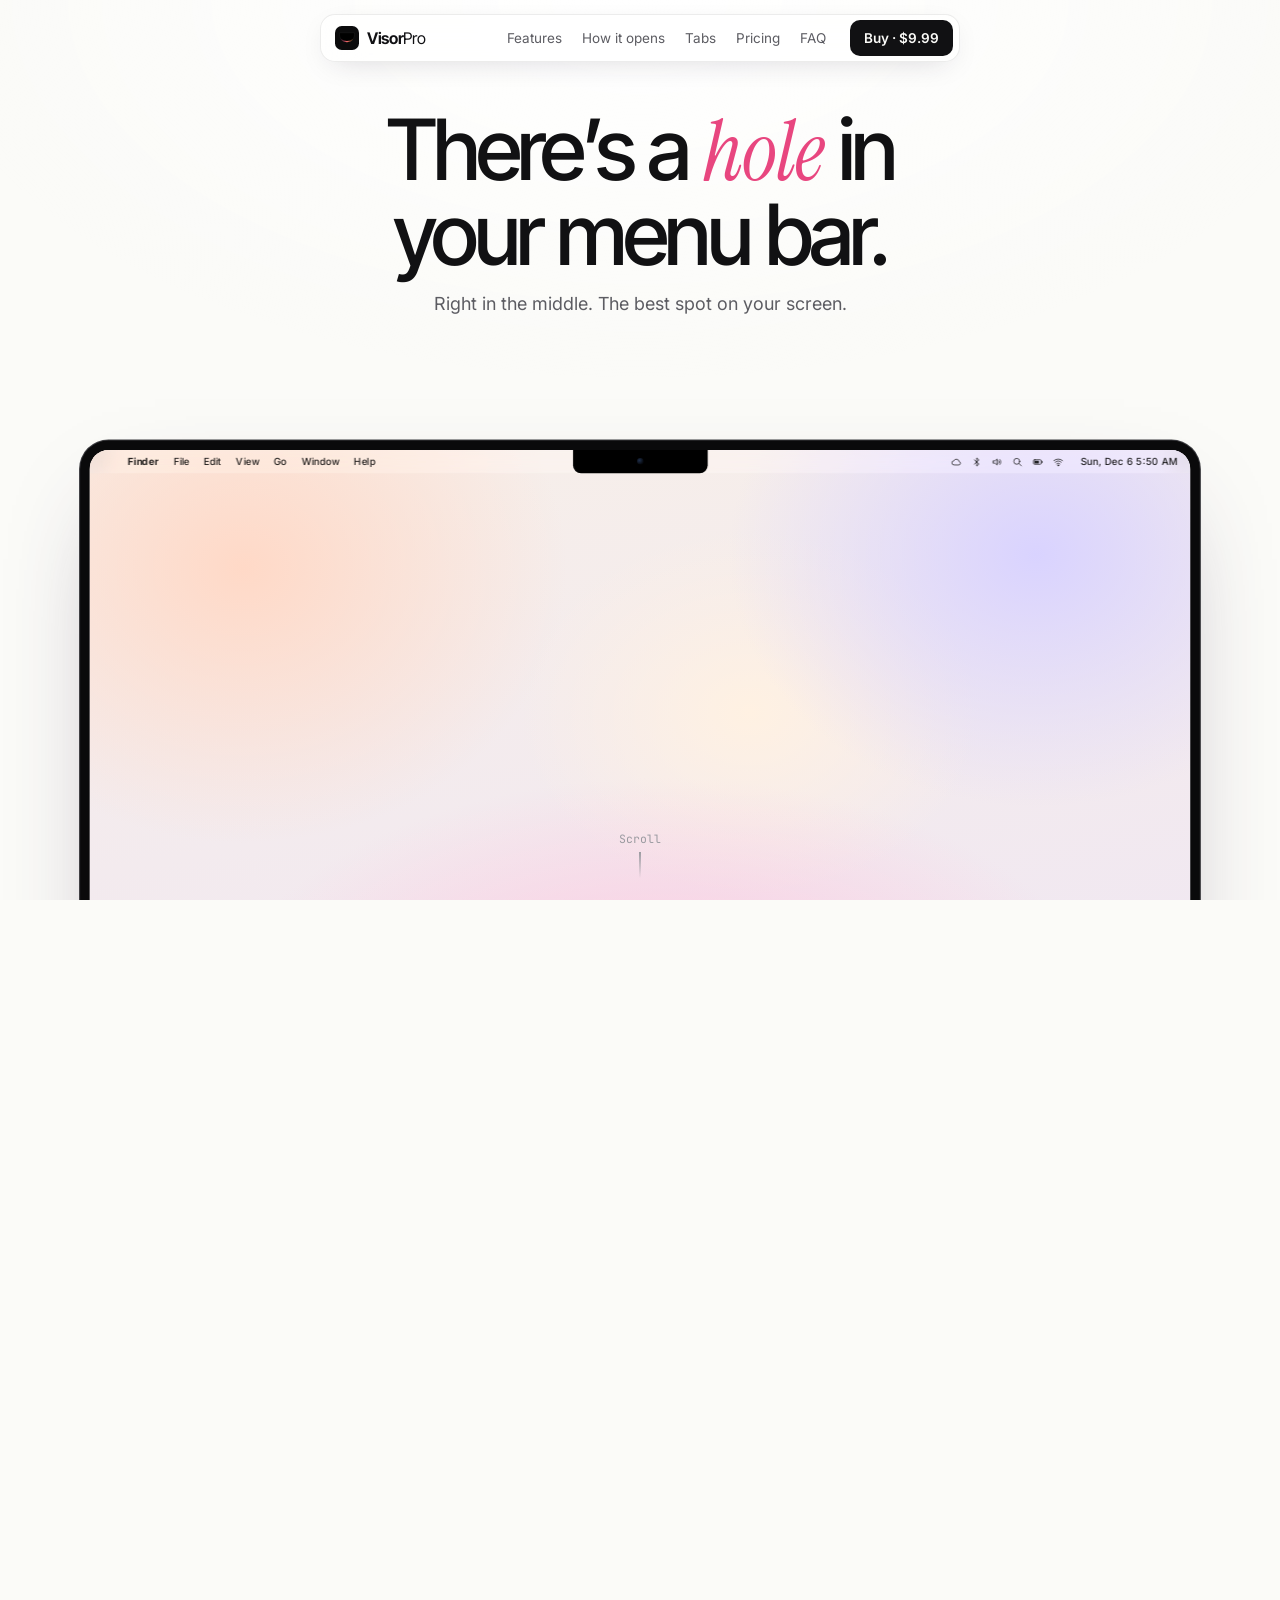
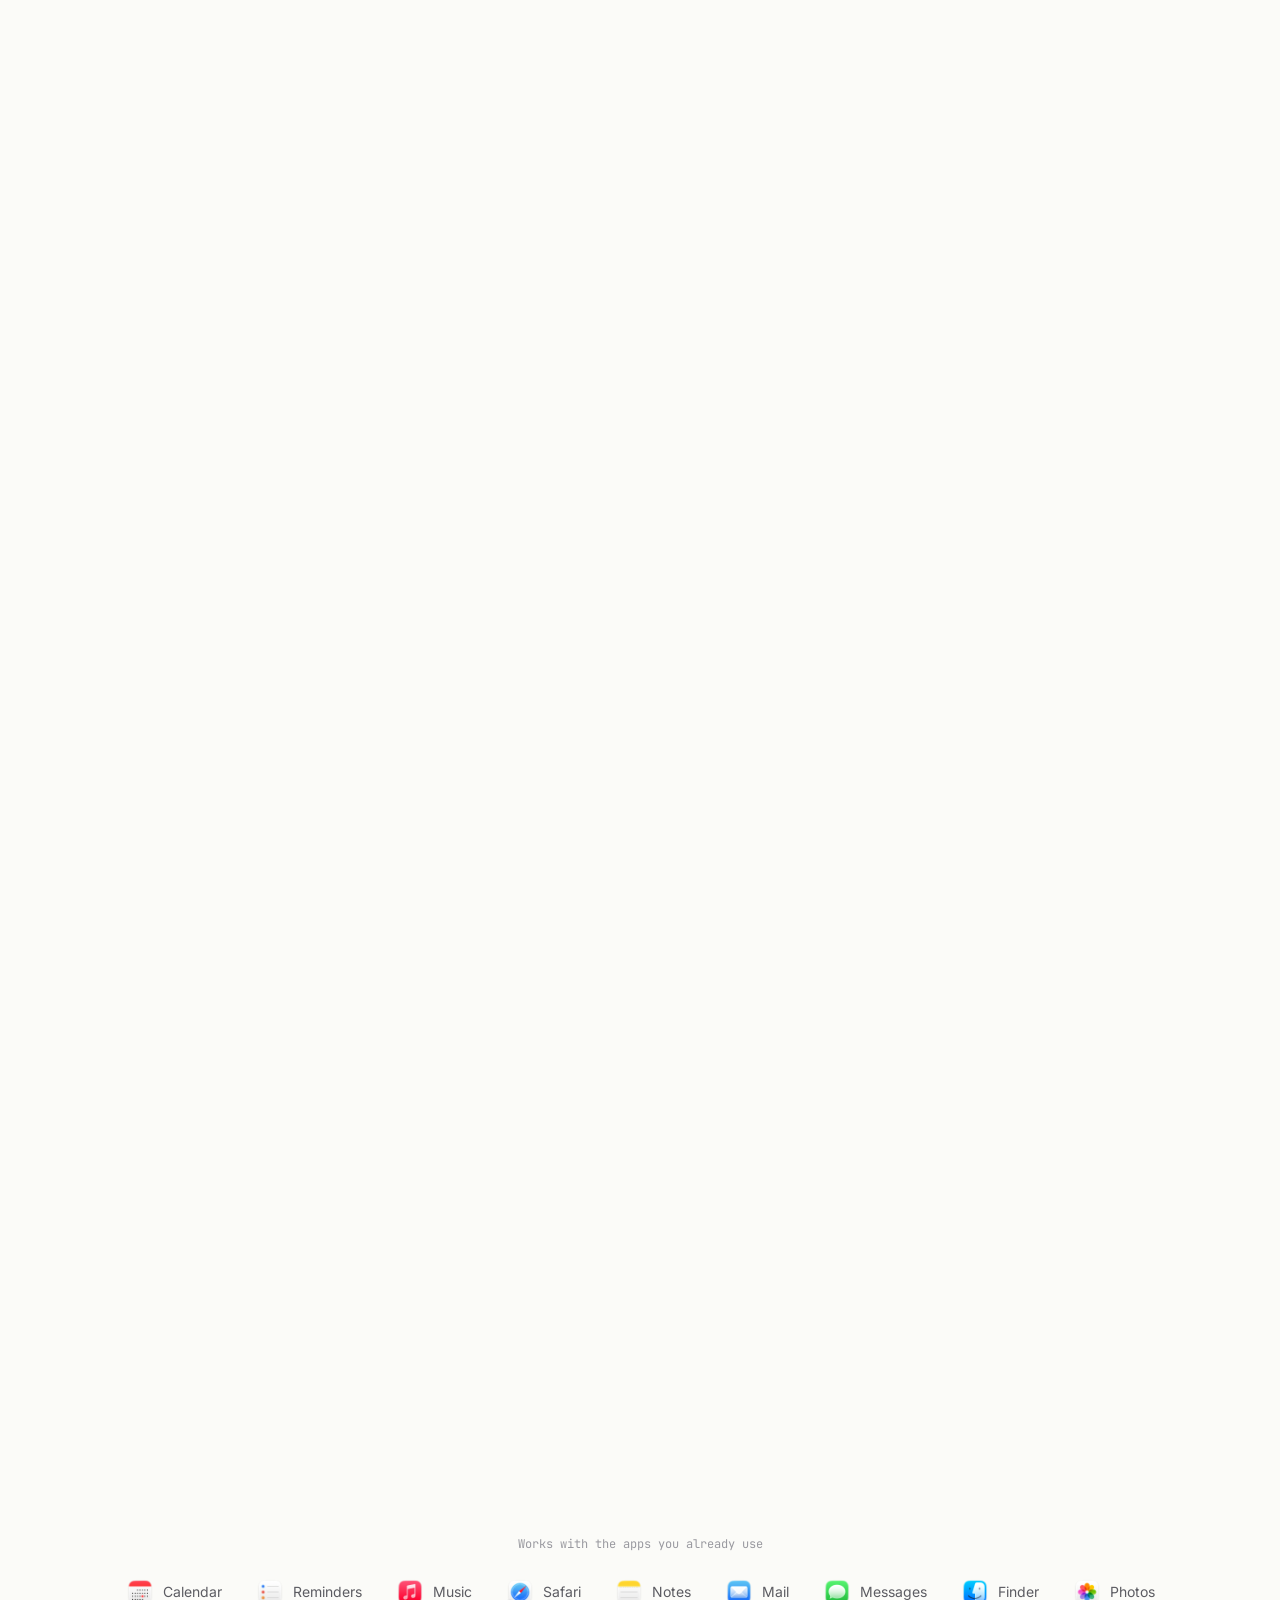
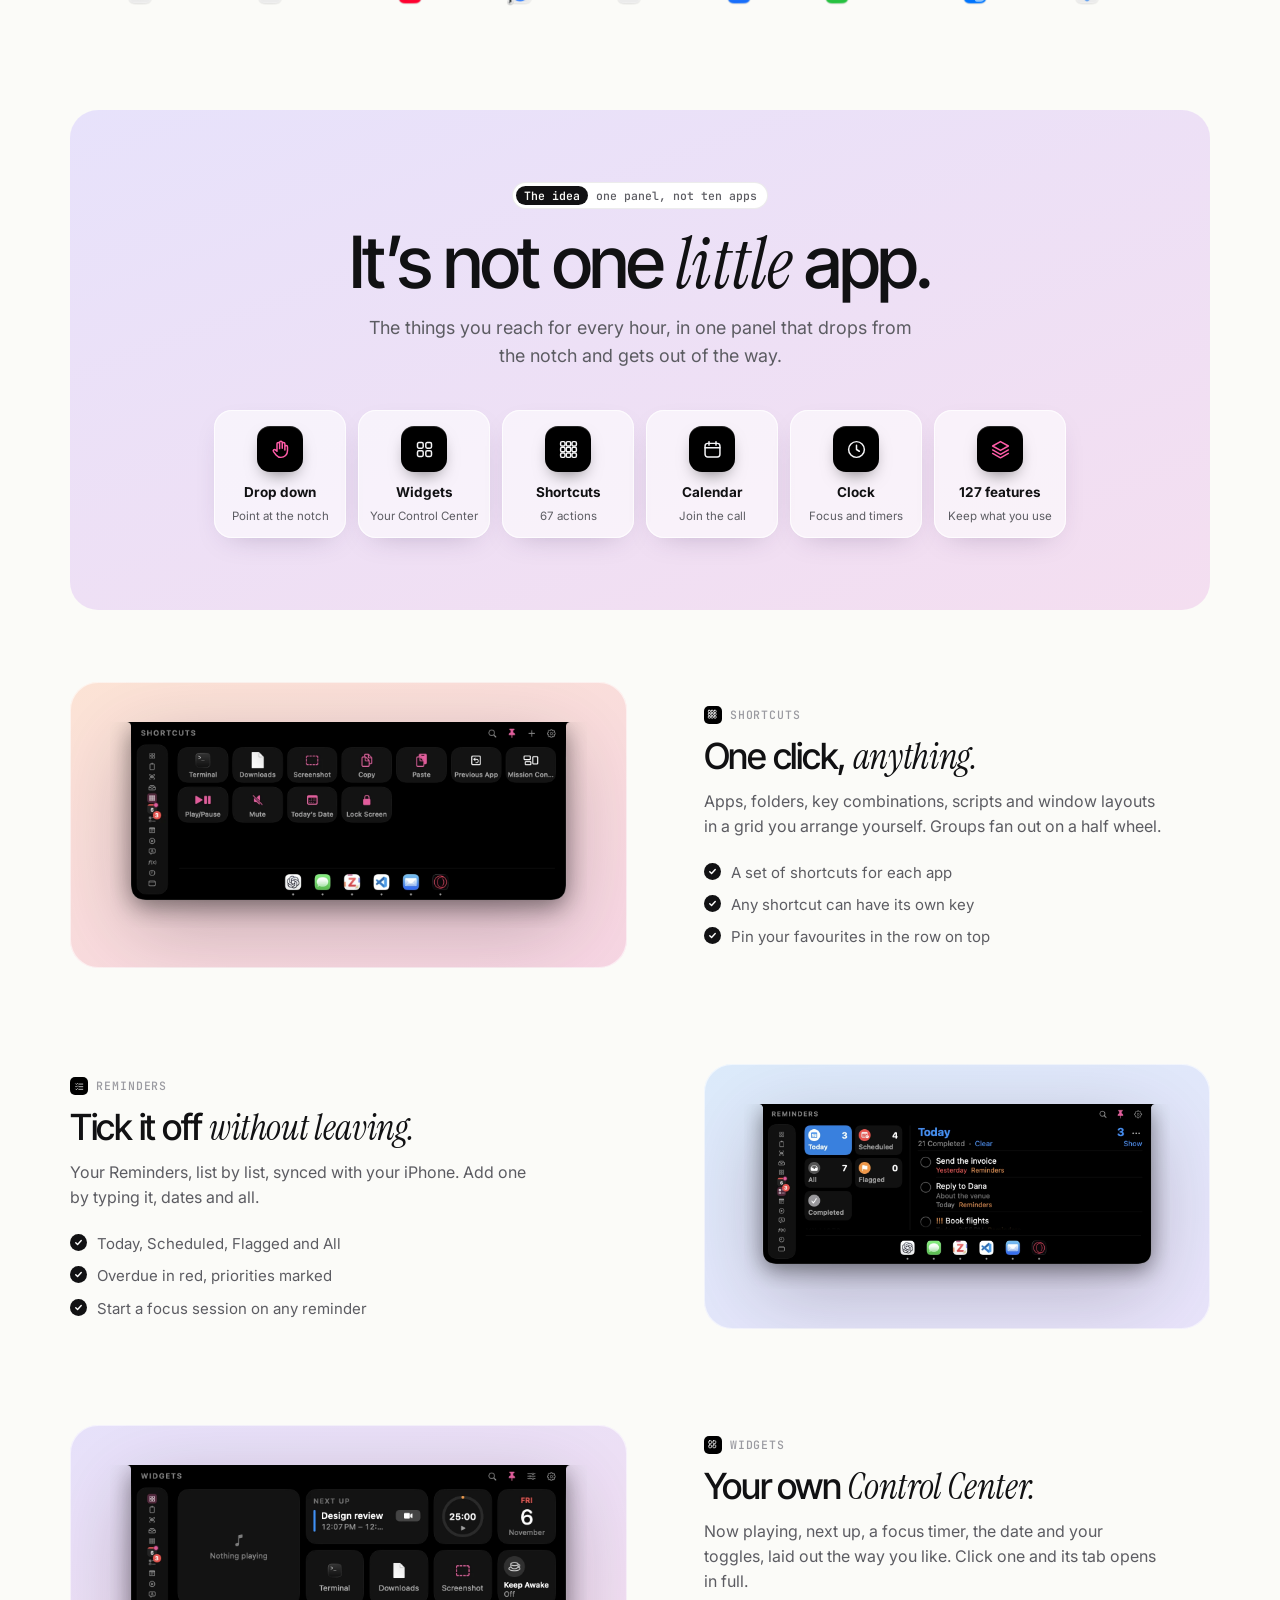
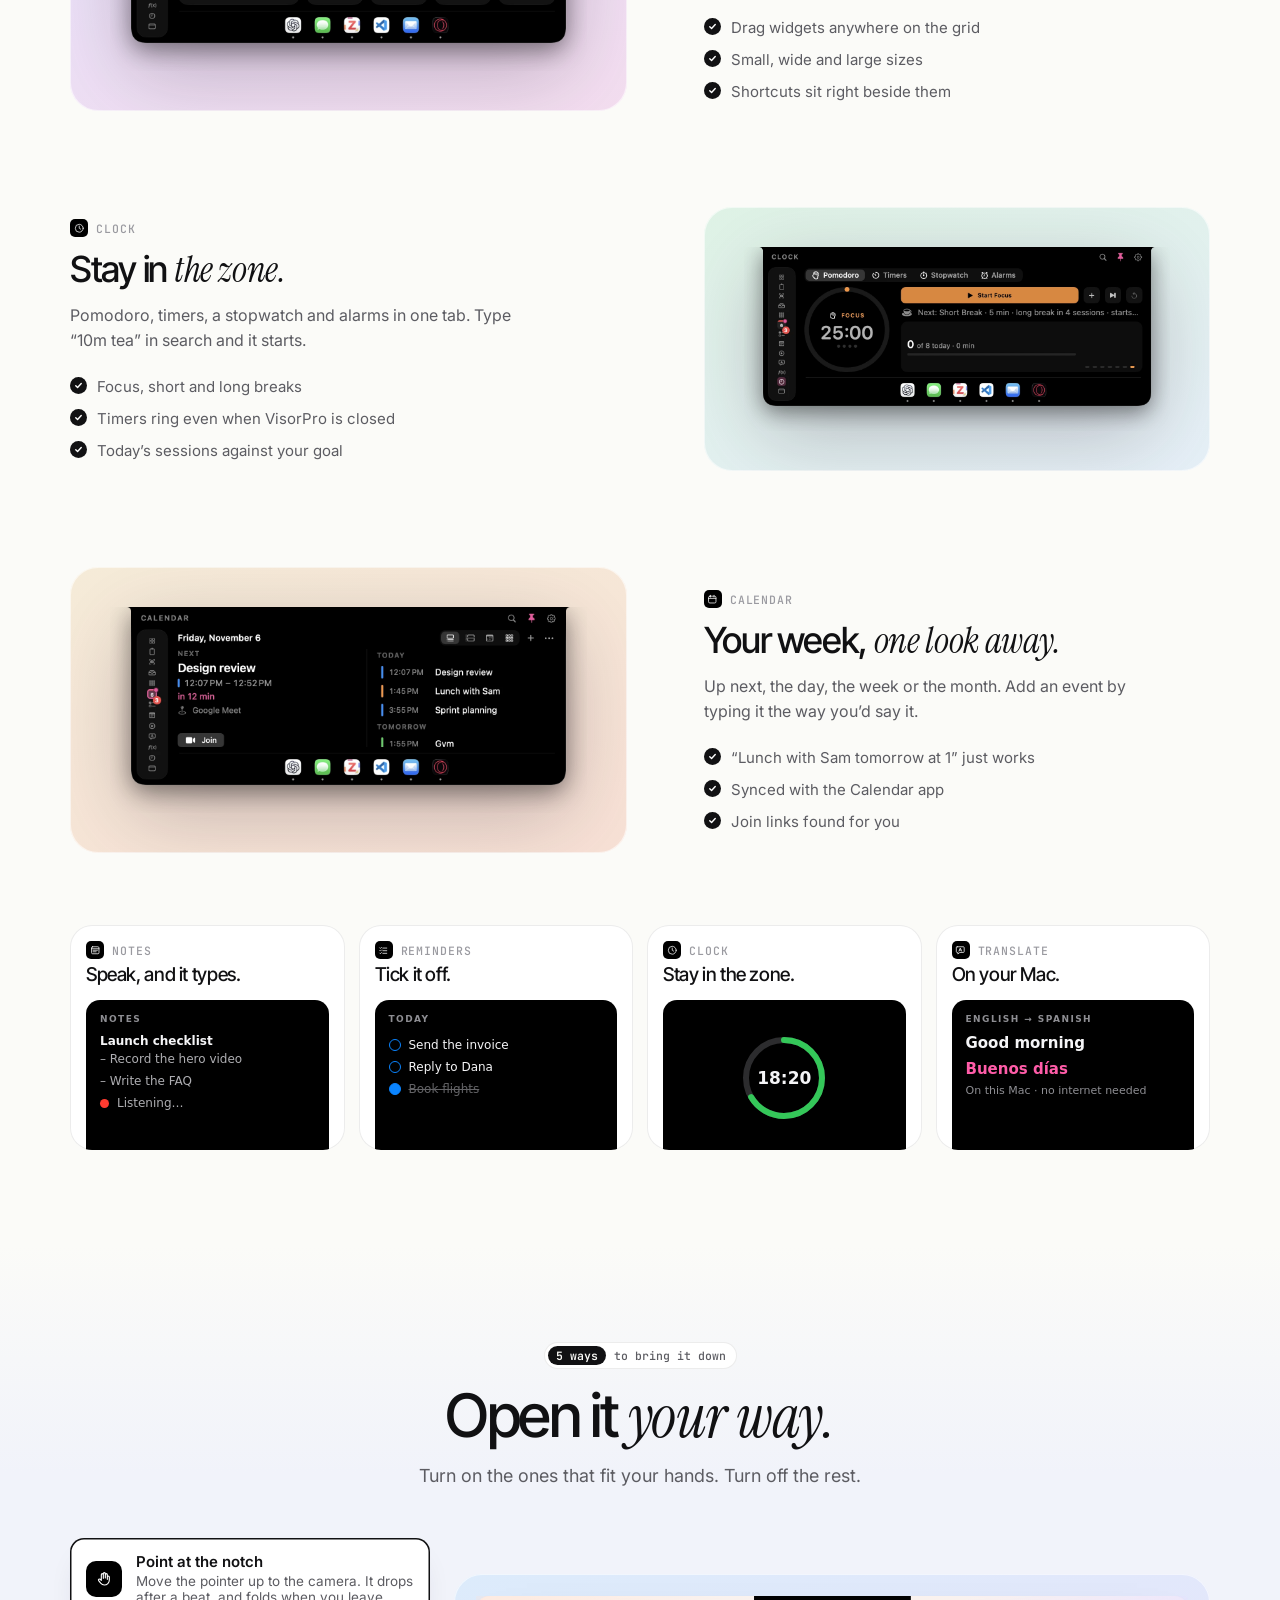
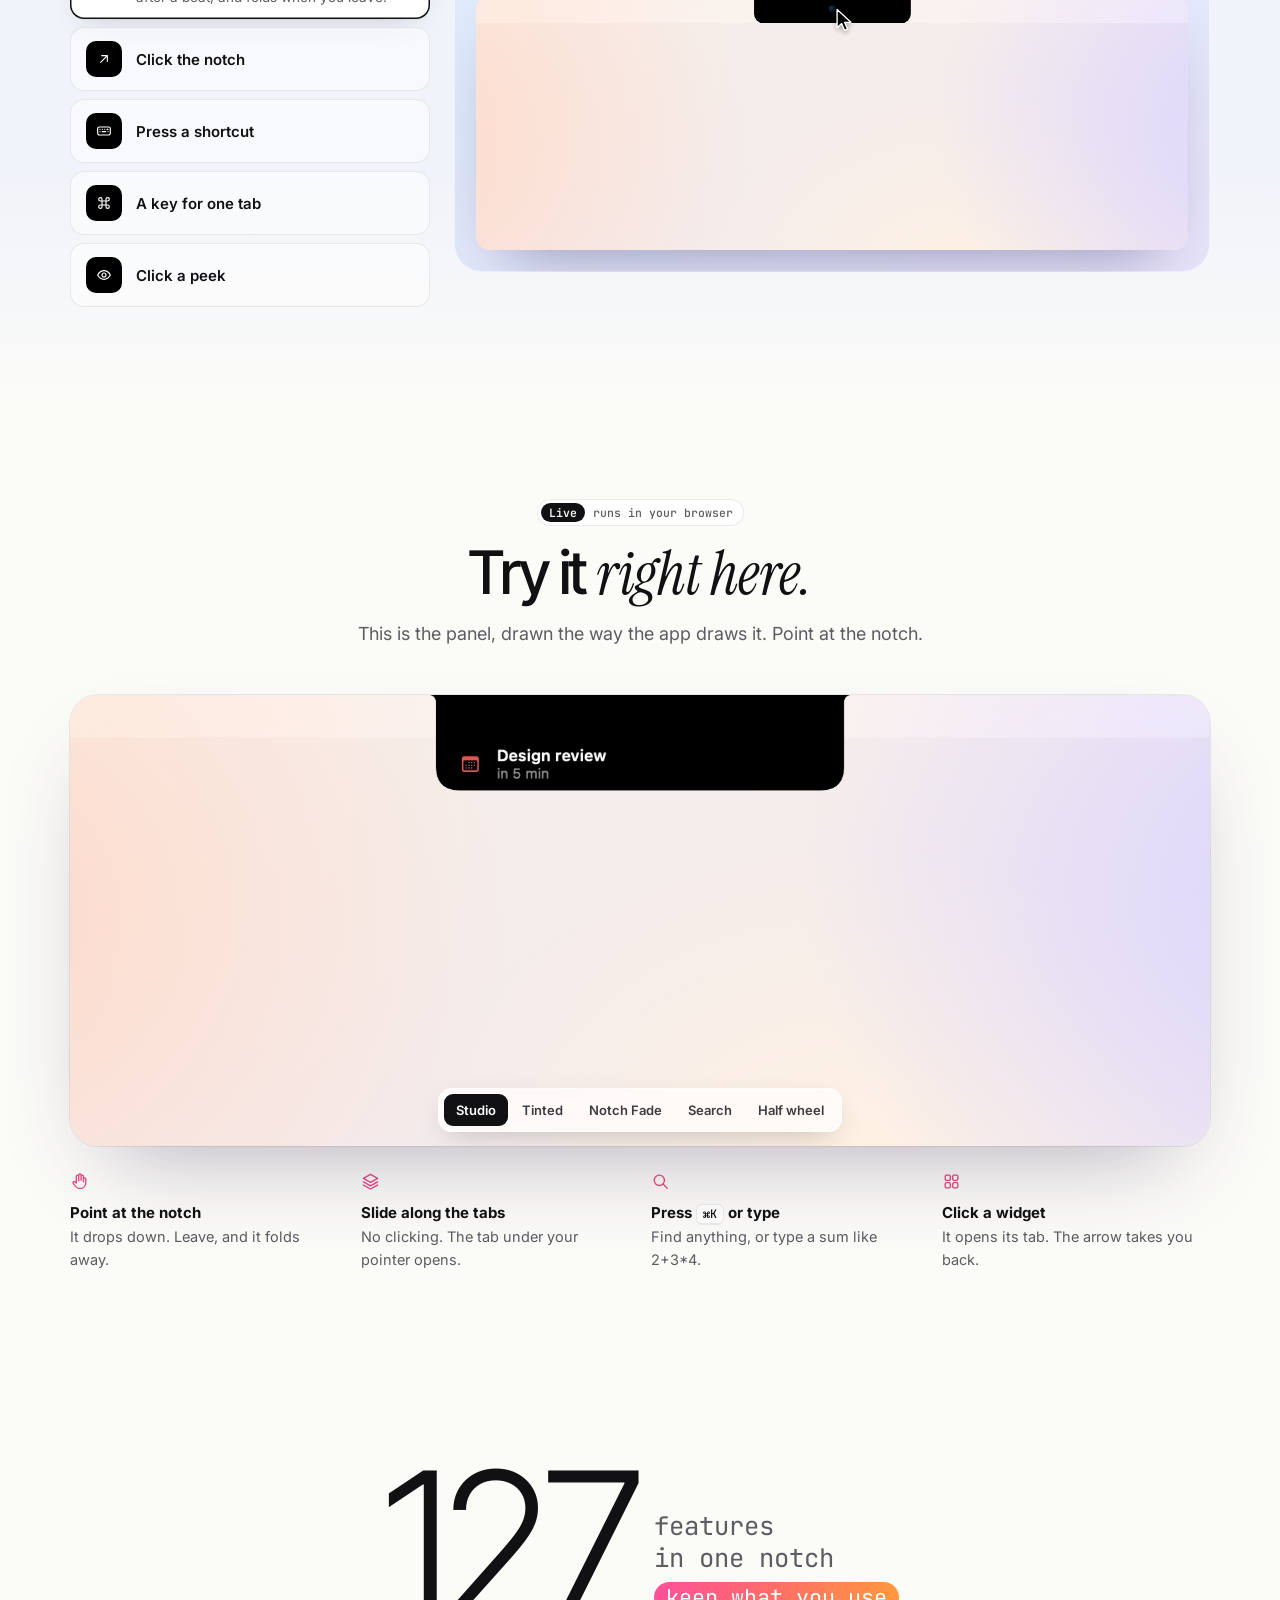
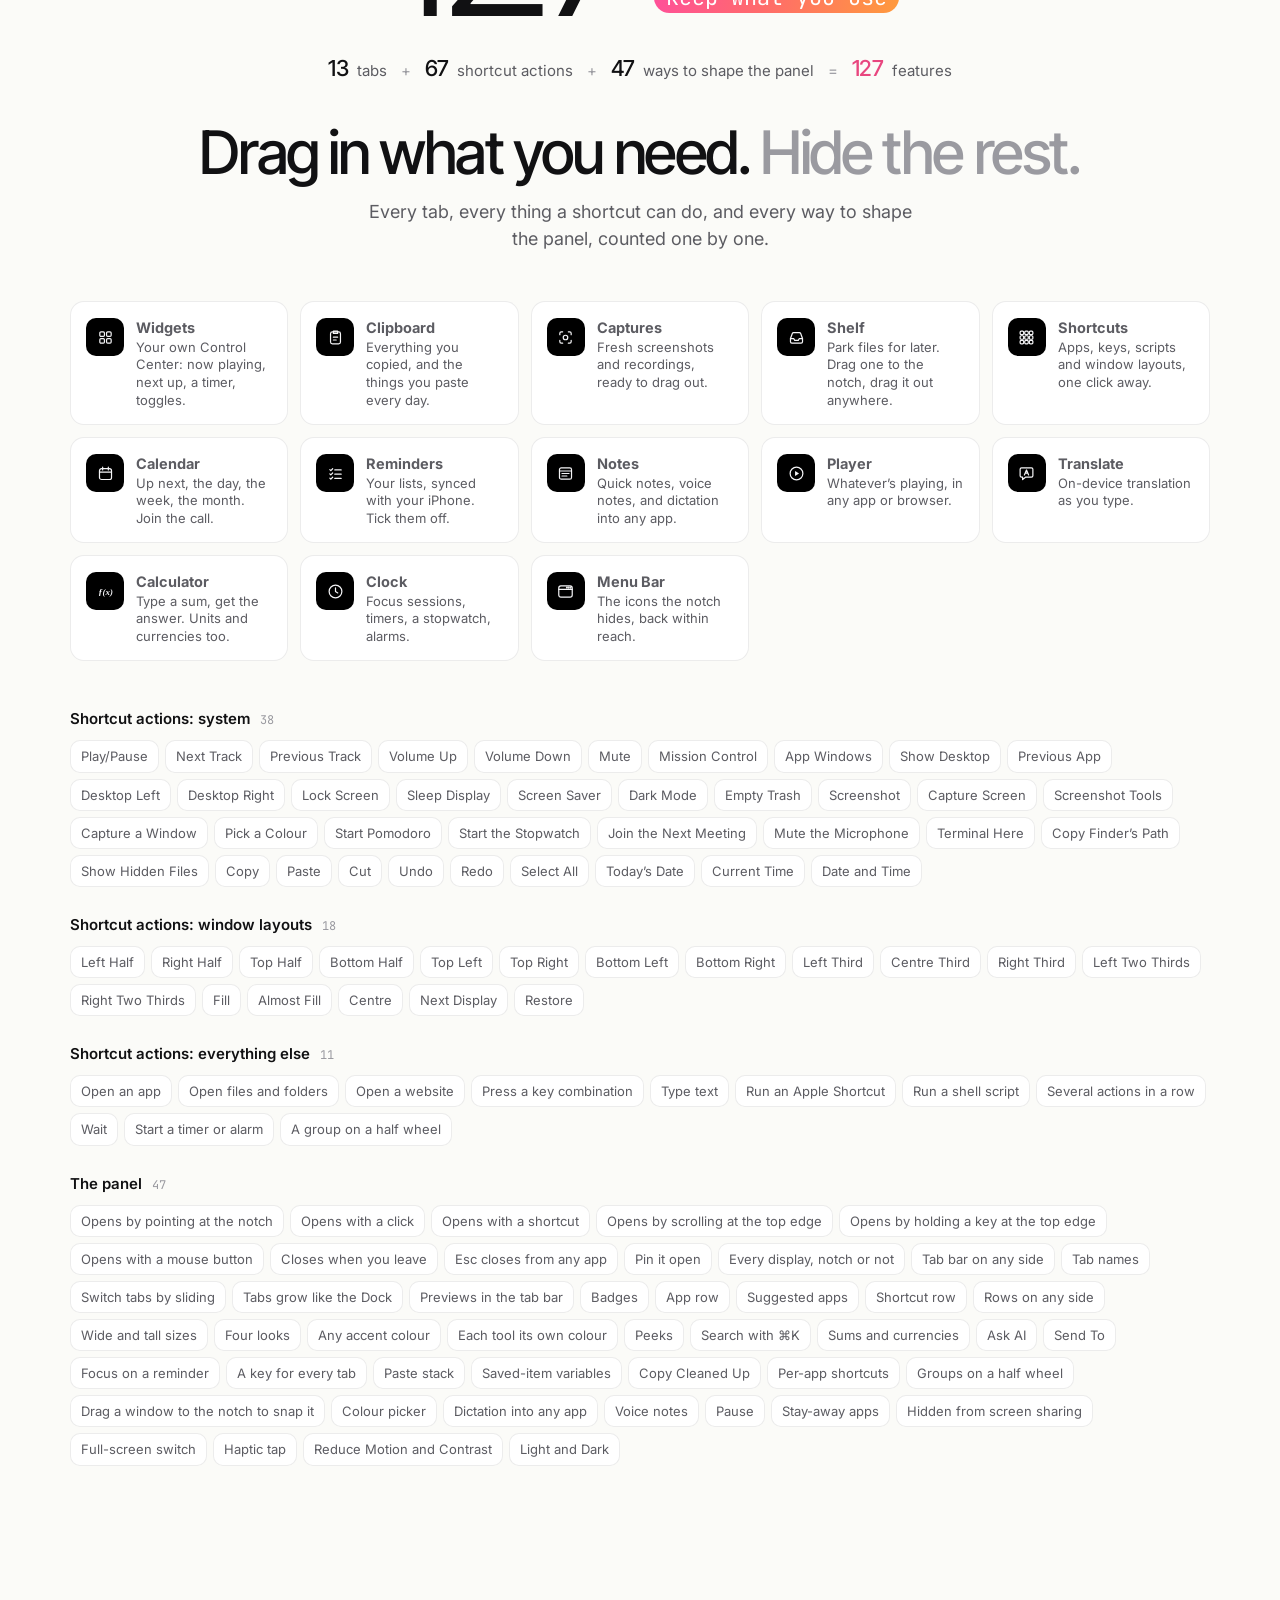
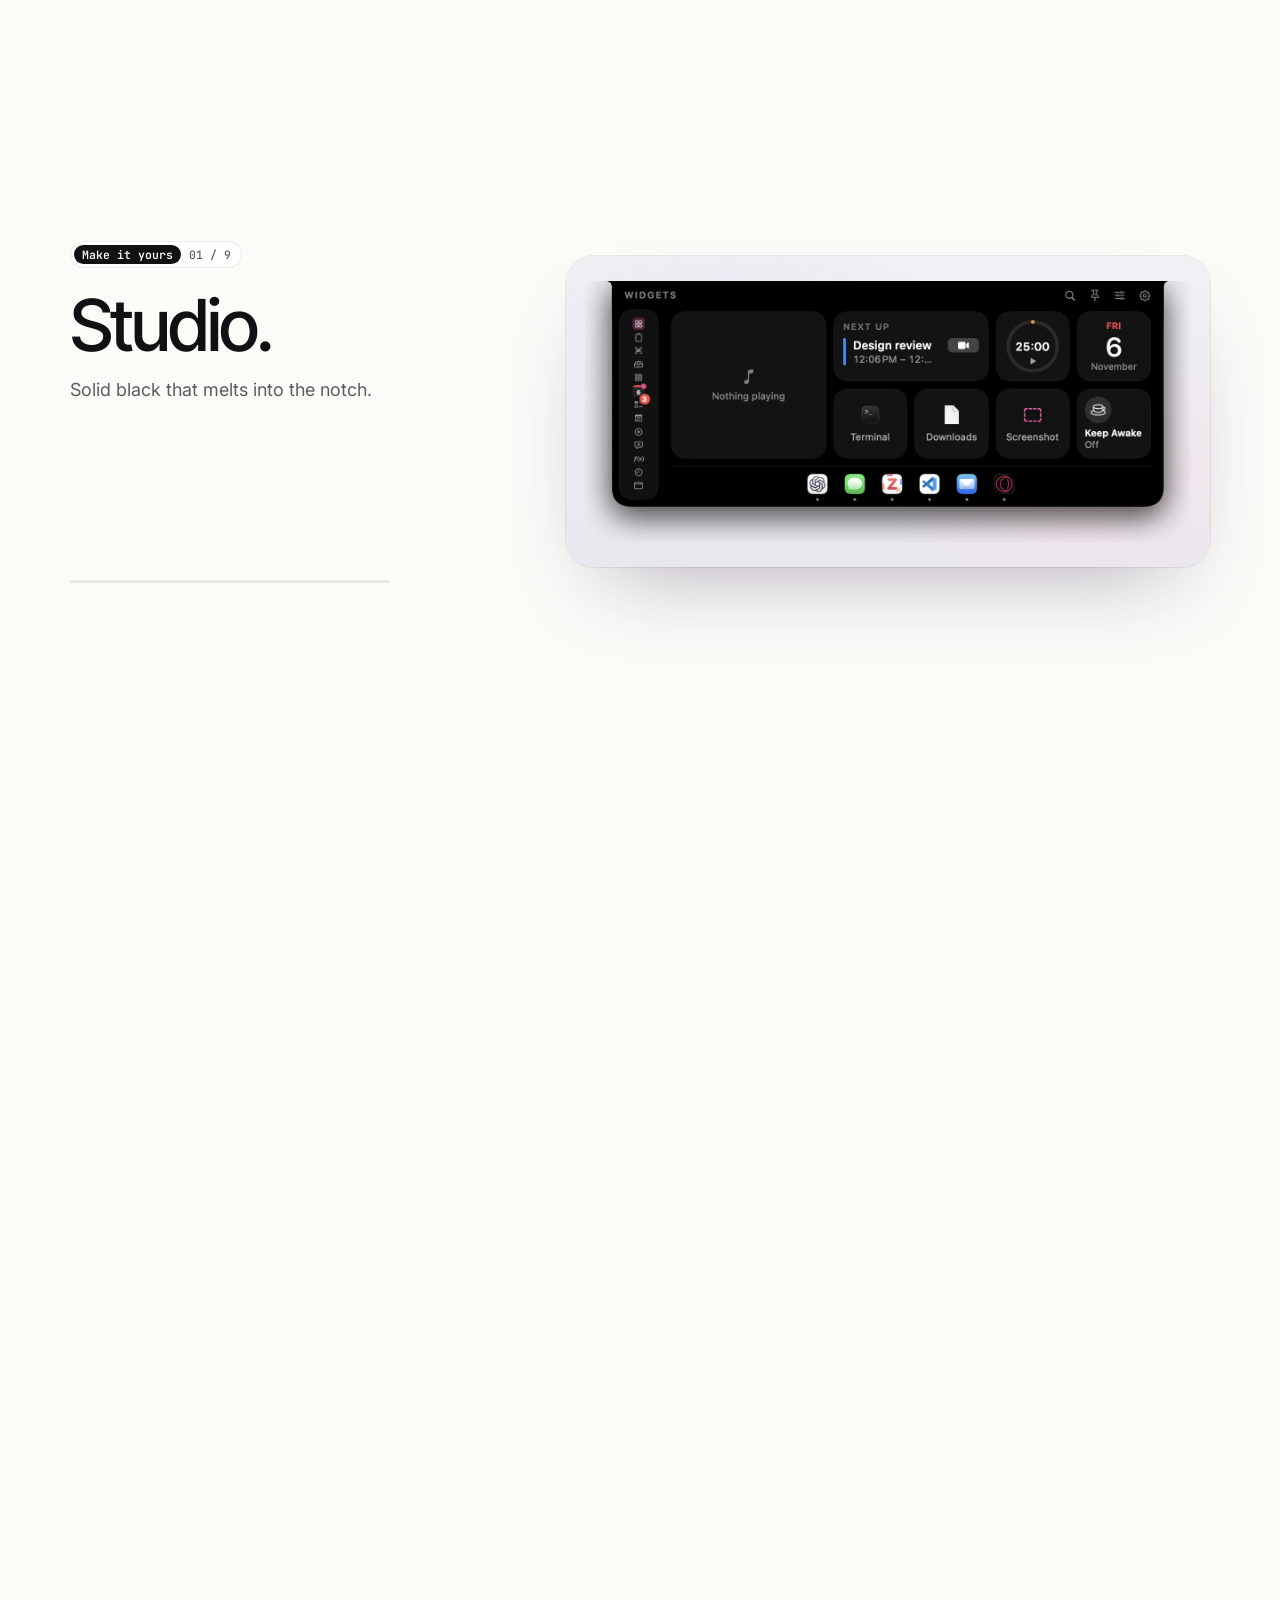
==== commit 9e50ba70: "Website: twelve design variants and the polished Apple-style page (v12) - v1-v12 and variants.html, " ====
--- a/index.html
+++ b/index.html
@@ -25,8 +25,8 @@
         <div class="line" data-in=".3" data-out=".44"><h1>And it does <em>nothing.</em></h1><p>All day, on every Mac with a camera in the screen.</p></div>
         <div class="line" data-in=".44" data-out=".6"><h1>Until you <em>point</em> at it.</h1></div>
         <div class="line final" data-in=".8" data-out="9">
-          <span class="chip"><b>13 tabs</b>one notch</span>
-          <h1 style="margin-top:18px">The notch, <span class="notch-chip"><i></i><em>put to work.</em></span></h1>
+          <span class="chip"><b><span data-features></span> features</b>one notch</span>
+          <h1>The notch, <span class="notch-chip"><i></i><em>put to work.</em></span></h1>
           <p>VisorPro drops down from the camera with your day, your clipboard, what’s playing and the icons the notch was hiding. Move away and it folds back.</p>
           <div class="ctas"><a class="btn p lg" href="checkout.html">Buy VisorPro · <span data-price="early"></span></a><a class="btn s lg" href="#try"><span data-icon="play"></span>See it work</a></div>
           <div class="facts"><span><span data-trial></span>-day free trial</span><span>Local-first</span><span>No account</span><span>Apple silicon &amp; Intel</span><span>macOS 13+</span></div>
@@ -40,41 +40,41 @@
   <div class="works wrap"><p>Works with the apps you already use</p><div class="apps" id="apps"></div></div>
 
   <!-- features -->
-  <section id="features" style="padding-top:80px">
-    <div class="wrap">
-      <div class="block">
+  <section id="features">
+    <div class="wrap">
+      <div class="block center">
         <span class="chip"><b>The idea</b>one panel, not ten apps</span>
-        <h2 style="margin-top:18px">It’s not one <em>little</em> app.</h2>
+        <h2>It’s not one <em>little</em> app.</h2>
         <p class="lede">The things you reach for every hour, in one panel that drops from the notch and gets out of the way.</p>
         <div class="mini-rail" id="mini-rail"></div>
       </div>
 
       <div class="frow">
-        <div class="fv" style="background:var(--peach)"><div data-mac="today" data-acc="#ff5ca8"></div></div>
-        <div class="ft"><span class="label"><span class="sq" data-icon="today"></span>Today</span><h3>Your day, <em>at a glance.</em></h3>
-          <p>The next meeting with a countdown and a Join button, and what’s due. Point at the notch before a call and you’re in.</p>
-          <ul class="ticks"><li>Joins Zoom, Meet and Teams in one click</li><li>Tick reminders off without opening an app</li><li>Opens here by itself when a meeting is near</li></ul></div>
+        <div class="fv" style="background:var(--peach)"><img class="fimg" src="assets/shots/tab-shortcuts.webp" alt="The Shortcuts tab" loading="lazy"></div>
+        <div class="ft"><span class="label"><span class="sq" data-icon="shortcuts"></span>Shortcuts</span><h3>One click, <em>anything.</em></h3>
+          <p>Apps, folders, key combinations, scripts and window layouts in a grid you arrange yourself. Groups fan out on a half wheel.</p>
+          <ul class="ticks"><li>A set of shortcuts for each app</li><li>Any shortcut can have its own key</li><li>Pin your favourites in the row on top</li></ul></div>
       </div>
       <div class="frow rev">
-        <div class="fv" style="background:var(--sky)"><div data-mac="clipboard" data-acc="#0a84ff"></div></div>
-        <div class="ft"><span class="label"><span class="sq" data-icon="clipboard"></span>Clipboard</span><h3>Everything <em>you copied.</em></h3>
-          <p>Text, links, colours, pictures and files, kept as you copy them. Save the things you paste every day.</p>
-          <ul class="ticks"><li>Paste straight into the app you were in</li><li>Saved snippets that never expire</li><li>Password managers are skipped, always</li></ul></div>
+        <div class="fv" style="background:var(--sky)"><img class="fimg" src="assets/shots/tab-tasks.webp" alt="The Reminders tab" loading="lazy"></div>
+        <div class="ft"><span class="label"><span class="sq" data-icon="checklist"></span>Reminders</span><h3>Tick it off <em>without leaving.</em></h3>
+          <p>Your Reminders, list by list, synced with your iPhone. Add one by typing it, dates and all.</p>
+          <ul class="ticks"><li>Today, Scheduled, Flagged and All</li><li>Overdue in red, priorities marked</li><li>Start a focus session on any reminder</li></ul></div>
       </div>
       <div class="frow">
-        <div class="fv" style="background:var(--lilac)"><div data-mac="widgets" data-acc="#bf5af2"></div></div>
+        <div class="fv" style="background:var(--lilac)"><img class="fimg" src="assets/shots/tab-widgets.webp" alt="The Widgets tab" loading="lazy"></div>
         <div class="ft"><span class="label"><span class="sq" data-icon="grid2"></span>Widgets</span><h3>Your own <em>Control Center.</em></h3>
           <p>Now playing, next up, a focus timer, the date and your toggles, laid out the way you like. Click one and its tab opens in full.</p>
           <ul class="ticks"><li>Drag widgets anywhere on the grid</li><li>Small, wide and large sizes</li><li>Shortcuts sit right beside them</li></ul></div>
       </div>
       <div class="frow rev">
-        <div class="fv" style="background:var(--mint)"><div data-mac="player" data-acc="#34c759"></div></div>
-        <div class="ft"><span class="label"><span class="sq" data-icon="player"></span>Player</span><h3>Whatever’s <em>playing.</em></h3>
-          <p>Music, Spotify, or YouTube Music in your browser. Artwork, scrubbing and controls, without hunting for the window.</p>
-          <ul class="ticks"><li>Works with several players at once</li><li>A peek in the notch when the song changes</li><li>Skip 15 seconds either way</li></ul></div>
+        <div class="fv" style="background:var(--mint)"><img class="fimg" src="assets/shots/tab-pomodoro.webp" alt="The Clock tab" loading="lazy"></div>
+        <div class="ft"><span class="label"><span class="sq" data-icon="clock"></span>Clock</span><h3>Stay in <em>the zone.</em></h3>
+          <p>Pomodoro, timers, a stopwatch and alarms in one tab. Type “10m tea” in search and it starts.</p>
+          <ul class="ticks"><li>Focus, short and long breaks</li><li>Timers ring even when VisorPro is closed</li><li>Today’s sessions against your goal</li></ul></div>
       </div>
       <div class="frow">
-        <div class="fv" style="background:var(--sand)"><div data-mac="calendar" data-acc="#ff9f0a"></div></div>
+        <div class="fv" style="background:var(--sand)"><img class="fimg" src="assets/shots/tab-calendar.webp" alt="The Calendar tab" loading="lazy"></div>
         <div class="ft"><span class="label"><span class="sq" data-icon="calendar"></span>Calendar</span><h3>Your week, <em>one look away.</em></h3>
           <p>Up next, the day, the week or the month. Add an event by typing it the way you’d say it.</p>
           <ul class="ticks"><li>“Lunch with Sam tomorrow at 1” just works</li><li>Synced with the Calendar app</li><li>Join links found for you</li></ul></div>
@@ -90,10 +90,10 @@
   </section>
 
   <!-- how it opens -->
-  <section id="ways" style="background:linear-gradient(#fbfbf8, #f1f3fa 40%, #fbfbf8)">
+  <section id="ways" class="tint">
     <div class="wrap center">
       <span class="chip"><b>5 ways</b>to bring it down</span>
-      <h2 style="margin-top:18px">Open it <em>your way.</em></h2>
+      <h2>Open it <em>your way.</em></h2>
       <p class="lede">Turn on the ones that fit your hands. Turn off the rest.</p>
       <div class="ways" style="text-align:left">
         <div class="way-list" id="way-list"></div>
@@ -105,9 +105,9 @@
   <!-- try it -->
   <section id="try">
     <div class="wrap">
-      <div class="center"><span class="chip"><b>Live</b>runs in your browser</span><h2 style="margin-top:18px">Try it <em>right here.</em></h2><p class="lede">This is the panel, drawn the way the app draws it. Point at the notch.</p></div>
+      <div class="center"><span class="chip"><b>Live</b>runs in your browser</span><h2>Try it <em>right here.</em></h2><p class="lede">This is the panel, drawn the way the app draws it. Point at the notch.</p></div>
       <div class="stage"><div id="demo-mac"></div>
-        <div class="dock-ctl"><div class="pills" id="looks-pills"><button data-l="studio" class="on">Studio</button><button data-l="tinted">Tinted</button><button data-l="liquid">Liquid</button><button data-l="fade">Notch Fade</button></div><div class="dots" id="dots"></div></div>
+        <div class="dock-ctl"><div class="pills" id="looks-pills"><button data-l="studio" class="on">Studio</button><button data-l="tinted">Tinted</button><button data-l="fade">Notch Fade</button><button data-l="search">Search</button><button data-l="wheel">Half wheel</button></div></div>
       </div>
       <div class="howto">
         <div><span data-icon="hand"></span><b>Point at the notch</b>It drops down. Leave, and it folds away.</div>
@@ -118,30 +118,45 @@
     </div>
   </section>
 
-  <!-- tabs -->
-  <section id="tabs" style="padding-top:40px">
-    <div class="wrap center">
-      <div class="big13"><span class="n">13</span><span class="s">tabs<br>in one notch<br><mark>keep what you use</mark></span></div>
-      <h2 style="margin-top:34px">Drag in what you need. <span class="muted">Hide the rest.</span></h2>
-      <p class="lede">Turn tabs on and off, put them in any order, and give any of them a key of its own.</p>
+  <!-- every feature -->
+  <section id="tabs">
+    <div class="wrap center">
+      <div class="big13"><span class="n" data-features></span><span class="s">features<br>in one notch<br><mark>keep what you use</mark></span></div>
+      <div class="breakdown" id="breakdown"></div>
+      <h2>Drag in what you need. <span class="muted">Hide the rest.</span></h2>
+      <p class="lede">Every tab, every thing a shortcut can do, and every way to shape the panel, counted one by one.</p>
       <div class="gal" id="gal" style="text-align:left"></div>
-    </div>
-  </section>
-
-  <!-- looks -->
-  <section id="looks" style="padding-top:40px">
-    <div class="wrap center">
-      <span class="chip"><b>Looks</b>Studio · Tinted · Liquid · Notch Fade</span>
-      <h2 style="margin-top:18px">Make it feel <em>like yours.</em></h2>
-      <p class="lede">Solid black that melts into the notch, glass that bends your wallpaper, or something in between. Any colour.</p>
-      <div class="looks" id="looks-grid" style="text-align:left"></div>
+      <div class="flist" id="flist" style="text-align:left"></div>
+    </div>
+  </section>
+
+  <section id="looks" class="show">
+    <div class="show-stick">
+      <div class="wrap show-in">
+        <div class="show-text">
+          <span class="chip"><b>Make it yours</b><span id="show-count">01 / 10</span></span>
+          <div class="show-titles" id="show-titles"></div>
+          <div class="show-bar"><i id="show-bar"></i></div>
+        </div>
+        <div class="show-stage" id="show-stage"><div id="show-mac"></div></div>
+      </div>
+    </div>
+  </section>
+
+  <!-- the maker's own setup -->
+  <section id="mine">
+    <div class="wrap">
+      <div class="center"><span class="chip"><b>The maker’s setup</b>straight from my Mac</span><h2>This one’s <em>mine.</em></h2>
+        <p class="lede">Notch Fade, every tool in its own colour, tab names on, tall, with my shortcuts and apps along the top.</p></div>
+      <div class="mine"><div id="mine-mac"></div></div>
+      <div class="mine-notes" id="mine-notes"></div>
     </div>
   </section>
 
   <!-- compare -->
-  <section id="compare" style="padding-top:40px">
-    <div class="wrap center">
-      <span class="label">How it compares</span>
+  <section id="compare">
+    <div class="wrap center">
+      <span class="chip"><b>Compare</b>one app, not five</span>
       <h2>One notch. <span class="muted">Not a menu bar full of apps.</span></h2>
       <p class="lede">A clipboard manager, a menu bar tidier, a timer, a widget app. VisorPro does all of it, from one place you already look.</p>
       <div class="cmp"><div class="cmp-in"><table id="cmp"></table></div><small>A comparison with doing the same jobs using separate single-purpose apps.</small></div>
@@ -149,17 +164,17 @@
   </section>
 
   <!-- pricing -->
-  <section id="pricing" style="padding-top:40px">
+  <section id="pricing">
     <div class="wrap center">
       <span class="chip"><b>Pricing</b>pay once</span>
-      <h2 style="margin-top:18px">Try it free. <em>Keep it forever.</em></h2>
+      <h2>Try it free. <em>Keep it forever.</em></h2>
       <p class="lede">No subscription and no account. Every version 1 update included.</p>
       <div class="plans" style="text-align:left">
-        <div class="plan"><div class="nm">Free trial</div><div class="amt"><b>$0</b></div><div class="per">for <span data-trial></span> days, everything on</div>
-          <ul class="ticks"><li>Every tab and every look</li><li>No card, no account</li><li>Keeps your settings when you buy</li></ul><a class="btn s lg" href="#faq">Download the trial</a></div>
+        <div class="plan"><div class="nm">Free trial <span class="chip"><b>No card</b>no account</span></div><div class="amt"><b>$0</b></div><div class="per">for <span data-trial></span> days, everything on</div><div class="macs"><button class="on" disabled>Every tab, every look</button></div>
+          <ul class="ticks"><li>Every tab and every look</li><li>No card, no account</li><li>Keeps your settings when you buy</li><li>Works on all your Macs</li></ul><a class="btn s lg" href="#faq">Download the trial</a></div>
         <div class="plan pro"><div class="nm">VisorPro <span class="chip"><b>Early bird</b>until launch</span></div>
+          <div class="amt"><b id="amt"></b><s id="reg"></s></div><div class="per">one-time purchase</div>
           <div class="macs" id="macs"><button data-n="1" class="on">1 Mac</button><button data-n="2">2 Macs</button><button data-n="5">5 Macs</button></div>
-          <div class="amt"><b id="amt"></b><s id="reg"></s></div><div class="per">one-time purchase</div>
           <ul class="ticks"><li>Everything in the trial, for good</li><li>Free updates for version 1</li><li id="mac-li">Use it on 1 Mac</li><li>Licence key by email</li></ul><a class="btn l lg" href="checkout.html">Buy VisorPro</a></div>
       </div>
       <p class="fine">Prices in US dollars. Tax for your country is added at checkout.</p>
@@ -167,9 +182,9 @@
   </section>
 
   <!-- privacy -->
-  <section id="privacy" style="padding-top:40px">
-    <div class="wrap">
-      <div class="center"><span class="chip"><b>Privacy</b>no account · no cloud copy</span><h2 style="margin-top:18px">Your stuff <em>stays home.</em></h2></div>
+  <section id="privacy">
+    <div class="wrap">
+      <div class="center"><span class="chip"><b>Privacy</b>no account · no cloud copy</span><h2>Your stuff <em>stays home.</em></h2><p class="lede">Everything VisorPro keeps, it keeps on your Mac. That’s the whole policy.</p></div>
       <div class="bento">
         <div class="bx big"><span class="lock"></span><b>Nothing leaves your Mac unless you say so.</b><span>Your clipboard, notes, captures and history live on this Mac, in VisorPro’s own folder.</span></div>
         <div class="bx" style="background:var(--peach)"><span class="ico" data-icon="user"></span><b>No account. No tracking.</b><span>No sign-up and no ads. Nothing to log in to.</span></div>
@@ -181,15 +196,15 @@
   </section>
 
   <!-- closing -->
-  <section style="padding-top:40px">
-    <div class="wrap"><div class="closing"><span class="icon" id="big-mark"></span><h2>Clear your menu bar. <em>Keep your tools.</em></h2>
+  <section>
+    <div class="wrap"><div class="closing center"><span class="icon" id="big-mark"></span><h2>Clear your menu bar.<br><em>Keep your tools.</em></h2>
       <p class="lede">Everything you reach for, one point away.</p>
       <div class="ctas"><a class="btn p lg" href="checkout.html">Buy VisorPro · <span data-price="early"></span></a><a class="btn s lg" href="#pricing">Try it free</a></div>
       <div class="facts"><span>macOS 13+</span><span>Apple silicon &amp; Intel</span><span>Paid once</span></div></div></div>
   </section>
 
   <!-- faq -->
-  <section id="faq" style="padding-top:40px">
+  <section id="faq">
     <div class="wrap faqg">
       <div><span class="label">FAQ</span><h2>Questions, <em>answered.</em></h2><p class="lede">Something else? <a href="mailto:hello@visorpro.app">Ask us.</a></p></div>
       <div class="faq" id="faqs"></div>
@@ -204,4 +219,4 @@
 <script src="assets/site.js"></script>
 <script src="assets/home.js"></script>
 </body>
-</html>
+</html>
--- a/assets/site.css
+++ b/assets/site.css
@@ -28,7 +28,12 @@
 .muted { color: var(--ink3) }
 .lede { color: var(--ink2); font-size: clamp(16px, 1.6vw, 18px); margin: 16px 0 0; max-width: 52ch; text-wrap: pretty }
 .center { text-align: center } .center .lede { margin-left: auto; margin-right: auto }
-section { padding: 110px 0 }
+section { padding: 96px 0 }
+section.tint { background: linear-gradient(#fbfbf8, #f1f3fa 30%, #f1f3fa 70%, #fbfbf8) }
+.chip + h2, .chip + h1 { margin-top: 16px }
+h2 + .lede, h3 + p { margin-top: 14px }
+@media (max-width: 820px) { section { padding: 72px 0 } }
+@media (max-width: 560px) { section { padding: 56px 0 } }
 .chip { display: inline-flex; align-items: center; gap: 8px; font: 500 11.5px var(--mono); color: var(--ink2); background: var(--card); border: 1px solid var(--rule); border-radius: 99px; padding: 3px 10px 3px 3px }
 .chip b { background: var(--ink); color: var(--paper); border-radius: 99px; padding: 2px 8px; font-weight: 600 }
 .label { display: inline-flex; align-items: center; gap: 8px; font: 500 11.5px var(--mono); letter-spacing: .08em; text-transform: uppercase; color: var(--ink3); margin-bottom: 14px }
@@ -81,32 +86,34 @@
 .measure { position: absolute; z-index: 4; pointer-events: none; font: 500 13px var(--mono); color: var(--pink); white-space: nowrap; opacity: 0; transition: opacity .3s }
 
 /* works with */
-.works { padding: 40px 0 10px; text-align: center }
+.works { padding: 56px 0 0; text-align: center }
 .works p { font: 12px var(--mono); color: var(--ink3); margin: 0 0 18px }
 .apps { display: flex; justify-content: center; gap: clamp(14px, 3vw, 34px); flex-wrap: wrap }
 .apps span { display: flex; align-items: center; gap: 9px; font-size: 14px; color: var(--ink2); padding: 8px 0 }
 .apps img { width: 28px; height: 28px }
 
 /* one notch block */
-.block { border-radius: 32px; padding: clamp(36px, 6vw, 72px) clamp(20px, 5vw, 64px); background: var(--lilac); text-align: center; position: relative; overflow: hidden }
+.block { border-radius: 28px; padding: clamp(36px, 6vw, 72px) clamp(20px, 5vw, 64px); background: var(--lilac); text-align: center; position: relative; overflow: hidden }
 .block h2 { font-size: clamp(38px, 6vw, 72px) }
 .mini-rail { display: flex; gap: 12px; justify-content: center; flex-wrap: wrap; margin-top: 40px }
-.mr { width: 128px; padding: 16px 10px 14px; border-radius: 20px; background: rgba(255,255,255,.6); box-shadow: inset 0 0 0 1px rgba(255,255,255,.8), 0 10px 30px -16px rgba(60,40,90,.35); display: flex; flex-direction: column; align-items: center; gap: 6px; text-align: center }
+.block .lede { margin-left: auto; margin-right: auto }
+.mr { width: 132px; padding: 16px 10px 14px; border-radius: 18px; background: rgba(255,255,255,.6); box-shadow: inset 0 0 0 1px rgba(255,255,255,.8), 0 10px 30px -16px rgba(60,40,90,.35); display: flex; flex-direction: column; align-items: center; gap: 6px; text-align: center }
 .mr .ic { width: 46px; height: 46px; border-radius: 13px; background: #000; color: #f5f5f7; display: grid; place-items: center; font-size: 21px; box-shadow: 0 8px 18px -8px rgba(0,0,0,.6), inset 0 1px 0 rgba(255,255,255,.15); margin-bottom: 4px }
 .mr .ic.acc { color: #ff5ca8 }
 .mr b { font-size: 13.5px } .mr small { font-size: 11.5px; color: var(--ink2); line-height: 1.3 }
 
 /* feature rows */
-.frow { display: grid; grid-template-columns: minmax(0, 1.1fr) minmax(0, 1fr); gap: clamp(28px, 6vw, 80px); align-items: center; padding: 50px 0 }
+.frow { display: grid; grid-template-columns: minmax(0, 1.1fr) minmax(0, 1fr); gap: clamp(28px, 6vw, 80px); align-items: center; padding: 48px 0 }
+.block + .frow { margin-top: 24px }
 .frow.rev .fv { order: 2 }
-.fv { border-radius: 28px; padding: clamp(18px, 3vw, 34px); background: var(--peach); position: relative; overflow: hidden; box-shadow: inset 0 0 0 1px rgba(255,255,255,.6) }
+.fv { border-radius: 28px; padding: clamp(20px, 3.4vw, 40px); background: var(--peach); position: relative; overflow: hidden; box-shadow: inset 0 0 0 1px rgba(255,255,255,.6) }
 .fv .mac { filter: drop-shadow(0 24px 40px rgba(40,20,40,.3)) }
 .ft p { color: var(--ink2); margin: 14px 0 0; max-width: 46ch }
 @media (max-width: 860px) { .frow { grid-template-columns: 1fr } .frow.rev .fv { order: 0 } }
 .mac.bare .scr { background: transparent !important; box-shadow: none !important; border-radius: 0 }
 .mac.bare .mb { display: none }
 
-.small4 { display: grid; grid-template-columns: repeat(4, minmax(0, 1fr)); gap: 14px; margin-top: 20px }
+.small4 { display: grid; grid-template-columns: repeat(4, minmax(0, 1fr)); gap: 14px; margin-top: 24px }
 .sc4 { border-radius: 22px; background: var(--card); box-shadow: inset 0 0 0 1px var(--rule); padding: 16px 16px 0; overflow: hidden; display: flex; flex-direction: column }
 .sc4 .label { margin-bottom: 4px } .sc4 b { font: 500 19px var(--head); letter-spacing: -0.02em }
 .sc4 .scr4 { margin-top: 14px; height: 150px; border-radius: 14px 14px 0 0; background: #000; color: #f5f5f7; padding: 14px; font: 12px -apple-system, system-ui, sans-serif; position: relative; overflow: hidden }
@@ -118,13 +125,13 @@
 @media (max-width: 960px) { .small4 { grid-template-columns: repeat(2, minmax(0, 1fr)) } }
 
 /* open it your way */
-.ways { display: grid; grid-template-columns: minmax(0, 360px) minmax(0, 1fr); gap: 24px; margin-top: 44px; align-items: center }
+.ways { display: grid; grid-template-columns: minmax(0, 360px) minmax(0, 1fr); gap: 24px; margin-top: 48px; align-items: center }
 .way-list { display: flex; flex-direction: column; gap: 8px }
-.way { border: 0; text-align: left; cursor: pointer; display: flex; gap: 14px; align-items: center; padding: 14px 16px; border-radius: 16px; background: rgba(255,255,255,.55); box-shadow: inset 0 0 0 1px var(--rule); font: 600 15px var(--body); color: var(--ink); transition: background .2s, box-shadow .2s }
+.way { border: 0; min-height: 64px; text-align: left; cursor: pointer; display: flex; gap: 14px; align-items: center; padding: 14px 16px; border-radius: 14px; background: rgba(255,255,255,.55); box-shadow: inset 0 0 0 1px var(--rule); font: 600 15px var(--body); color: var(--ink); transition: background .2s, box-shadow .2s }
 .way .k { width: 36px; height: 36px; border-radius: 10px; background: #000; color: #fff; display: grid; place-items: center; font-size: 16px; flex: none }
 .way small { display: none; font-weight: 400; color: var(--ink2); font-size: 13.5px; margin-top: 2px }
 .way.on { background: var(--card); box-shadow: inset 0 0 0 1.5px var(--ink), var(--shadow) } .way.on small { display: block }
-.way-v { position: relative; border-radius: 26px; overflow: hidden; background: var(--sky); padding: 22px; box-shadow: inset 0 0 0 1px rgba(255,255,255,.6) }
+.way-v { position: relative; border-radius: 28px; overflow: hidden; background: var(--sky); padding: 22px; box-shadow: inset 0 0 0 1px rgba(255,255,255,.6) }
 .way-v .mac { border-radius: 14px; box-shadow: 0 30px 60px -30px rgba(30,30,80,.45) }
 .keys { position: absolute; left: 50%; top: 62%; translate: -50% -50%; display: flex; gap: 8px; z-index: 50; opacity: 0; transition: opacity .25s; pointer-events: none }
 .keys.on { opacity: 1 }
@@ -132,7 +139,7 @@
 @media (max-width: 860px) { .ways { grid-template-columns: 1fr } }
 
 /* try it */
-.stage { position: relative; margin-top: 40px; border-radius: 30px; overflow: hidden; box-shadow: 0 0 0 1px var(--rule), 0 40px 90px -40px rgba(60,40,80,.4) }
+.stage { position: relative; margin-top: 48px; border-radius: 28px; overflow: hidden; box-shadow: 0 0 0 1px var(--rule), 0 40px 90px -40px rgba(60,40,80,.4) }
 .dock-ctl { position: absolute; left: 50%; bottom: 14px; translate: -50% 0; z-index: 70; display: flex; align-items: center; gap: 10px; padding: 6px; border-radius: 14px; background: rgba(255,255,255,.7); backdrop-filter: blur(20px) saturate(1.6); -webkit-backdrop-filter: blur(20px) saturate(1.6); box-shadow: inset 0 0 0 1px rgba(255,255,255,.7), 0 10px 30px -10px rgba(0,0,0,.25); max-width: calc(100% - 24px) }
 .pills { display: flex; gap: 2px }
 .pills button { border: 0; background: none; cursor: pointer; height: 32px; padding: 0 12px; border-radius: 9px; font: 600 13px var(--body); color: #3b3b40; white-space: nowrap }
@@ -146,56 +153,60 @@
 @media (max-width: 700px) { .stage { overflow: visible; box-shadow: none } .stage .mac { border-radius: 20px; box-shadow: 0 0 0 1px var(--rule) } .dock-ctl { position: static; translate: none; margin: 12px auto 0; flex-wrap: wrap; justify-content: center; background: var(--card); box-shadow: inset 0 0 0 1px var(--rule) } .dots { border-left: 0 } }
 
 /* tabs gallery */
-.big13 { display: flex; align-items: flex-end; gap: 22px; justify-content: center; flex-wrap: wrap }
+.big13 { display: flex; align-items: flex-end; gap: 22px; justify-content: center; flex-wrap: wrap; margin-bottom: 32px }
 .big13 .n { font: 300 clamp(110px, 16vw, 200px)/.8 var(--head); letter-spacing: -0.07em }
 .big13 .s { font: 400 clamp(18px, 2vw, 26px)/1.25 var(--mono); color: var(--ink2); padding-bottom: 10px; text-align: left }
 .big13 .s mark { display: inline-block; margin-top: 8px; background: var(--light); color: #fff; padding: 2px 12px; border-radius: 99px; font-size: .85em }
-.gal { display: grid; grid-template-columns: repeat(auto-fill, minmax(200px, 1fr)); gap: 10px; margin-top: 46px }
-.g { display: flex; gap: 12px; align-items: flex-start; padding: 14px; border-radius: 16px; background: var(--card); box-shadow: inset 0 0 0 1px var(--rule); transition: transform .15s, box-shadow .15s }
+.gal { display: grid; grid-template-columns: repeat(auto-fill, minmax(208px, 1fr)); gap: 12px; margin-top: 48px }
+.g { display: flex; gap: 12px; align-items: flex-start; padding: 16px; border-radius: 14px; background: var(--card); box-shadow: inset 0 0 0 1px var(--rule); transition: transform .15s, box-shadow .15s }
 .g:hover { transform: translateY(-2px); box-shadow: inset 0 0 0 1px var(--rule), var(--shadow) }
 .g .ic { width: 38px; height: 38px; border-radius: 10px; background: #000; color: #f5f5f7; display: grid; place-items: center; font-size: 17px; flex: none }
 .g b { font-size: 14.5px; display: block } .g span { font-size: 13px; color: var(--ink2); line-height: 1.35; display: block; margin-top: 1px }
 
 /* looks */
-.looks { display: grid; grid-template-columns: repeat(2, minmax(0, 1fr)); gap: 16px; margin-top: 44px }
-.lc { border-radius: 24px; overflow: hidden; background: var(--card); box-shadow: inset 0 0 0 1px var(--rule); cursor: pointer; transition: transform .2s }
+.looks { display: grid; grid-template-columns: repeat(2, minmax(0, 1fr)); gap: 16px; margin-top: 48px }
+.lc { border-radius: 22px; overflow: hidden; background: var(--card); box-shadow: inset 0 0 0 1px var(--rule); cursor: pointer; transition: transform .2s }
 .lc:hover { transform: translateY(-3px) }
-.lc .cap { padding: 14px 18px 16px; display: flex; justify-content: space-between; align-items: baseline; gap: 12px }
+.lc .cap { padding: 16px 20px 18px; display: flex; justify-content: space-between; align-items: baseline; gap: 12px }
 .lc .cap b { font: 500 20px var(--head); letter-spacing: -0.02em } .lc .cap span { color: var(--ink2); font-size: 14px; text-align: right }
 @media (max-width: 760px) { .looks { grid-template-columns: 1fr } }
 
 /* compare */
-.cmp { margin-top: 44px; border-radius: 30px; background: var(--sand); padding: clamp(18px, 4vw, 44px) }
+.cmp { margin-top: 48px; border-radius: 28px; background: var(--sand); padding: clamp(18px, 4vw, 44px) }
 .cmp-in { background: rgba(255,255,255,.7); border-radius: 20px; padding: 6px 18px; overflow-x: auto }
-.cmp table { width: 100%; border-collapse: collapse; font-size: 14.5px; min-width: 560px }
+.cmp table { width: 100%; border-collapse: collapse; font-size: 14.5px }
+@media (max-width: 600px) { .cmp table { font-size: 13px } .cmp th, .cmp td { padding: 11px 6px } .cmp td.us, .cmp th.us { width: 64px } .cmp-in { padding: 4px 8px } .cmp td:last-child, .cmp th:last-child { width: 78px } .cmp { padding: 12px } }
 .cmp th, .cmp td { padding: 13px 10px; text-align: center; border-bottom: 1px solid var(--rule) }
 .cmp tr:last-child td { border-bottom: 0 }
 .cmp th { font: 500 11px var(--mono); letter-spacing: .08em; text-transform: uppercase; color: var(--ink3) }
 .cmp td:first-child, .cmp th:first-child { text-align: left; color: var(--ink) }
 .cmp .us { background: #111113; color: #fff; width: 140px } .cmp th.us { color: #fff; border-radius: 14px 14px 0 0 } .cmp tr:last-child .us { border-radius: 0 0 14px 14px }
 .y, .n2 { width: 20px; height: 20px; border-radius: 50%; display: inline-grid; place-items: center; font-size: 11px }
-.y { background: var(--light); color: #fff } .n2 { background: rgba(0,0,0,.06); color: var(--ink3) }
+.y { background: var(--light); color: #fff; width: 22px; height: 22px } .y .i { width: 13px; height: 13px; stroke-width: 3 } .n2 .i { width: 10px; height: 10px; stroke-width: 2.4 } .n2 { background: rgba(0,0,0,.06); color: var(--ink3) }
 .cmp small { display: block; margin-top: 14px; color: var(--ink3); font-size: 12px }
 
 /* pricing */
-.plans { display: grid; grid-template-columns: repeat(2, minmax(0, 380px)); gap: 18px; justify-content: center; margin-top: 46px; align-items: stretch }
-.plan { border-radius: 24px; background: var(--card); box-shadow: inset 0 0 0 1px var(--rule), var(--shadow); padding: 28px; display: flex; flex-direction: column; position: relative }
+.plans { display: grid; grid-template-columns: repeat(2, minmax(0, 380px)); gap: 16px; justify-content: center; margin-top: 48px; align-items: stretch }
+.plan { border-radius: 22px; background: var(--card); box-shadow: inset 0 0 0 1px var(--rule), var(--shadow); padding: 28px; display: flex; flex-direction: column; position: relative }
 .plan.pro { box-shadow: inset 0 0 0 2px var(--pink), 0 30px 60px -30px rgba(232,70,127,.45) }
 .plan .nm { font: 600 15px var(--body); display: flex; justify-content: space-between; align-items: center }
 .plan .nm .chip b { background: var(--light) }
 .plan .amt { display: flex; align-items: baseline; gap: 10px; margin: 16px 0 2px } .plan .amt b { font: 500 56px/1 var(--head); letter-spacing: -0.05em } .plan .amt s { color: var(--ink3); font-size: 18px }
 .plan .per { color: var(--ink2); font-size: 14px }
-.plan ul { margin: 20px 0 26px; flex: 1 }
+.plan ul { margin: 22px 0 28px; align-content: start }
+.plan .btn { margin-top: auto }
+.plan .nm { min-height: 26px }
+.macs button[disabled] { cursor: default }
 .plan .btn { width: 100% }
-.macs { display: inline-flex; background: var(--paper2); border-radius: 10px; padding: 3px; gap: 2px; margin-top: 16px }
+.macs { display: flex; background: var(--paper2); border-radius: 10px; padding: 3px; gap: 2px; margin-top: 18px } .macs button { flex: 1 }
 .macs button { border: 0; background: none; cursor: pointer; padding: 5px 12px; border-radius: 8px; font: 600 12.5px var(--body); color: var(--ink2) }
 .macs button.on { background: var(--card); color: var(--ink); box-shadow: 0 1px 3px rgba(0,0,0,.12) }
 .fine { text-align: center; color: var(--ink3); font-size: 13px; margin-top: 22px }
 @media (max-width: 760px) { .plans { grid-template-columns: 1fr } }
 
 /* privacy bento */
-.bento { display: grid; grid-template-columns: 1.15fr 1fr 1fr; grid-template-rows: 1fr 1fr; gap: 14px; margin-top: 44px; min-height: 480px }
-.bx { border-radius: 24px; padding: 24px; display: flex; flex-direction: column; justify-content: flex-end; box-shadow: inset 0 0 0 1px rgba(255,255,255,.6); position: relative; overflow: hidden }
+.bento { display: grid; grid-template-columns: 1.15fr 1fr 1fr; grid-template-rows: 1fr 1fr; gap: 14px; margin-top: 48px; min-height: 480px }
+.bx { border-radius: 22px; padding: 24px; display: flex; flex-direction: column; justify-content: flex-end; box-shadow: inset 0 0 0 1px rgba(255,255,255,.6); position: relative; overflow: hidden }
 .bx b { font: 500 21px var(--head); letter-spacing: -0.02em; display: block; margin-bottom: 6px } .bx span { color: var(--ink2); font-size: 14.5px }
 .bx .ico { position: absolute; top: 22px; left: 22px; width: 52px; height: 52px; border-radius: 15px; background: #000; color: #fff; display: grid; place-items: center; font-size: 24px; box-shadow: 0 14px 26px -12px rgba(0,0,0,.6) }
 .bx.big { grid-row: span 2; background: linear-gradient(180deg, #2a2440 0%, #5b4a7a 45%, #f0a8c4 100%); color: #fff }
@@ -205,9 +216,10 @@
 @media (max-width: 560px) { .bento { grid-template-columns: 1fr } .bx.big { grid-column: auto } }
 
 /* closing */
-.closing { border-radius: 32px; margin: 0 auto; text-align: center; padding: clamp(56px, 9vw, 110px) 20px; background: radial-gradient(60% 70% at 50% 110%, #ffc2d9, transparent 70%), radial-gradient(50% 60% at 15% 20%, #ffe0cc, transparent 70%), radial-gradient(50% 60% at 85% 20%, #dcd6ff, transparent 70%), #f8f1f6; position: relative; overflow: hidden }
+.closing { border-radius: 28px; margin: 0 auto; text-align: center; padding: clamp(56px, 9vw, 110px) 20px; background: radial-gradient(60% 70% at 50% 110%, #ffc2d9, transparent 70%), radial-gradient(50% 60% at 15% 20%, #ffe0cc, transparent 70%), radial-gradient(50% 60% at 85% 20%, #dcd6ff, transparent 70%), #f8f1f6; position: relative; overflow: hidden }
 .closing .icon { width: 84px; height: 84px; margin: 0 auto 26px; display: block; filter: drop-shadow(0 18px 30px rgba(0,0,0,.35)) }
 .closing h2 { font-size: clamp(40px, 6.5vw, 82px) }
+.closing .facts { margin-top: 18px }
 
 /* faq */
 .faqg { display: grid; grid-template-columns: minmax(0, 1fr) minmax(0, 1.5fr); gap: 50px; align-items: start }
@@ -222,7 +234,7 @@
 @media (max-width: 860px) { .faqg { grid-template-columns: 1fr; gap: 24px } }
 
 /* footer */
-.foot { padding: 70px 0 0; font-size: 14px; color: var(--ink2); border-top: 1px solid var(--rule); margin-top: 40px; overflow: hidden }
+.foot { padding: 72px 0 0; font-size: 14px; color: var(--ink2); border-top: 1px solid var(--rule); margin-top: 40px; overflow: hidden }
 .fgrid { display: grid; grid-template-columns: 1.5fr repeat(5, minmax(0, 1fr)); gap: 28px }
 .fgrid p { margin: 12px 0 18px; max-width: 30ch; line-height: 1.5 }
 .fgrid h5 { margin: 0 0 12px; font: 600 13px var(--body); color: var(--ink) }
@@ -249,3 +261,55 @@
 
 @media (max-height: 820px) { .line.final .facts { display: none } .line.final p { display: none } }
 @media (max-height: 820px) and (max-width: 700px) { .line.final p { display: block } }
+
+/* ---------- make it yours: the scroll tour ---------- */
+section.show { height: 560vh; padding: 0 }
+.show-stick { position: sticky; top: 0; height: 100vh; height: 100svh; display: flex; align-items: center; overflow: hidden }
+.show-in { display: grid; grid-template-columns: minmax(0, .82fr) minmax(0, 1.18fr); gap: 48px; align-items: center; width: 100% }
+.show-titles { position: relative; height: 290px; margin-top: 22px }
+.show-titles .st { position: absolute; inset: 0; opacity: 0; transform: translateY(44px); transition: opacity .35s ease, transform .45s cubic-bezier(.2,.9,.25,1); pointer-events: none }
+.show-titles .st.on { opacity: 1; transform: none }
+.show-titles .st.past { transform: translateY(-44px) }
+.show-titles h2 { font-size: clamp(40px, 5.6vw, 76px); line-height: .98 }
+.show-titles h2 em { color: var(--pink) }
+.show-titles p { margin: 16px 0 0; color: var(--ink2); font-size: 18px }
+.show-bar { height: 3px; max-width: 320px; border-radius: 2px; background: var(--rule); overflow: hidden }
+.show-bar i { display: block; height: 100%; width: 0; background: var(--light) }
+.show-stage { border-radius: 28px; overflow: hidden; background: var(--wall); box-shadow: 0 0 0 1px var(--rule), 0 40px 90px -40px rgba(60,40,80,.4); transition: background .6s }
+@media (max-width: 860px) {
+  .show-stick { align-items: flex-start; padding-top: 88px }
+  .show-in { grid-template-columns: 1fr; gap: 20px }
+  .show-titles { height: 150px; margin-top: 14px }
+  .show-titles h2 { font-size: clamp(34px, 9vw, 52px) }
+  .show-titles p { font-size: 16px; margin-top: 10px }
+}
+@media (prefers-reduced-motion: reduce) { .show-titles .st { transition: opacity .2s } }
+
+/* ---------- the maker's setup ---------- */
+.mine { margin-top: 48px; border-radius: 28px; overflow: hidden; box-shadow: 0 0 0 1px var(--rule), 0 40px 90px -40px rgba(60,40,80,.4) }
+.mine-notes { display: grid; grid-template-columns: repeat(5, minmax(0, 1fr)); gap: 12px; margin-top: 16px }
+.mine-notes div { padding: 16px; border-radius: 14px; background: var(--card); box-shadow: inset 0 0 0 1px var(--rule); display: flex; flex-direction: column; gap: 2px; font-size: 14px; color: var(--ink2) }
+.mine-notes .ic { width: 30px; height: 30px; border-radius: 9px; background: #000; color: #fff; display: grid; place-items: center; font-size: 15px; margin-bottom: 8px }
+.mine-notes b { color: var(--ink); font-size: 14.5px }
+@media (max-width: 860px) { .mine-notes { grid-template-columns: repeat(2, minmax(0, 1fr)) } }
+
+/* ---------- the app's own pictures ---------- */
+.fimg { display: block; width: 100%; height: auto; filter: drop-shadow(0 24px 40px rgba(40,20,40,.25)) }
+.show-pics { position: relative; width: 100%; aspect-ratio: 1452 / 700 }
+.show-pics .sp { position: absolute; left: 50%; top: 50%; translate: -50% -50%; max-width: 94%; max-height: 94%; opacity: 0; transform: scale(.985); transition: opacity .28s ease, transform .35s cubic-bezier(.2,.9,.25,1) }
+.show-pics .sp.on { opacity: 1; transform: none }
+.mine { background: radial-gradient(50% 60% at 30% 40%, #ffb0cf 0, transparent 70%), radial-gradient(45% 60% at 75% 60%, #ffcfa6 0, transparent 70%), linear-gradient(#fbe9ee, #f6e6dc); padding: clamp(16px, 4vw, 48px) }
+.mine-img { display: block; width: 100%; max-width: 900px; height: auto; margin: 0 auto }
+
+/* ---------- every feature, counted ---------- */
+.breakdown { display: flex; flex-wrap: wrap; justify-content: center; align-items: baseline; gap: 10px 14px; margin-bottom: 40px; font-size: 15px; color: var(--ink2) }
+.breakdown b { font: 500 22px var(--head); color: var(--ink); letter-spacing: -0.02em; margin-right: 4px }
+.breakdown i { font-style: normal; color: var(--ink3) }
+.breakdown .tot b { color: var(--pink) }
+.flist { display: grid; gap: 28px; margin-top: 48px }
+.fgrp h4 { margin: 0 0 12px; font: 600 15px var(--body); color: var(--ink) }
+.fgrp h4 em { font-style: normal; font-family: var(--mono); font-size: 12px; color: var(--ink3); margin-left: 6px }
+.chips { display: flex; flex-wrap: wrap; gap: 6px }
+.chips span { font-size: 13px; padding: 6px 11px; border-radius: 10px; background: var(--card); box-shadow: inset 0 0 0 1px var(--rule); color: var(--ink2) }
+
+@media (max-width: 700px) { .pills { flex-wrap: wrap; justify-content: center } .dock-ctl { max-width: 100% } }
--- a/assets/panel.css
+++ b/assets/panel.css
@@ -23,8 +23,6 @@
 
 /* the camera housing */
 .notch { position: absolute; top: 0; left: 663.5px; width: 185px; height: 32px; background: #000; border-radius: 0 0 11px 11px; z-index: 30 }
-.notch::before, .notch::after { content: ""; position: absolute; top: 0; width: 8px; height: 8px; background: radial-gradient(circle at 0 100%, transparent 7.5px, #000 8px) }
-.notch::before { left: -8px; transform: scaleX(-1) } .notch::after { right: -8px }
 .notch .cam { position: absolute; left: 50%; top: 11px; width: 9px; height: 9px; margin-left: -4.5px; border-radius: 50%; background: radial-gradient(circle at 35% 35%, #20304d, #05070b 70%) }
 .notch .ring { position: absolute; inset: -6px -10px; border-radius: 0 0 18px 18px; border: 1.5px dashed transparent; transition: border-color .3s }
 .hot { position: absolute; top: 0; left: 638px; width: 236px; height: 36px; z-index: 31 }
@@ -33,16 +31,15 @@
 
 /* ---------------- panel ---------------- */
 .pn { --acc: #ff5ca8; --tile: #151517; --tile-line: rgba(255,255,255,.055); --rail: #0c0c0d; --rail-line: rgba(255,255,255,.1); --ear: #000;
-  position: absolute; z-index: 20; left: 446px; top: 0; width: 620px; height: 254px; border-radius: 0 0 26px 26px; transform-origin: 50% 0;
+  position: absolute; z-index: 20; left: 446px; top: 0; width: 620px; height: var(--ph, 254px); border-radius: 0 0 26px 26px; transform-origin: 50% 0;
   transform: scale(var(--sx, .298), var(--sy, .126)); opacity: var(--po, 0); pointer-events: none; color: #f5f5f7; font-size: 12px; line-height: 1.25 }
 .pn.open { --sx: 1; --sy: 1; --po: 1; pointer-events: auto }
-.pn.anim { transition: transform .5s cubic-bezier(.2,.95,.28,1.03), opacity .22s ease }
+.pn.anim { transition: transform .5s cubic-bezier(.2,.95,.28,1.03), opacity .22s ease, height .45s cubic-bezier(.2,.9,.25,1) }
+.pn.morph, .pn.morph .rail, .pn.morph .main { transition: height .45s cubic-bezier(.2,.9,.25,1), width .45s cubic-bezier(.2,.9,.25,1), left .45s cubic-bezier(.2,.9,.25,1) }
 .pn.anim:not(.open) { transition: transform .3s cubic-bezier(.4,0,.6,1), opacity .25s ease .05s }
 .pn .bg, .pn .glow, .pn .edge { position: absolute; inset: 0; border-radius: inherit; pointer-events: none }
 .pn .bg { background: #000; box-shadow: 0 24px 50px -20px rgba(0,0,0,.55) }
 .pn .glow, .pn .edge { display: none }
-.pn::before, .pn::after { content: ""; position: absolute; top: 0; width: 10px; height: 10px; background: radial-gradient(circle at 0 100%, transparent 9.5px, var(--ear) 10px); z-index: 1 }
-.pn::before { left: -10px; transform: scaleX(-1) } .pn::after { right: -10px }
 .pn .in { position: absolute; inset: 0; opacity: var(--ci, 1); transition: opacity .2s }
 .pn:not(.open) .in { --ci: 0 }
 .pn.open .in { transition: opacity .25s ease .16s }
@@ -70,21 +67,44 @@
 .msg.on { opacity: 1; transform: none }
 
 /* tab bar */
-.rail { position: absolute; left: 8px; top: 32px; bottom: 8.5px; width: 44px; border-radius: 14px; background: var(--rail); box-shadow: inset 0 0 0 1px var(--rail-line); display: flex; flex-direction: column; align-items: center; padding: 10px 0; gap: 6px }
-.rail button { position: relative; width: 28px; height: 28px; border-radius: 7px; display: grid; place-items: center; color: #d8d8dc; font-size: 13px; transition: transform .2s cubic-bezier(.3,.9,.3,1.3), background .15s }
+.rail { position: absolute; left: 8px; top: 32px; bottom: 8.5px; width: var(--rail-w, 44px); border-radius: 14px; background: var(--rail); box-shadow: inset 0 0 0 1px var(--rail-line); display: flex; flex-direction: column; align-items: center; padding: 8px 0; gap: var(--tg, 5px); overflow: hidden }
+.rail button { position: relative; width: var(--ti, 28px); height: var(--ti, 28px); flex: none; border-radius: 7px; display: flex; align-items: center; justify-content: center; gap: 7px; color: #d8d8dc; font-size: var(--tis, 13px); transition: transform .2s cubic-bezier(.3,.9,.3,1.3), background .15s }
 .rail button:hover { color: #fff }
 .rail button.on { background: color-mix(in srgb, var(--acc) 26%, #111); color: var(--acc) }
 .rail .pv-day { width: 15px; height: 15px; border-radius: 3.5px; background: #f5f5f7; color: #111; font-size: 8.5px; font-weight: 700; display: flex; flex-direction: column; overflow: hidden; line-height: 1 }
 .rail .pv-day::before { content: ""; height: 4px; background: #ff3b30; flex: none } .rail .pv-day span { flex: 1; display: grid; place-items: center }
 .rail .pv-art { width: 16px; height: 16px; border-radius: 4px; background: var(--art) }
-.rail .bdg { position: absolute; top: -1px; right: -3px; width: 10px; height: 10px; border-radius: 50%; background: var(--acc); box-shadow: 0 0 0 1.5px #000; display: grid; place-items: center }
-.rail .bdg::after { content: ""; width: 3px; height: 3px; border-radius: 50%; background: #fff }
+.rail .pbdg { position: absolute; top: -1px; right: -3px; width: 10px; height: 10px; border-radius: 50%; background: var(--acc); box-shadow: 0 0 0 1.5px #000; display: grid; place-items: center }
+.rail .pbdg::after { content: ""; width: 3px; height: 3px; border-radius: 50%; background: #fff }
 .rail .bars { position: absolute; top: 2px; right: -2px; display: flex; gap: 1px; align-items: flex-end; height: 7px }
 .rail .bars i { width: 1.5px; background: var(--acc); border-radius: 1px; animation: eq .9s ease-in-out infinite } .rail .bars i:nth-child(2) { animation-delay: -.3s } .rail .bars i:nth-child(3) { animation-delay: -.6s }
 @keyframes eq { 0%, 100% { height: 2px } 50% { height: 7px } }
 
 /* content */
-.main { position: absolute; left: 67px; right: 16px; top: 32px; bottom: 8.5px }
+.main { position: absolute; left: calc(var(--rail-w, 44px) + 23px); right: 16px; top: 32px; bottom: 8.5px }
+.rail .ti { position: relative; display: grid; place-items: center; flex: none }
+.rail .tnm { display: none; font-size: 11px; font-weight: 600; white-space: nowrap; color: #f2f2f7 }
+.pn.names .rail { align-items: stretch; padding: 8px 6px }
+.pn.names .rail button { width: auto; justify-content: flex-start; padding: 0 8px; border-radius: 6px }
+.pn.names .rail .tnm { display: block }
+.pn.each .rail .ti { color: var(--tc) }
+.pn.each .rail button.on .ti { color: var(--tc) }
+.pn.each .rail button.on { background: color-mix(in srgb, var(--tc) 24%, #111) }
+/* the shared top row: shortcuts with names, then apps */
+.rsc { display: inline-flex; align-items: center; gap: 6px; height: 26px; padding: 0 9px; border-radius: 7px; background: #1c1c1e; font-size: 10.5px; font-weight: 600; color: #f2f2f7; white-space: nowrap; flex: none }
+.rsc .i { font-size: 12px; color: var(--acc) }
+.pn[data-look="liquid"] .rsc, .pn[data-look="fade"] .rsc { background: rgba(255,255,255,.08) }
+.approw { overflow: hidden }
+/* Shortcuts tab */
+.scg { display: grid; grid-template-columns: repeat(7, minmax(0, 1fr)); gap: 6px }
+.sct { height: 48px; border-radius: 10px; background: var(--tile); box-shadow: inset 0 0 0 1px var(--tile-line); display: flex; flex-direction: column; align-items: center; justify-content: center; gap: 4px; font-size: 9.5px; font-weight: 600; color: #e5e5ea; white-space: nowrap; overflow: hidden; padding: 0 4px }
+.sct .i { font-size: 16px } .sct .acc { color: var(--acc) }
+.sct:hover { filter: brightness(1.25) }
+.pn.tall .sct { height: 58px }
+.pn.tall .wg { height: 231px; grid-template-rows: repeat(2, 111px) }
+/* a tab the site doesn't draw */
+.empty { position: absolute; inset: 0; display: flex; flex-direction: column; align-items: center; justify-content: center; gap: 4px; color: #8e8e93; text-align: center }
+.empty span { font-size: 22px; color: #c7c7cc } .empty b { color: #f2f2f7; font-size: 13px } .empty small { font-size: 11px }
 .view { position: absolute; left: 0; right: 0; top: 0; bottom: 46px; overflow: hidden }
 .main.row-top .view { top: 48.5px; bottom: 0 }
 .view > .tab { position: absolute; inset: 0 }
@@ -146,11 +166,11 @@
 .today h3 { margin: 4px 0 2px; font-size: 16.5px; font-weight: 700; letter-spacing: -0.01em }
 .today .when { font-size: 11px; color: #8e8e93; margin-bottom: 10px }
 .today .due { position: absolute; left: 276px; top: 4px; right: 0 }
-.due .it { display: flex; align-items: center; gap: 9px; height: 22px; font-size: 12px; cursor: pointer }
+.due .dit { display: flex; align-items: center; gap: 9px; height: 22px; font-size: 12px; cursor: pointer }
 .due .ck { width: 12px; height: 12px; border-radius: 50%; border: 1.4px solid #ff9f0a; flex: none; display: grid; place-items: center; transition: background .15s }
 .due .ck .i { font-size: 8px; color: #000; opacity: 0 }
-.due .it.done .ck { background: #ff9f0a } .due .it.done .ck .i { opacity: 1 } .due .it.done span { color: #636366; text-decoration: line-through }
-.due .it.od span { color: #ff453a }
+.due .dit.done .ck { background: #ff9f0a } .due .dit.done .ck .i { opacity: 1 } .due .dit.done span { color: #636366; text-decoration: line-through }
+.due .dit.od span { color: #ff453a }
 
 /* Search */
 .srch { position: absolute; inset: 0 0 46px; z-index: 5; display: none; flex-direction: column; background: var(--srch, #000) }
@@ -238,3 +258,32 @@
 .notch.peek .pk { opacity: 1; transition-delay: .2s }
 .notch .pk .a { width: 22px; height: 22px; border-radius: 5px; background: var(--art) }
 .notch .pk span { display: flex; align-items: center; gap: 8px } .notch .pk span:last-child { color: #8e8e93; font-weight: 500 }
+
+/* the page's own styles must never reach inside the screen */
+.scr em, .scr i, .scr b, .scr s { font-family: inherit; letter-spacing: inherit }
+.scr em { font-style: normal }
+/* cropped screens: no menu bar text cut in half, no corner ears */
+.mac.flat .mb .l, .mac.flat .mb .r, .mac.bare .mb { display: none }
+/* the panel on its own, floating on a card */
+.mac.bare .notch, .mac.bare .hot { display: none }
+.mac.bare .pn { border-radius: 14px 14px 26px 26px }
+.mac.bare .pn .bg { box-shadow: none }
+/* rows never squash icons; long names shorten the way the app shortens them */
+.approw .app, .approw .sep, .approw .cust { flex: none }
+.approw:has(.rsc) { gap: 8px }
+.approw:has(.rsc) .sep { margin: 0 2px }
+.rsc { padding: 0 7px 0 6px; gap: 5px; font-size: 10px }
+.nx .t, .nx .s, .wt.awake b, .wt.sc, .np .t, .np .a { white-space: nowrap; overflow: hidden; text-overflow: ellipsis; max-width: 100% }
+.nx .row > div { min-width: 0; padding-right: 40px }
+.wt.awake > span:last-child { min-width: 0; display: block }
+.sct .i { font-size: 18px }
+.sct .nm { max-width: 100%; overflow: hidden; text-overflow: ellipsis; white-space: nowrap }
+/* picture mode: the panel is the app's own picture */
+.pn.shot { width: var(--iw, 680px); height: auto; border-radius: 0; left: 416px; filter: none }
+.pn.shot .pimg { position: absolute; left: 0; top: 0; width: var(--iw, 680px); height: auto; display: block; -webkit-user-drag: none; user-select: none }
+.pn.shot .pimg:first-child { position: relative }
+.pn.shot .pimg.in-b { animation: shot-b .28s cubic-bezier(.2,.9,.25,1) both } .pn.shot .pimg.in-t { animation: shot-t .28s cubic-bezier(.2,.9,.25,1) both } .pn.shot .pimg.in-f { animation: fadein .22s ease both }
+@keyframes shot-b { from { clip-path: inset(0 0 0 0); opacity: 0; transform: translateY(10px) } } @keyframes shot-t { from { opacity: 0; transform: translateY(-10px) } }
+@media (prefers-reduced-motion: reduce) { .pn.shot .pimg.in-b, .pn.shot .pimg.in-t { animation: fadein .2s both } }
+.peekimg { position: absolute; z-index: 32; top: 0; left: 596px; width: 320px; opacity: 0; transform: scale(.6, .4); transform-origin: 50% 0; transition: opacity .25s, transform .4s cubic-bezier(.2,.9,.3,1.1) }
+.peekimg.on { opacity: 1; transform: none }
